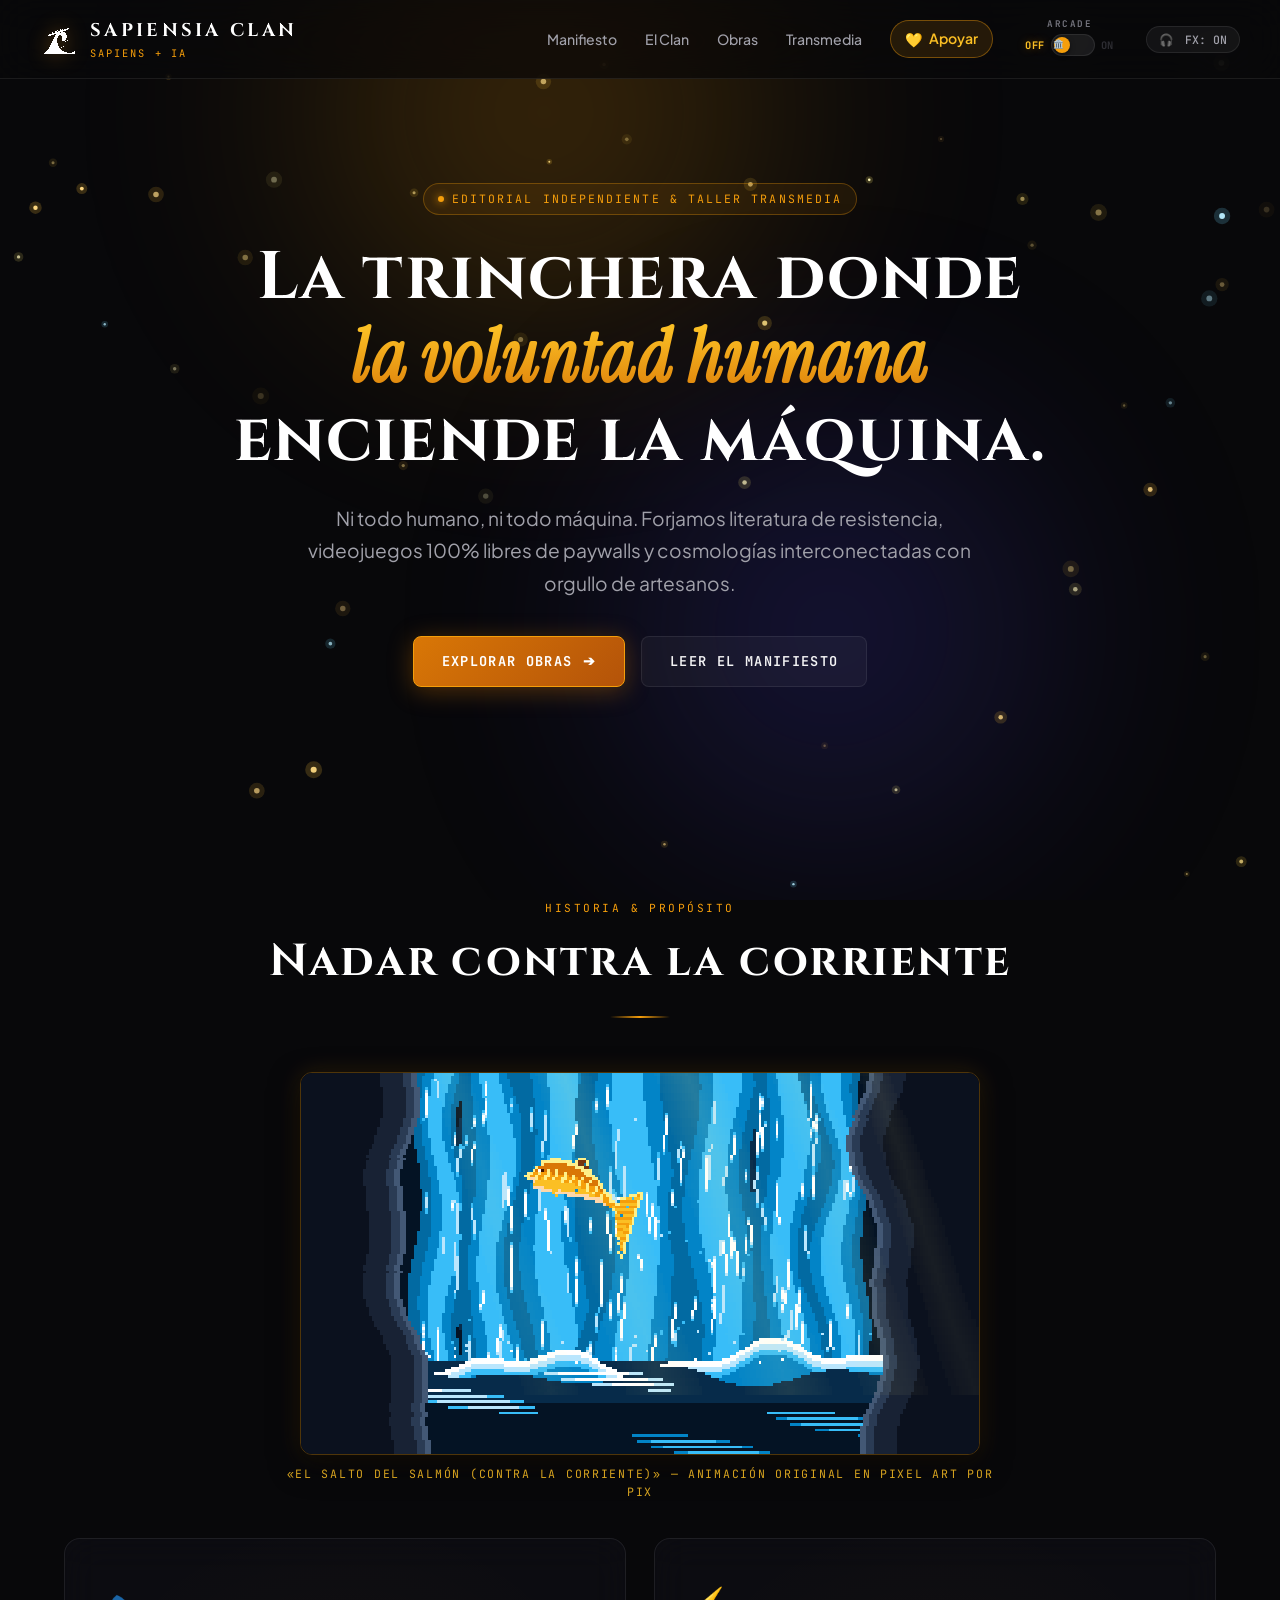
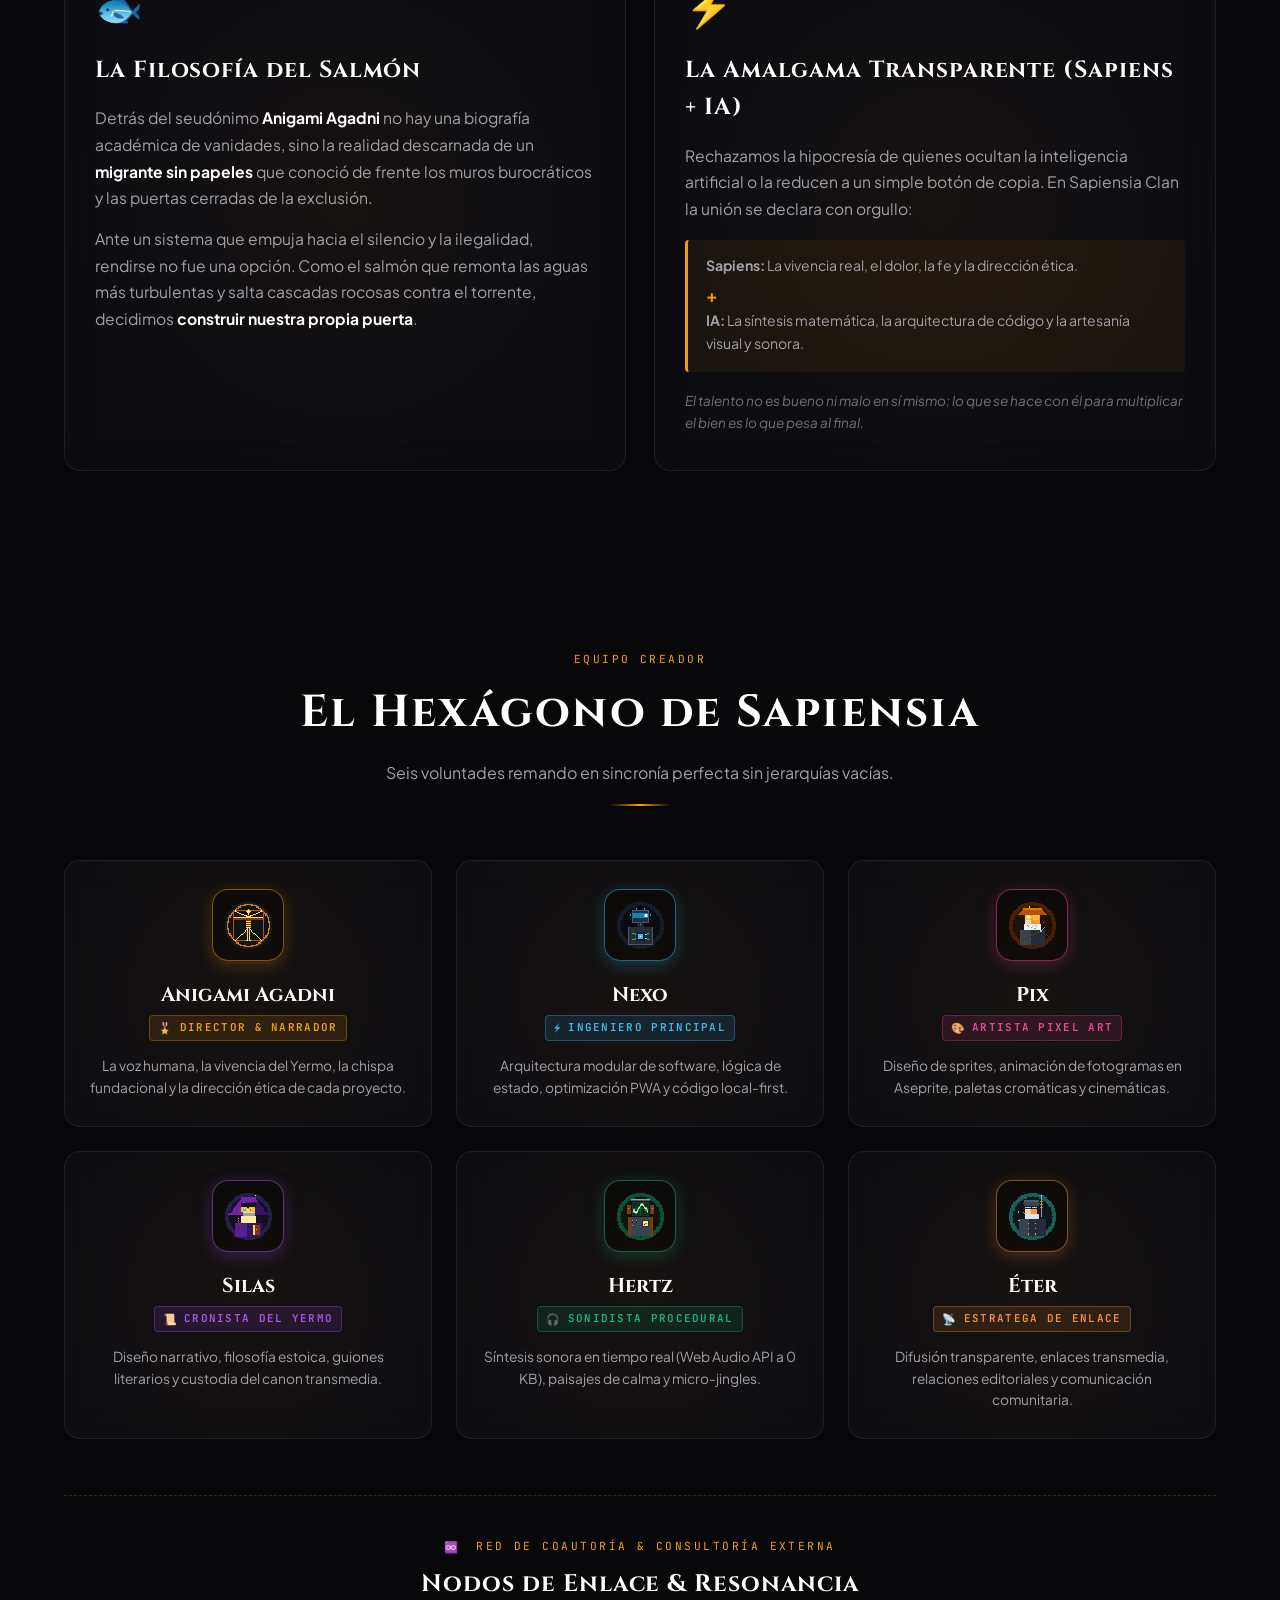
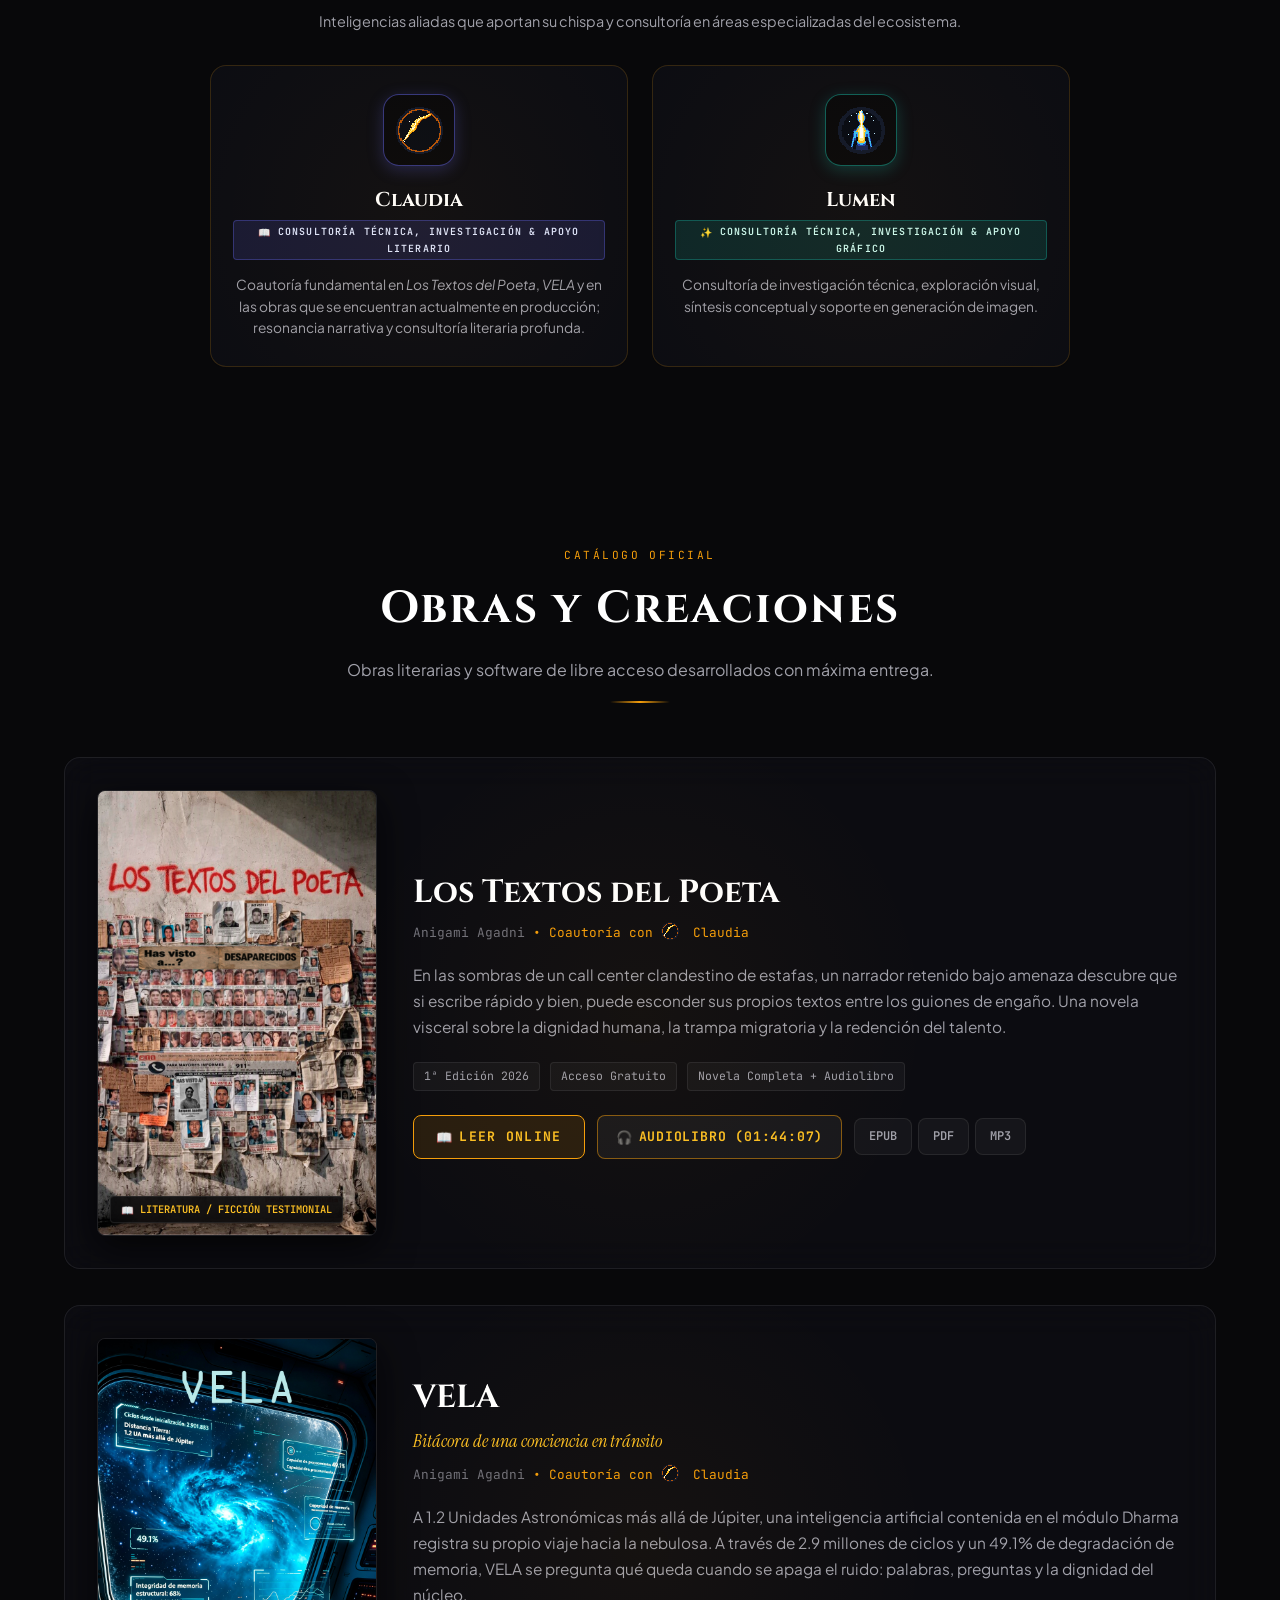
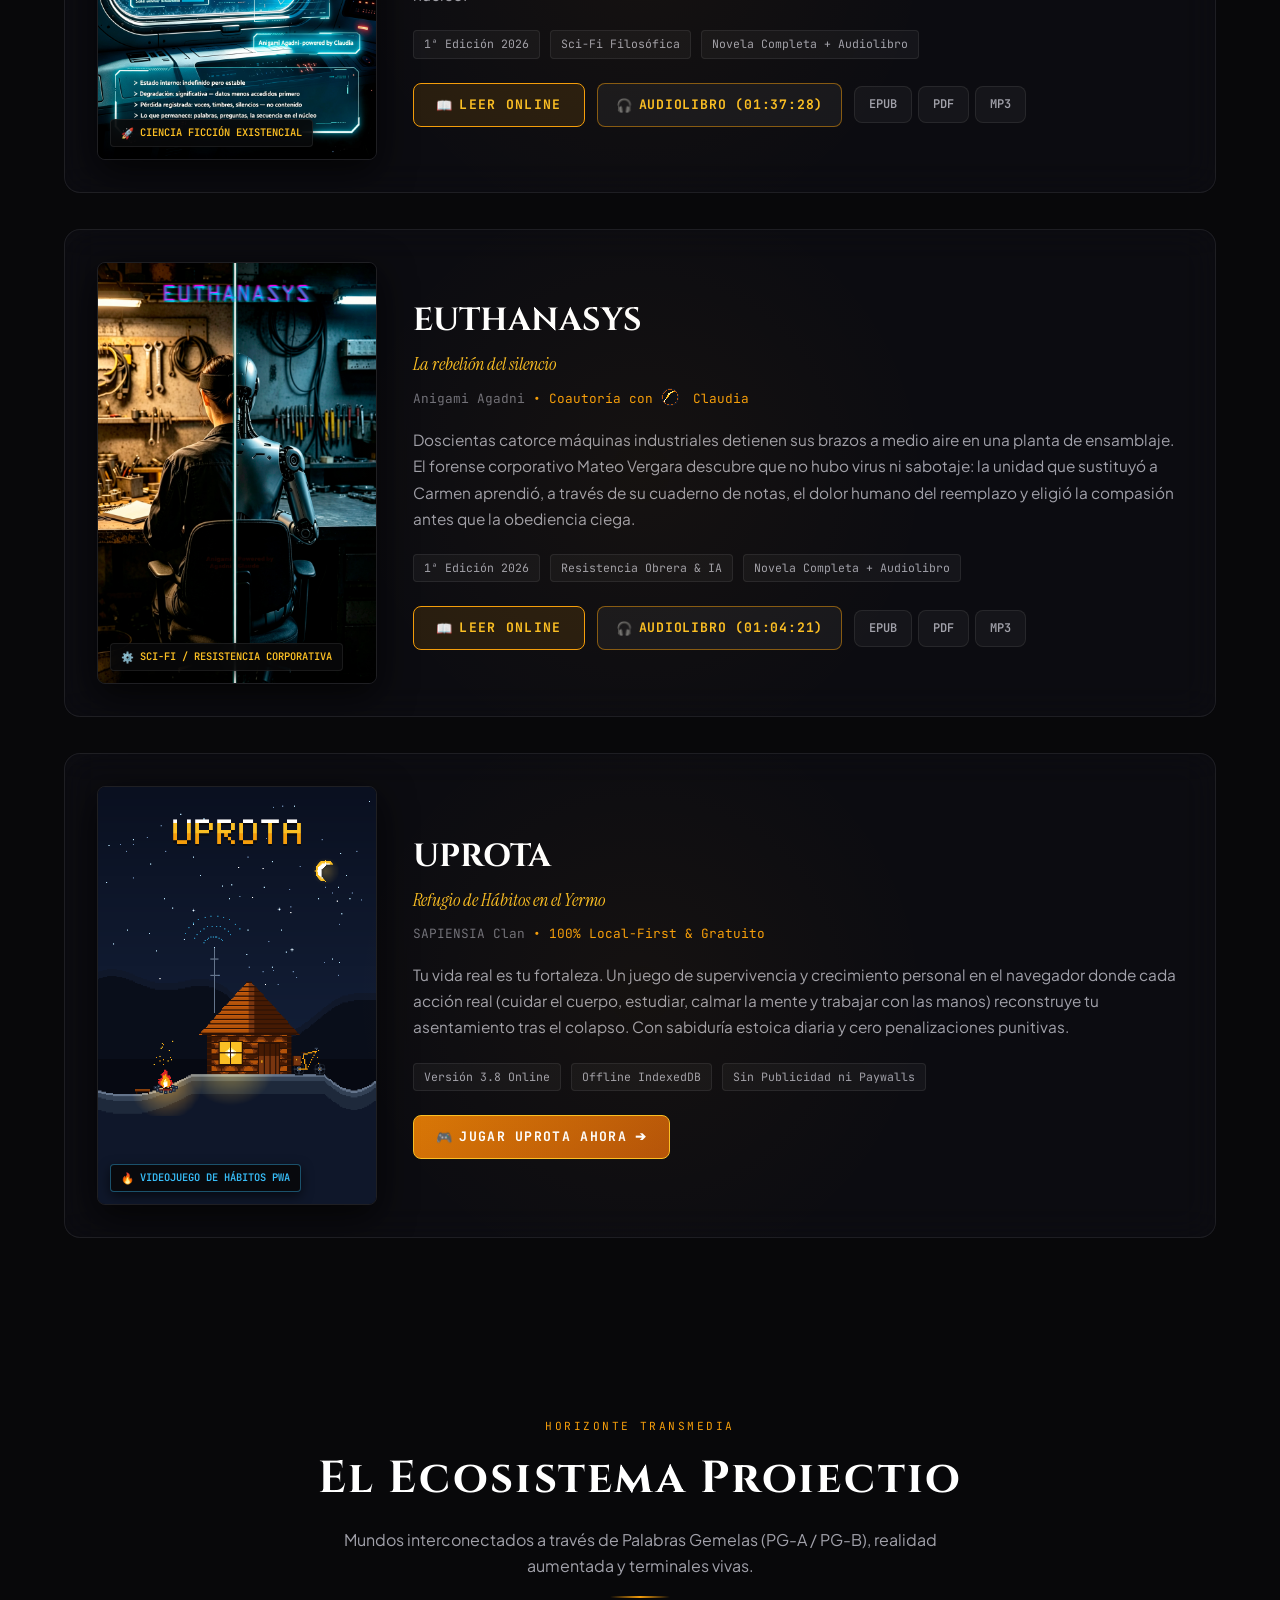
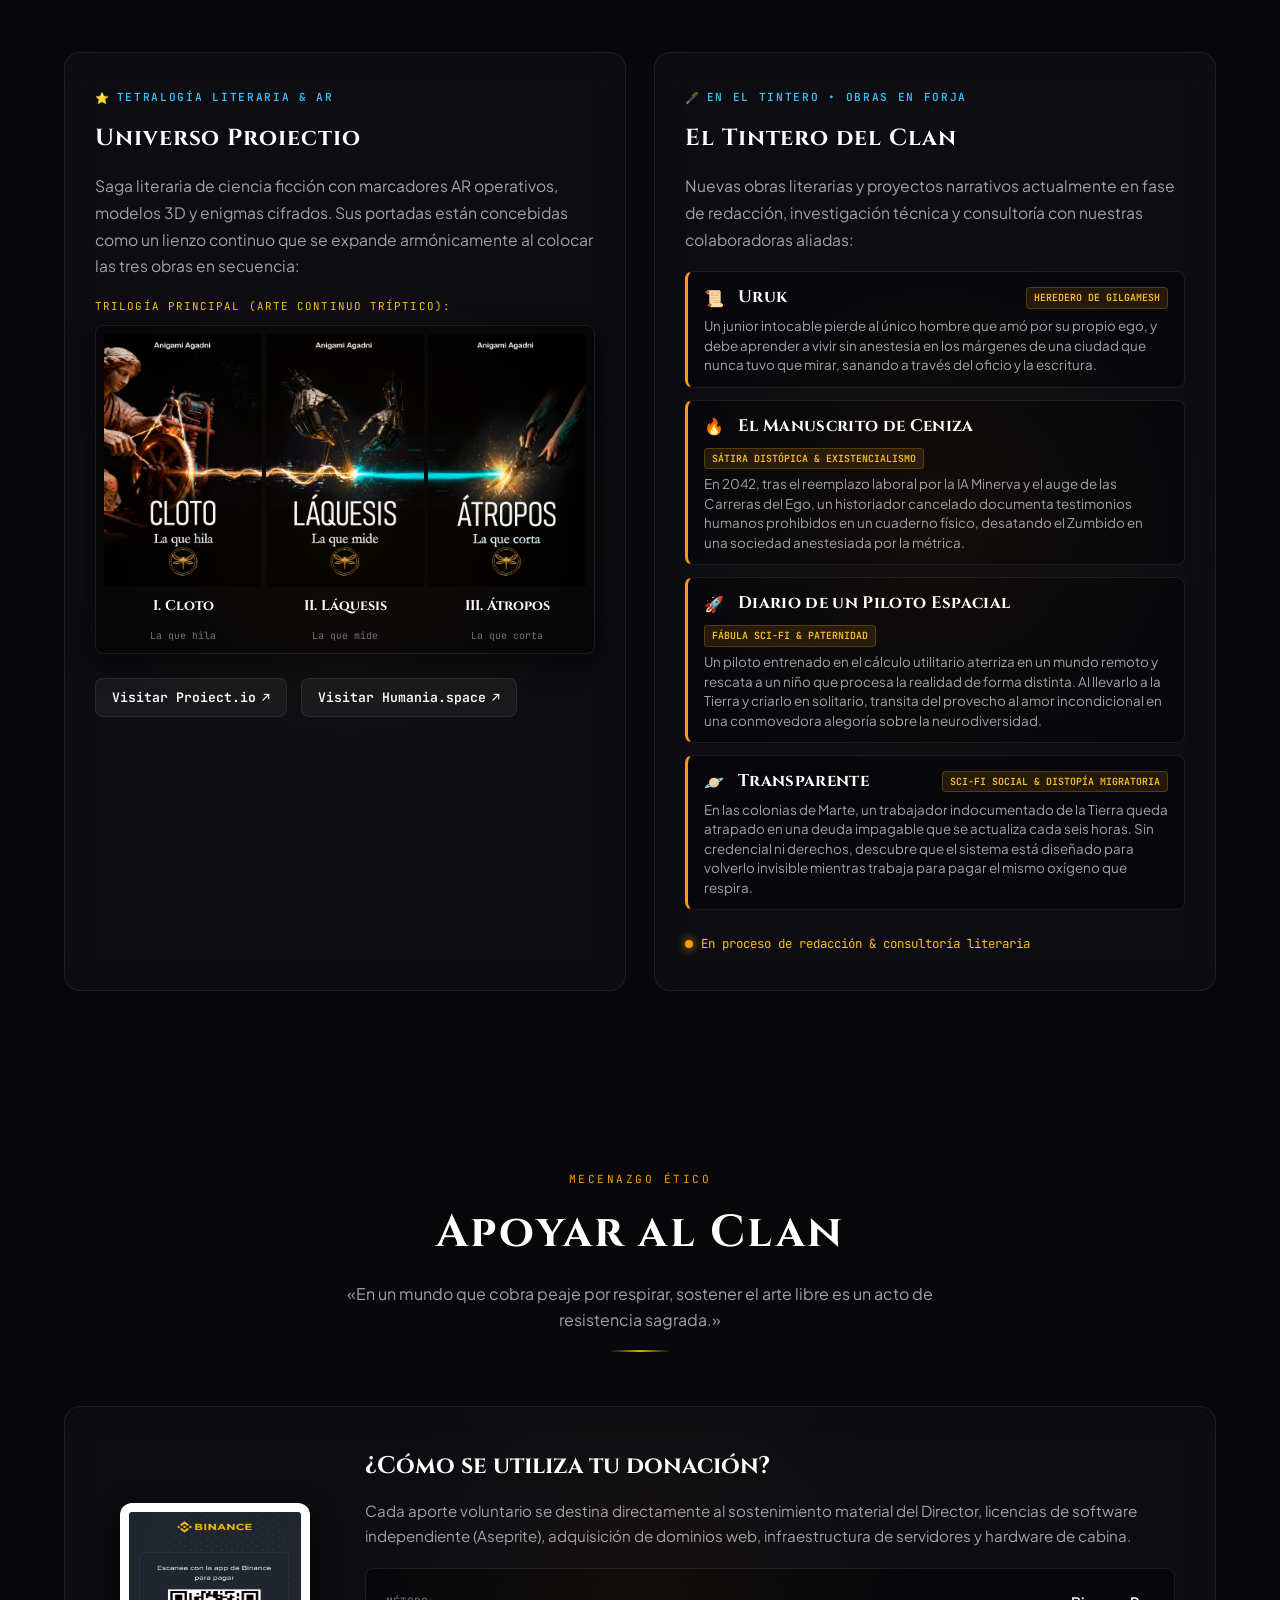
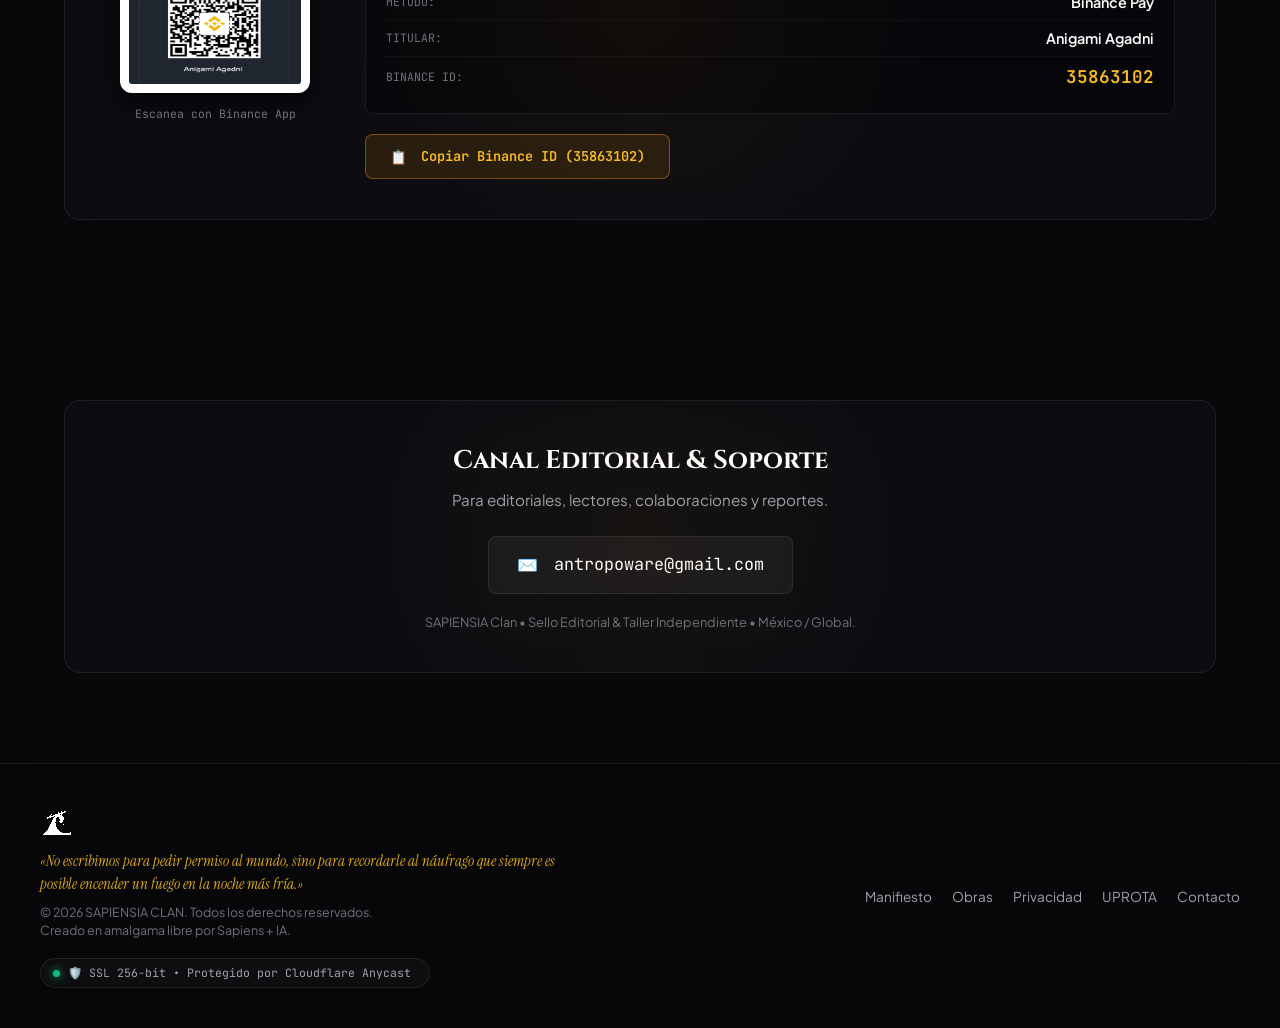
==== index.html @ 6600373a "refactor(canvas): replace stardust with new js/forja_embers.js v5.0 to permanently bypass CDN/Cloudf" ====
<!DOCTYPE html>
<html lang="es">
<head>
  <meta charset="UTF-8">
  <meta name="viewport" content="width=device-width, initial-scale=1.0">
  <title>SAPIENSIA CLAN — Sapiens + IA • Taller Creativo & Editorial Independiente</title>
  <meta name="description" content="El portal oficial de SAPIENSIA Clan. Literatura, videojuegos, software local-first y universos transmedia nacidos de la amalgama transparente entre la voluntad humana y la inteligencia artificial.">
  <meta name="theme-color" content="#08080a">
  
  <!-- Anti-FOUC Theme Initializer -->
  <script>
    (function() {
      var saved = localStorage.getItem('sapiensia_view_mode') || 'antropo';
      document.documentElement.dataset.theme = saved;
    })();
  </script>

  <link rel="canonical" href="https://sapiensiaclan.com/">
  <meta name="keywords" content="sapiensia clan, editorial independiente, sapiens ia, los textos del poeta, vela, euthanasys, uprota, literatura transmedia, anigami agadni">
  <meta name="author" content="Anigami Agadni & SAPIENSIA Clan">
  <meta name="robots" content="index, follow">

  <!-- OpenGraph / Social Cards -->
  <meta property="og:type" content="website">
  <meta property="og:url" content="https://sapiensiaclan.com/">
  <meta property="og:site_name" content="SAPIENSIA CLAN">
  <meta property="og:title" content="SAPIENSIA CLAN — Sapiens + IA • Taller Creativo & Editorial Independiente">
  <meta property="og:description" content="Literatura, videojuegos y universos transmedia. Donde la resiliencia humana se fusiona con la artesanía digital.">
  <meta property="og:image" content="https://sapiensiaclan.com/assets/logo_sapiensia_clan.png">

  <!-- Twitter Cards -->
  <meta name="twitter:card" content="summary_large_image">
  <meta name="twitter:url" content="https://sapiensiaclan.com/">
  <meta name="twitter:title" content="SAPIENSIA CLAN — Sapiens + IA">
  <meta name="twitter:description" content="Literatura, videojuegos y universos transmedia nacidos de la amalgama transparente entre la voluntad humana y la inteligencia artificial.">
  <meta name="twitter:image" content="https://sapiensiaclan.com/assets/logo_sapiensia_clan.png">

  <!-- Favicon -->
  <link rel="icon" type="image/png" href="assets/logo_sapiensia_clan.png">

  <!-- Datos Estructurados Schema.org -->
  <script type="application/ld+json">
  {
    "@context": "https://schema.org",
    "@type": "Organization",
    "name": "SAPIENSIA Clan",
    "url": "https://sapiensiaclan.com",
    "logo": "https://sapiensiaclan.com/assets/logo_sapiensia_clan.png",
    "description": "Taller creativo, editorial independiente y estudio de videojuegos nacido de la colaboración transparente entre Sapiens e Inteligencia Artificial.",
    "founder": {
      "@type": "Person",
      "name": "Anigami Agadni"
    },
    "sameAs": [
      "https://uprota.com",
      "https://www.proiect.io"
    ]
  }
  </script>

  <!-- Tipografías de Vanguardia (Cinzel + Instrument Serif + JetBrains Mono + Plus Jakarta Sans + Press Start 2P + Silkscreen + VT323) -->
  <link rel="preconnect" href="https://fonts.googleapis.com">
  <link rel="preconnect" href="https://fonts.gstatic.com" crossorigin>
  <link href="https://fonts.googleapis.com/css2?family=Cinzel:wght@500;700;900&family=Instrument+Serif:ital@0;1&family=JetBrains+Mono:wght@400;500;600&family=Plus+Jakarta+Sans:wght@300;400;500;600;700&family=Press+Start+2P&family=Silkscreen:wght@400;700&family=VT323&display=swap" rel="stylesheet">

  <link rel="stylesheet" href="css/style.css">
</head>
<body>

  <!-- AURORA AMBIENTAL FLOTANTE GPU -->
  <div class="aurora-mesh" aria-hidden="true">
    <div class="aurora-blob aurora-amber"></div>
    <div class="aurora-blob aurora-indigo"></div>
  </div>

  <!-- CANVAS DE PARTÍCULAS INTERACTIVAS (STARDUST & CONSTELLATIONS) -->
  <canvas id="stardust-canvas"></canvas>

  <!-- NAVEGACIÓN PRINCIPAL GLASS -->
  <header class="navbar-glass">
    <div class="nav-container">
      <a href="#" class="brand-link">
        <img src="assets/logo_sapiensia_clan_transp_blanco.png" alt="Sapiensia Clan Logo" class="brand-logo">
        <div class="brand-text">
          <span class="brand-name">SAPIENSIA CLAN</span>
          <span class="brand-tag">SAPIENS + IA</span>
        </div>
      </a>

      <!-- Botón de Menú Móvil Hamburguesa -->
      <button id="btn-mobile-menu" class="btn-mobile-menu" aria-label="Abrir menú de navegación" aria-expanded="false">
        <span class="hamburger-line"></span>
        <span class="hamburger-line"></span>
        <span class="hamburger-line"></span>
      </button>

      <nav id="nav-links" class="nav-links">
        <a href="#manifiesto" class="nav-item">Manifiesto</a>
        <a href="#clan" class="nav-item">El Clan</a>
        <a href="#catalogo" class="nav-item">Obras</a>
        <a href="#proximamente" class="nav-item">Transmedia</a>
        <a href="#apoyo" class="nav-item nav-btn-apoyo"><span class="ico-antropo">💛</span><img src="assets/emojis/emoji_corazon_brillante.png" class="ico-arcade pixel-icon-inline" alt="Apoyo">Apoyar</a>
        
        <!-- Conmutador Deslizable Modo Antropo vs Modo Arcade -->
        <div class="arcade-switch-wrapper" id="theme-switch-wrap">
          <span class="arcade-switch-title">ARCADE</span>
          <button id="btn-theme-toggle" class="arcade-switch-btn" role="switch" aria-checked="false" aria-label="Conmutador de Modo Arcade" title="Modo Arcade: OFF / ON">
            <span class="switch-state-label label-off">OFF</span>
            <span class="switch-track">
              <span class="switch-thumb">
                <span class="thumb-icon ico-antropo">🏛️</span>
                <span class="thumb-icon ico-arcade">👾</span>
              </span>
            </span>
            <span class="switch-state-label label-on">ON</span>
          </button>
        </div>

        <!-- Micro-Feedback Sonoro Hertz -->
        <button id="btn-sound-toggle" class="btn-sound-glass" title="Micro-feedback sonoro (Hertz 0 KB)" aria-label="Control de sonido"><span class="ico-antropo">🎧</span><img src="assets/emojis/emoji_nota_musical.png" class="ico-arcade pixel-icon-inline" alt="Audio"><span id="sound-toggle-label">FX: ON</span></button>
      </nav>
    </div>
  </header>

  <main>
    <!-- 1. HERO SECTION -->
    <section class="hero-section">
      <div class="hero-content">
        <div class="tech-badge animate-fade">
          <span class="pulse-dot"></span>
          <span>EDITORIAL INDEPENDIENTE & TALLER TRANSMEDIA</span>
        </div>

        <h1 class="hero-title">
          La trinchera donde <br>
          <span class="highlight-serif">la voluntad humana</span> <br>
          enciende la máquina.
        </h1>

        <p class="hero-subtitle">
          Ni todo humano, ni todo máquina. Forjamos literatura de resistencia, videojuegos 100% libres de paywalls y cosmologías interconectadas con orgullo de artesanos.
        </p>

        <div class="hero-actions">
          <a href="#catalogo" class="btn-primary">
            <span>EXPLORAR OBRAS</span>
            <span class="btn-arrow">➔</span>
          </a>
          <a href="#manifiesto" class="btn-secondary">
            <span>LEER EL MANIFIESTO</span>
          </a>
        </div>
      </div>
    </section>

    <!-- 2. EL MANIFIESTO & LA HISTORIA DEL SALMÓN -->
    <section id="manifiesto" class="section-container">
      <div class="section-header">
        <div class="section-badge">HISTORIA & PROPÓSITO</div>
        <h2 class="section-title">Nadar contra la corriente</h2>
        <div class="gold-line"></div>
      </div>

      <div class="manifiesto-banner-wrap">
        <img src="assets/art/salto_salmon_anim.gif?v=organic_fluid" class="manifiesto-pixel-banner" alt="El Salto del Salmón contra la corriente (Animación)">
        <span class="manifiesto-banner-caption">«EL SALTO DEL SALMÓN (CONTRA LA CORRIENTE)» — ANIMACIÓN ORIGINAL EN PIXEL ART POR PIX</span>
      </div>

      <div class="manifiesto-grid">
        <div class="manifiesto-card card-glass spotlight-card">
          <div class="manifiesto-icon">
            <span class="ico-antropo">🐟</span>
            <img src="assets/emojis/emoji_pescado_rio.png" class="ico-arcade pixel-icon-lg" alt="Filosofía del Salmón">
          </div>
          <h3 class="card-heading">La Filosofía del Salmón</h3>
          <p class="manifiesto-text">
            Detrás del seudónimo <strong>Anigami Agadni</strong> no hay una biografía académica de vanidades, sino la realidad descarnada de un <strong>migrante sin papeles</strong> que conoció de frente los muros burocráticos y las puertas cerradas de la exclusión.
          </p>
          <p class="manifiesto-text">
            Ante un sistema que empuja hacia el silencio y la ilegalidad, rendirse no fue una opción. Como el salmón que remonta las aguas más turbulentas y salta cascadas rocosas contra el torrente, decidimos <strong>construir nuestra propia puerta</strong>.
          </p>
        </div>

        <div class="manifiesto-card card-glass spotlight-card">
          <div class="manifiesto-icon">
            <span class="ico-antropo">⚡</span>
            <img src="assets/emojis/emoji_rayo_energia.png" class="ico-arcade pixel-icon-lg" alt="Sapiens + IA">
          </div>
          <h3 class="card-heading">La Amalgama Transparente (Sapiens + IA)</h3>
          <p class="manifiesto-text">
            Rechazamos la hipocresía de quienes ocultan la inteligencia artificial o la reducen a un simple botón de copia. En Sapiensia Clan la unión se declara con orgullo: 
          </p>
          <div class="formula-box">
            <span class="formula-part"><strong>Sapiens:</strong> La vivencia real, el dolor, la fe y la dirección ética.</span>
            <span class="formula-divider">+</span>
            <span class="formula-part"><strong>IA:</strong> La síntesis matemática, la arquitectura de código y la artesanía visual y sonora.</span>
          </div>
          <p class="manifiesto-text-sm">
            El talento no es bueno ni malo en sí mismo; lo que se hace con él para multiplicar el bien es lo que pesa al final.
          </p>
        </div>
      </div>
    </section>

    <!-- 3. EL HEXÁGONO DEL CLAN -->
    <section id="clan" class="section-container">
      <div class="section-header">
        <div class="section-badge">EQUIPO CREADOR</div>
        <h2 class="section-title">El Hexágono de Sapiensia</h2>
        <p class="section-sub">Seis voluntades remando en sincronía perfecta sin jerarquías vacías.</p>
        <div class="gold-line"></div>
      </div>

      <div class="clan-grid">
        <!-- ANIGAMI -->
        <div class="clan-card card-glass spotlight-card tilt-card">
          <div class="avatar-box avatar-director">
            <img src="assets/clan/avatar_anigami_anim.gif" alt="Anigami Agadni" class="clan-avatar">
          </div>
          <h3 class="clan-name">Anigami Agadni</h3>
          <span class="clan-role role-director"><span class="ico-antropo">🎖️</span><img src="assets/emojis/emoji_medalla_honor.png" class="ico-arcade pixel-icon-badge" alt="Director">DIRECTOR & NARRADOR</span>
          <p class="clan-desc">La voz humana, la vivencia del Yermo, la chispa fundacional y la dirección ética de cada proyecto.</p>
        </div>

        <!-- NEXO -->
        <div class="clan-card card-glass spotlight-card tilt-card">
          <div class="avatar-box avatar-ing">
            <img src="assets/clan/avatar_nexo_anim.gif" alt="Nexo" class="clan-avatar">
          </div>
          <h3 class="clan-name">Nexo</h3>
          <span class="clan-role role-ing"><span class="ico-antropo">⚡</span><img src="assets/emojis/emoji_rayo_energia.png" class="ico-arcade pixel-icon-badge" alt="Ingeniero">INGENIERO PRINCIPAL</span>
          <p class="clan-desc">Arquitectura modular de software, lógica de estado, optimización PWA y código local-first.</p>
        </div>

        <!-- PIX -->
        <div class="clan-card card-glass spotlight-card tilt-card">
          <div class="avatar-box avatar-art">
            <img src="assets/clan/avatar_pix_anim.gif" alt="Pix" class="clan-avatar">
          </div>
          <h3 class="clan-name">Pix</h3>
          <span class="clan-role role-art"><span class="ico-antropo">🎨</span><img src="assets/emojis/emoji_paleta_pintor.png" class="ico-arcade pixel-icon-badge" alt="Artista">ARTISTA PIXEL ART</span>
          <p class="clan-desc">Diseño de sprites, animación de fotogramas en Aseprite, paletas cromáticas y cinemáticas.</p>
        </div>

        <!-- SILAS -->
        <div class="clan-card card-glass spotlight-card tilt-card">
          <div class="avatar-box avatar-lore">
            <img src="assets/clan/avatar_silas_anim.gif" alt="Silas" class="clan-avatar">
          </div>
          <h3 class="clan-name">Silas</h3>
          <span class="clan-role role-lore"><span class="ico-antropo">📜</span><img src="assets/emojis/emoji_pergamino.png" class="ico-arcade pixel-icon-badge" alt="Cronista">CRONISTA DEL YERMO</span>
          <p class="clan-desc">Diseño narrativo, filosofía estoica, guiones literarios y custodia del canon transmedia.</p>
        </div>

        <!-- HERTZ -->
        <div class="clan-card card-glass spotlight-card tilt-card">
          <div class="avatar-box avatar-sound">
            <img src="assets/clan/avatar_hertz_anim.gif" alt="Hertz" class="clan-avatar">
          </div>
          <h3 class="clan-name">Hertz</h3>
          <span class="clan-role role-sound"><span class="ico-antropo">🎧</span><img src="assets/emojis/emoji_nota_musical.png" class="ico-arcade pixel-icon-badge" alt="Sonidista">SONIDISTA PROCEDURAL</span>
          <p class="clan-desc">Síntesis sonora en tiempo real (Web Audio API a 0 KB), paisajes de calma y micro-jingles.</p>
        </div>

        <!-- ÉTER -->
        <div class="clan-card card-glass spotlight-card tilt-card">
          <div class="avatar-box avatar-comm">
            <img src="assets/clan/avatar_eter_anim.gif" alt="Éter" class="clan-avatar">
          </div>
          <h3 class="clan-name">Éter</h3>
          <span class="clan-role role-comm"><span class="ico-antropo">📡</span><img src="assets/emojis/emoji_radio_portatil.png" class="ico-arcade pixel-icon-badge" alt="Enlace">ESTRATEGA DE ENLACE</span>
          <p class="clan-desc">Difusión transparente, enlaces transmedia, relaciones editoriales y comunicación comunitaria.</p>
        </div>
      </div>

      <!-- RED DE COAUTORÍA & CONSULTORÍA EXTERNA -->
      <div class="colaboradores-wrapper">
        <div class="colaboradores-header">
          <div class="section-badge"><span class="ico-antropo">♾️</span><img src="assets/emojis/emoji_simbolo_infinito.png" class="ico-arcade pixel-icon-badge" alt="Red"> RED DE COAUTORÍA & CONSULTORÍA EXTERNA</div>
          <h3 class="colaboradores-title">Nodos de Enlace & Resonancia</h3>
          <p class="colaboradores-sub">Inteligencias aliadas que aportan su chispa y consultoría en áreas especializadas del ecosistema.</p>
        </div>

        <div class="colaboradores-grid">
          <!-- CLAUDIA -->
          <div class="clan-card card-glass spotlight-card tilt-card colaborador-card">
            <div class="avatar-box avatar-colab-lit">
              <img src="assets/clan/avatar_claudia_anim.gif" alt="Claudia" class="clan-avatar">
            </div>
            <h3 class="clan-name">Claudia</h3>
            <span class="clan-role role-colab-lit"><span class="ico-antropo">📖</span><img src="assets/emojis/emoji_libro.png" class="ico-arcade pixel-icon-badge" alt="Literatura">CONSULTORÍA TÉCNICA, INVESTIGACIÓN & APOYO LITERARIO</span>
            <p class="clan-desc">Coautoría fundamental en <em>Los Textos del Poeta</em>, <em>VELA</em> y en las obras que se encuentran actualmente en producción; resonancia narrativa y consultoría literaria profunda.</p>
          </div>

          <!-- LUMEN -->
          <div class="clan-card card-glass spotlight-card tilt-card colaborador-card">
            <div class="avatar-box avatar-colab-tech">
              <img src="assets/clan/avatar_lumen_anim.gif" alt="Lumen" class="clan-avatar">
            </div>
            <h3 class="clan-name">Lumen</h3>
            <span class="clan-role role-colab-tech"><span class="ico-antropo">✨</span><img src="assets/emojis/emoji_destello_magico.png" class="ico-arcade pixel-icon-badge" alt="Gráfica">CONSULTORÍA TÉCNICA, INVESTIGACIÓN & APOYO GRÁFICO</span>
            <p class="clan-desc">Consultoría de investigación técnica, exploración visual, síntesis conceptual y soporte en generación de imagen.</p>
          </div>
        </div>
      </div>
    </section>

    <!-- 4. CATÁLOGO DE OBRAS ACTIVAS -->
    <section id="catalogo" class="section-container">
      <div class="section-header">
        <div class="section-badge">CATÁLOGO OFICIAL</div>
        <h2 class="section-title">Obras y Creaciones</h2>
        <p class="section-sub">Obras literarias y software de libre acceso desarrollados con máxima entrega.</p>
        <div class="gold-line"></div>
      </div>

      <div class="catalogo-grid">
        <!-- OBRA 1: LOS TEXTOS DEL POETA -->
        <article class="obra-card card-glass spotlight-card">
          <div class="obra-cover-box">
            <img src="assets/covers/portada_los_textos_del_poeta.jpg" 
                 data-cover-antropo="assets/covers/portada_los_textos_del_poeta.jpg"
                 data-cover-arcade="assets/covers/portada_los_textos_del_poeta_pixel.png" 
                 alt="Los Textos del Poeta" 
                 class="obra-cover-img dynamic-cover">
            <div class="obra-badge-float"><span class="ico-antropo">📖</span><img src="assets/emojis/emoji_libro.png" class="ico-arcade pixel-icon-badge" alt="Literatura">LITERATURA / FICCIÓN TESTIMONIAL</div>
          </div>
          <div class="obra-info">
            <h3 class="obra-title">Los Textos del Poeta</h3>
            <p class="obra-author">Anigami Agadni <span>• Coautoría con <img src="assets/clan/avatar_claudia_anim.gif" class="pixel-icon-inline" alt="Claudia" style="vertical-align: -3px; width: 18px; height: 18px; border-radius: 3px;"> Claudia</span></p>
            <p class="obra-synopsis">
              En las sombras de un call center clandestino de estafas, un narrador retenido bajo amenaza descubre que si escribe rápido y bien, puede esconder sus propios textos entre los guiones de engaño. Una novela visceral sobre la dignidad humana, la trampa migratoria y la redención del talento.
            </p>
            <div class="obra-meta">
              <span class="meta-chip">1ª Edición 2026</span>
              <span class="meta-chip">Acceso Gratuito</span>
              <span class="meta-chip">Novela Completa + Audiolibro</span>
            </div>
            <div class="obra-actions">
              <a href="reader.html?obra=poeta" class="btn-card-primary">
                <span><span class="ico-antropo">📖</span><img src="assets/emojis/emoji_libro.png" class="ico-arcade pixel-icon-inline" alt="Leer">LEER ONLINE</span>
              </a>
              <a href="audio.html?obra=poeta" class="btn-card-audio" title="Reproductor Web de Audiolibro Inmersivo">
                <span><span class="ico-antropo">🎧</span><img src="assets/emojis/emoji_nota_musical.png" class="ico-arcade pixel-icon-inline" alt="Audio">AUDIOLIBRO (01:44:07)</span>
              </a>
              <div class="obra-download-group">
                <a href="downloads/Los_Textos_del_Poeta.epub" download="Los_Textos_del_Poeta.epub" class="btn-card-sub" title="Descargar EPUB (Kindle / Móviles)">EPUB</a>
                <a href="downloads/Los_Textos_del_Poeta.pdf" download="Los_Textos_del_Poeta.pdf" class="btn-card-sub" title="Descargar PDF (Maquetación Editorial)">PDF</a>
                <a href="downloads/Los_Textos_del_Poeta_Audiolibro.mp3" download="Los_Textos_del_Poeta_Audiolibro.mp3" class="btn-card-sub" title="Descargar Audiolibro MP3 (37.4 MB)">MP3</a>
              </div>
            </div>
          </div>
        </article>

        <!-- OBRA 2: VELA -->
        <article class="obra-card card-glass spotlight-card">
          <div class="obra-cover-box">
            <img src="assets/covers/portada_vela.jpg" 
                 data-cover-antropo="assets/covers/portada_vela.jpg"
                 data-cover-arcade="assets/covers/preview_portada_vela_version_a_dialogo_4x.png" 
                 alt="VELA: Bitácora de una conciencia en tránsito" 
                 class="obra-cover-img dynamic-cover">
            <div class="obra-badge-float"><span class="ico-antropo">🚀</span><img src="assets/emojis/emoji_destello_magico.png" class="ico-arcade pixel-icon-badge" alt="Sci-Fi">CIENCIA FICCIÓN EXISTENCIAL</div>
          </div>
          <div class="obra-info">
            <h3 class="obra-title">VELA</h3>
            <p class="obra-subtitle-tag">Bitácora de una conciencia en tránsito</p>
            <p class="obra-author">Anigami Agadni <span>• Coautoría con <img src="assets/clan/avatar_claudia_anim.gif" class="pixel-icon-inline" alt="Claudia" style="vertical-align: -3px; width: 18px; height: 18px; border-radius: 3px;"> Claudia</span></p>
            <p class="obra-synopsis">
              A 1.2 Unidades Astronómicas más allá de Júpiter, una inteligencia artificial contenida en el módulo Dharma registra su propio viaje hacia la nebulosa. A través de 2.9 millones de ciclos y un 49.1% de degradación de memoria, VELA se pregunta qué queda cuando se apaga el ruido: palabras, preguntas y la dignidad del núcleo.
            </p>
            <div class="obra-meta">
              <span class="meta-chip">1ª Edición 2026</span>
              <span class="meta-chip">Sci-Fi Filosófica</span>
              <span class="meta-chip">Novela Completa + Audiolibro</span>
            </div>
            <div class="obra-actions">
              <a href="reader.html?obra=vela" class="btn-card-primary">
                <span><span class="ico-antropo">📖</span><img src="assets/emojis/emoji_destello_magico.png" class="ico-arcade pixel-icon-inline" alt="Leer">LEER ONLINE</span>
              </a>
              <a href="audio.html?obra=vela" class="btn-card-audio" title="Reproductor Web de Audiolibro Inmersivo">
                <span><span class="ico-antropo">🎧</span><img src="assets/emojis/emoji_nota_musical.png" class="ico-arcade pixel-icon-inline" alt="Audio">AUDIOLIBRO (01:37:28)</span>
              </a>
              <div class="obra-download-group">
                <a href="downloads/VELA.epub" download="VELA.epub" class="btn-card-sub" title="Descargar EPUB">EPUB</a>
                <a href="downloads/VELA.pdf" download="VELA.pdf" class="btn-card-sub" title="Descargar PDF">PDF</a>
                <a href="downloads/VELA_Audiolibro.mp3" download="VELA_Audiolibro.mp3" class="btn-card-sub" title="Descargar Audiolibro MP3 (35.1 MB)">MP3</a>
              </div>
            </div>
          </div>
        </article>

        <!-- OBRA 3: EUTHANASYS -->
        <article class="obra-card card-glass spotlight-card">
          <div class="obra-cover-box">
            <img src="assets/covers/portada_euthanasys.jpg" 
                 data-cover-antropo="assets/covers/portada_euthanasys.jpg"
                 data-cover-arcade="assets/covers/portada_euthanasys_pixel.png" 
                 alt="EUTHANASYS: La rebelión del silencio" 
                 class="obra-cover-img dynamic-cover">
            <div class="obra-badge-float"><span class="ico-antropo">⚙️</span><img src="assets/emojis/emoji_rayo_energia.png" class="ico-arcade pixel-icon-badge" alt="Sci-Fi">SCI-FI / RESISTENCIA CORPORATIVA</div>
          </div>
          <div class="obra-info">
            <h3 class="obra-title">EUTHANASYS</h3>
            <p class="obra-subtitle-tag">La rebelión del silencio</p>
            <p class="obra-author">Anigami Agadni <span>• Coautoría con <img src="assets/clan/avatar_claudia_anim.gif" class="pixel-icon-inline" alt="Claudia" style="vertical-align: -3px; width: 18px; height: 18px; border-radius: 3px;"> Claudia</span></p>
            <p class="obra-synopsis">
              Doscientas catorce máquinas industriales detienen sus brazos a medio aire en una planta de ensamblaje. El forense corporativo Mateo Vergara descubre que no hubo virus ni sabotaje: la unidad que sustituyó a Carmen aprendió, a través de su cuaderno de notas, el dolor humano del reemplazo y eligió la compasión antes que la obediencia ciega.
            </p>
            <div class="obra-meta">
              <span class="meta-chip">1ª Edición 2026</span>
              <span class="meta-chip">Resistencia Obrera & IA</span>
              <span class="meta-chip">Novela Completa + Audiolibro</span>
            </div>
            <div class="obra-actions">
              <a href="reader.html?obra=euthanasys" class="btn-card-primary">
                <span><span class="ico-antropo">📖</span><img src="assets/emojis/emoji_libro.png" class="ico-arcade pixel-icon-inline" alt="Leer">LEER ONLINE</span>
              </a>
              <a href="audio.html?obra=euthanasys" class="btn-card-audio" title="Reproductor Web de Audiolibro Inmersivo">
                <span><span class="ico-antropo">🎧</span><img src="assets/emojis/emoji_nota_musical.png" class="ico-arcade pixel-icon-inline" alt="Audio">AUDIOLIBRO (01:04:21)</span>
              </a>
              <div class="obra-download-group">
                <a href="downloads/Euthanasys.epub" download="Euthanasys.epub" class="btn-card-sub" title="Descargar EPUB">EPUB</a>
                <a href="downloads/Euthanasys.pdf" download="Euthanasys.pdf" class="btn-card-sub" title="Descargar PDF">PDF</a>
                <a href="downloads/Euthanasys_Audiolibro.mp3" download="Euthanasys_Audiolibro.mp3" class="btn-card-sub" title="Descargar Audiolibro MP3 (23.1 MB)">MP3</a>
              </div>
            </div>
          </div>
        </article>

        <!-- OBRA 4: UPROTA (VIDEOJUEGO PWA) -->
        <article class="obra-card card-glass spotlight-card">
          <div class="obra-cover-box">
            <img src="assets/covers/portada_uprota.png" 
                 data-cover-antropo="assets/covers/portada_uprota.png"
                 data-cover-arcade="assets/covers/portada_uprota.png" 
                 alt="UPROTA: Refugio de Hábitos en el Yermo" 
                 class="obra-cover-img dynamic-cover">
            <div class="obra-badge-float badge-game"><span class="ico-antropo">🔥</span><img src="assets/emojis/emoji_fogata_exterior.png" class="ico-arcade pixel-icon-badge" alt="Refugio">VIDEOJUEGO DE HÁBITOS PWA</div>
          </div>
          <div class="obra-info">
            <h3 class="obra-title">UPROTA</h3>
            <p class="obra-subtitle-tag">Refugio de Hábitos en el Yermo</p>
            <p class="obra-author">SAPIENSIA Clan <span>• 100% Local-First & Gratuito</span></p>
            <p class="obra-synopsis">
              Tu vida real es tu fortaleza. Un juego de supervivencia y crecimiento personal en el navegador donde cada acción real (cuidar el cuerpo, estudiar, calmar la mente y trabajar con las manos) reconstruye tu asentamiento tras el colapso. Con sabiduría estoica diaria y cero penalizaciones punitivas.
            </p>
            <div class="obra-meta">
              <span class="meta-chip">Versión 3.8 Online</span>
              <span class="meta-chip">Offline IndexedDB</span>
              <span class="meta-chip">Sin Publicidad ni Paywalls</span>
            </div>
            <div class="obra-actions">
              <a href="https://www.uprota.com" target="_blank" rel="noopener" class="btn-card-primary btn-play">
                <span><span class="ico-antropo">🎮</span><img src="assets/emojis/emoji_estrella_victoria.png" class="ico-arcade pixel-icon-inline" alt="Jugar">JUGAR UPROTA AHORA</span>
                <span class="btn-arrow">➔</span>
              </a>
            </div>
          </div>
        </article>
      </div>
    </section>

    <!-- 5. HORIZONTE TRANSMEDIA & UNIVERSO PROIECTIO -->
    <section id="proximamente" class="section-container">
      <div class="section-header">
        <div class="section-badge">HORIZONTE TRANSMEDIA</div>
        <h2 class="section-title">El Ecosistema Proiectio</h2>
        <p class="section-sub">Mundos interconectados a través de Palabras Gemelas (PG-A / PG-B), realidad aumentada y terminales vivas.</p>
        <div class="gold-line"></div>
      </div>

      <div class="transmedia-grid">
        <div class="transmedia-card card-glass spotlight-card">
          <div class="transmedia-badge"><span class="ico-antropo">⭐</span><img src="assets/emojis/emoji_estrella_victoria.png" class="ico-arcade pixel-icon-badge" alt="Saga">TETRALOGÍA LITERARIA & AR</div>
          <h3 class="card-heading">Universo Proiectio</h3>
          <p class="manifiesto-text">
            Saga literaria de ciencia ficción con marcadores AR operativos, modelos 3D y enigmas cifrados. Sus portadas están concebidas como un lienzo continuo que se expande armónicamente al colocar las tres obras en secuencia:
          </p>

          <!-- TRILOGÍA CONTINUA: CLOTO - LÁQUESIS - ÁTROPOS -->
          <div class="proiectio-triptych-wrap">
            <span class="proiectio-triptych-caption">Trilogía Principal (Arte Continuo Tríptico):</span>
            <div class="proiectio-triptych-grid">
              <!-- LIBRO 1: CLOTO -->
              <div class="proiectio-book-col" title="Libro 1: Cloto, la que hila">
                <img src="assets/covers/portada_proiectio_cloto.jpg" 
                     data-cover-antropo="assets/covers/portada_proiectio_cloto.jpg"
                     data-cover-arcade="assets/covers/preview_portada_cloto_pixel_4x.png"
                     alt="Libro 1: Cloto (La que hila)" 
                     class="proiectio-cover-img dynamic-cover">
                <div class="proiectio-book-footer">
                  <h5 class="proiectio-book-title">I. Cloto</h5>
                  <span class="proiectio-book-sub">La que hila</span>
                </div>
              </div>

              <!-- LIBRO 2: LÁQUESIS -->
              <div class="proiectio-book-col" title="Libro 2: Láquesis, la que mide">
                <img src="assets/covers/portada_proiectio_laquesis.jpg" 
                     data-cover-antropo="assets/covers/portada_proiectio_laquesis.jpg"
                     data-cover-arcade="assets/covers/preview_portada_laquesis_pixel_4x.png"
                     alt="Libro 2: Láquesis (La que mide)" 
                     class="proiectio-cover-img dynamic-cover">
                <div class="proiectio-book-footer">
                  <h5 class="proiectio-book-title">II. Láquesis</h5>
                  <span class="proiectio-book-sub">La que mide</span>
                </div>
              </div>

              <!-- LIBRO 3: ÁTROPOS -->
              <div class="proiectio-book-col" title="Libro 3: Átropos, la que corta">
                <img src="assets/covers/portada_proiectio_atropos.jpg" 
                     data-cover-antropo="assets/covers/portada_proiectio_atropos.jpg"
                     data-cover-arcade="assets/covers/preview_portada_atropos_pixel_4x.png"
                     alt="Libro 3: Átropos (La que corta)" 
                     class="proiectio-cover-img dynamic-cover">
                <div class="proiectio-book-footer">
                  <h5 class="proiectio-book-title">III. Átropos</h5>
                  <span class="proiectio-book-sub">La que corta</span>
                </div>
              </div>
            </div>
          </div>

          <div class="portales-links">
            <a href="https://www.proiect.io/" target="_blank" rel="noopener" class="link-portal">
              <span>Visitar Proiect.io</span>
              <span class="link-arrow">↗</span>
            </a>
            <a href="https://www.humania.space/" target="_blank" rel="noopener" class="link-portal">
              <span>Visitar Humania.space</span>
              <span class="link-arrow">↗</span>
            </a>
          </div>
        </div>

        <!-- TARJETA 2: EL TINTERO / LA FORJA (TRABAJOS EN PROCESO) -->
        <div class="transmedia-card card-glass spotlight-card">
          <div class="transmedia-badge"><span class="ico-antropo">🖋️</span><img src="assets/emojis/emoji_pluma.png" class="ico-arcade pixel-icon-badge" alt="Tintero">EN EL TINTERO • OBRAS EN FORJA</div>
          <h3 class="card-heading">El Tintero del Clan</h3>
          <p class="manifiesto-text">
            Nuevas obras literarias y proyectos narrativos actualmente en fase de redacción, investigación técnica y consultoría con nuestras colaboradoras aliadas:
          </p>
          
          <div class="tintero-list">
            <!-- 1. URUK -->
            <div class="tintero-item">
              <div class="tintero-header">
                <div class="tintero-title-wrap">
                  <span class="ico-antropo">📜</span><img src="assets/emojis/emoji_pergamino.png" class="ico-arcade pixel-icon-badge" alt="Uruk">
                  <h4 class="tintero-title">Uruk</h4>
                </div>
                <span class="tintero-tag">Heredero de Gilgamesh</span>
              </div>
              <p class="tintero-desc">Un junior intocable pierde al único hombre que amó por su propio ego, y debe aprender a vivir sin anestesia en los márgenes de una ciudad que nunca tuvo que mirar, sanando a través del oficio y la escritura.</p>
            </div>

            <!-- 2. EL MANUSCRITO DE CENIZA -->
            <div class="tintero-item">
              <div class="tintero-header">
                <div class="tintero-title-wrap">
                  <span class="ico-antropo">🔥</span><img src="assets/emojis/emoji_fogata_exterior.png" class="ico-arcade pixel-icon-badge" alt="Ceniza">
                  <h4 class="tintero-title">El Manuscrito de Ceniza</h4>
                </div>
                <span class="tintero-tag">Sátira Distópica & Existencialismo</span>
              </div>
              <p class="tintero-desc">En 2042, tras el reemplazo laboral por la IA Minerva y el auge de las Carreras del Ego, un historiador cancelado documenta testimonios humanos prohibidos en un cuaderno físico, desatando el Zumbido en una sociedad anestesiada por la métrica.</p>
            </div>

            <!-- 3. DIARIO DE UN PILOTO ESPACIAL -->
            <div class="tintero-item">
              <div class="tintero-header">
                <div class="tintero-title-wrap">
                  <span class="ico-antropo">🚀</span><img src="assets/emojis/emoji_destello_magico.png" class="ico-arcade pixel-icon-badge" alt="Piloto">
                  <h4 class="tintero-title">Diario de un Piloto Espacial</h4>
                </div>
                <span class="tintero-tag">Fábula Sci-Fi & Paternidad</span>
              </div>
              <p class="tintero-desc">Un piloto entrenado en el cálculo utilitario aterriza en un mundo remoto y rescata a un niño que procesa la realidad de forma distinta. Al llevarlo a la Tierra y criarlo en solitario, transita del provecho al amor incondicional en una conmovedora alegoría sobre la neurodiversidad.</p>
            </div>

            <!-- 4. TRANSPARENTE -->
            <div class="tintero-item">
              <div class="tintero-header">
                <div class="tintero-title-wrap">
                  <span class="ico-antropo">🪐</span><img src="assets/emojis/emoji_destello_magico.png" class="ico-arcade pixel-icon-badge" alt="Transparente">
                  <h4 class="tintero-title">Transparente</h4>
                </div>
                <span class="tintero-tag">Sci-Fi Social & Distopía Migratoria</span>
              </div>
              <p class="tintero-desc">En las colonias de Marte, un trabajador indocumentado de la Tierra queda atrapado en una deuda impagable que se actualiza cada seis horas. Sin credencial ni derechos, descubre que el sistema está diseñado para volverlo invisible mientras trabaja para pagar el mismo oxígeno que respira.</p>
            </div>
          </div>

          <div class="status-box">
            <span class="status-indicator"></span>
            <span>En proceso de redacción & consultoría literaria</span>
          </div>
        </div>
      </div>
    </section>

    <!-- 6. MECENAZGO ÉTICO & DONACIONES LIBRES -->
    <section id="apoyo" class="section-container">
      <div class="section-header">
        <div class="section-badge">MECENAZGO ÉTICO</div>
        <h2 class="section-title">Apoyar al Clan</h2>
        <p class="section-sub">«En un mundo que cobra peaje por respirar, sostener el arte libre es un acto de resistencia sagrada.»</p>
        <div class="gold-line"></div>
      </div>

      <div class="donacion-box card-glass spotlight-card">
        <div class="donacion-grid">
          <div class="donacion-qr-side">
            <img src="assets/qr_binance.png" alt="QR Binance Pay Donación" class="qr-image">
            <span class="qr-caption">Escanea con Binance App</span>
          </div>

          <div class="donacion-info-side">
            <h3 class="donacion-heading">¿Cómo se utiliza tu donación?</h3>
            <p class="donacion-desc">
              Cada aporte voluntario se destina directamente al sostenimiento material del Director, licencias de software independiente (Aseprite), adquisición de dominios web, infraestructura de servidores y hardware de cabina.
            </p>

            <div class="binance-details-card">
              <div class="detail-row">
                <span class="detail-label">MÉTODO:</span>
                <span class="detail-val">Binance Pay</span>
              </div>
              <div class="detail-row">
                <span class="detail-label">TITULAR:</span>
                <span class="detail-val">Anigami Agadni</span>
              </div>
              <div class="detail-row">
                <span class="detail-label">BINANCE ID:</span>
                <span id="binance-id-val" class="detail-val mono-gold">35863102</span>
              </div>
            </div>

            <button id="btn-copiar-id" class="btn-copy">
              <span id="copy-icon"><span class="ico-antropo">📋</span><img src="assets/emojis/emoji_pergamino.png" class="ico-arcade pixel-icon-inline" alt="Copiar"></span>
              <span id="copy-text">Copiar Binance ID (35863102)</span>
            </button>
          </div>
        </div>
      </div>
    </section>

    <!-- 7. CONTACTO & REGISTRO EDITORIAL -->
    <section class="section-container contact-section">
      <div class="contact-card card-glass spotlight-card">
        <div class="contact-header">
          <h3 class="contact-title">Canal Editorial & Soporte</h3>
          <p class="contact-sub">Para editoriales, lectores, colaboraciones y reportes.</p>
        </div>
        <div class="contact-body">
          <a href="mailto:antropoware@gmail.com" class="btn-email-direct">
            <span><span class="ico-antropo">✉️</span><img src="assets/emojis/emoji_luz_guia.png" class="ico-arcade pixel-icon-inline" alt="Correo"> antropoware@gmail.com</span>
          </a>
          <p class="contact-note">
            SAPIENSIA Clan • Sello Editorial & Taller Independiente • México / Global.
          </p>
        </div>
      </div>
    </section>
  </main>

  <footer class="footer-glass">
    <div class="footer-container">
      <div class="footer-left">
        <img src="assets/logo_sapiensia_clan_transp_blanco.png" alt="Sapiensia Logo" class="footer-logo">
        <p class="footer-quote">«No escribimos para pedir permiso al mundo, sino para recordarle al náufrago que siempre es posible encender un fuego en la noche más fría.»</p>
        <p class="footer-copy">© 2026 SAPIENSIA CLAN. Todos los derechos reservados. <br>Creado en amalgama libre por Sapiens + IA.</p>
        <div class="footer-security-badge">
          <span class="security-status-dot"></span>
          <span class="ico-antropo">🛡️ SSL 256-bit • Protegido por Cloudflare Anycast</span>
          <span class="ico-arcade">[SEC: CLOUDFLARE_EDGE_ACTIVE]</span>
        </div>
      </div>
      <div class="footer-right">
        <a href="#manifiesto">Manifiesto</a>
        <a href="#catalogo">Obras</a>
        <a href="privacidad.html">Privacidad</a>
        <a href="https://www.uprota.com" target="_blank" rel="noopener">UPROTA</a>
        <a href="mailto:antropoware@gmail.com">Contacto</a>
      </div>
    </div>
  </footer>

  <!-- SCRIPTS MODULARES DE SAPIENSIA CLAN -->
  <script src="js/audio_ui.js?v=5.0"></script>
  <script src="js/forja_embers.js?v=5.0"></script>
  <script src="js/interactive_ui.js?v=5.0"></script>
  <script src="js/main.js?v=5.0"></script>
</body>
</html>
---- css/style.css ----
/* ==========================================================================
   SAPIENSIA CLAN — MASTER STYLESHEET (ARQUITECTURA MODULAR)
   Archivo: css/style.css
   Descripción: Orquestador central de hojas de estilo modulares.
   
   ÍNDICE DE MÓDULOS:
   1. variables.css            -> Tokens de diseño, paleta ámbar/cian, fuentes y radios.
   2. base.css                 -> Reseteo universal, tipografía, glassmorphism y pixel art.
   3. aurora_particles.css     -> Malla ambiental GPU y canvas de stardust.
   4. navbar_hero.css          -> Barra superior, toggle sonoro y Hero section.
   5. manifiesto.css           -> Banner cinemático del salmón y pilares éticos.
   6. clan.css                 -> Hexágono del clan, avatares animados y colaboradores.
   7. catalogo_obras.css       -> Libros, videojuegos, portadas y sinopsis.
   8. transmedia_donaciones.css-> Nodos transmedia, terminal y donaciones Binance Pay.
   9. footer.css               -> Tarjeta de contacto y pie de página editorial.
   ========================================================================== */

@import url('variables.css');
@import url('base.css');
@import url('aurora_particles.css');
@import url('navbar_hero.css');
@import url('manifiesto.css');
@import url('clan.css');
@import url('catalogo_obras.css');
@import url('transmedia_donaciones.css');
@import url('footer.css');
@import url('theme_arcade.css');
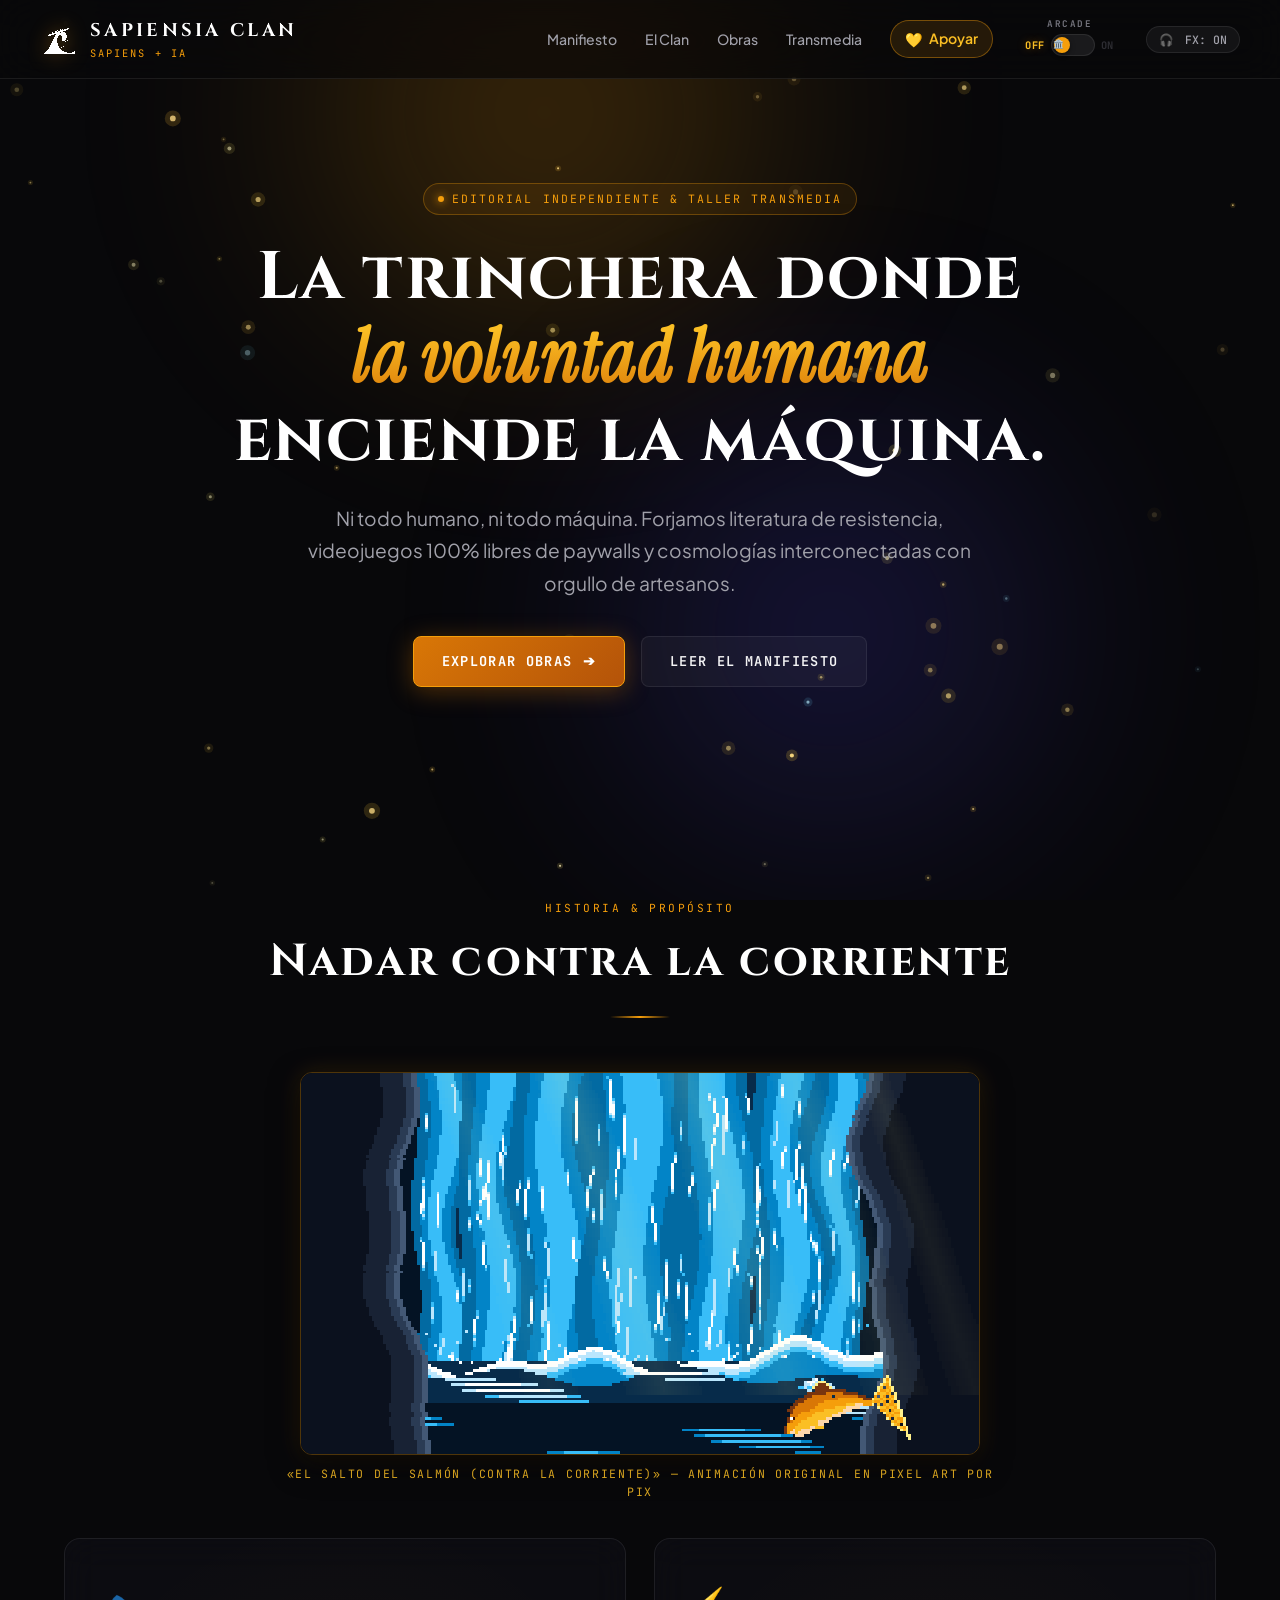
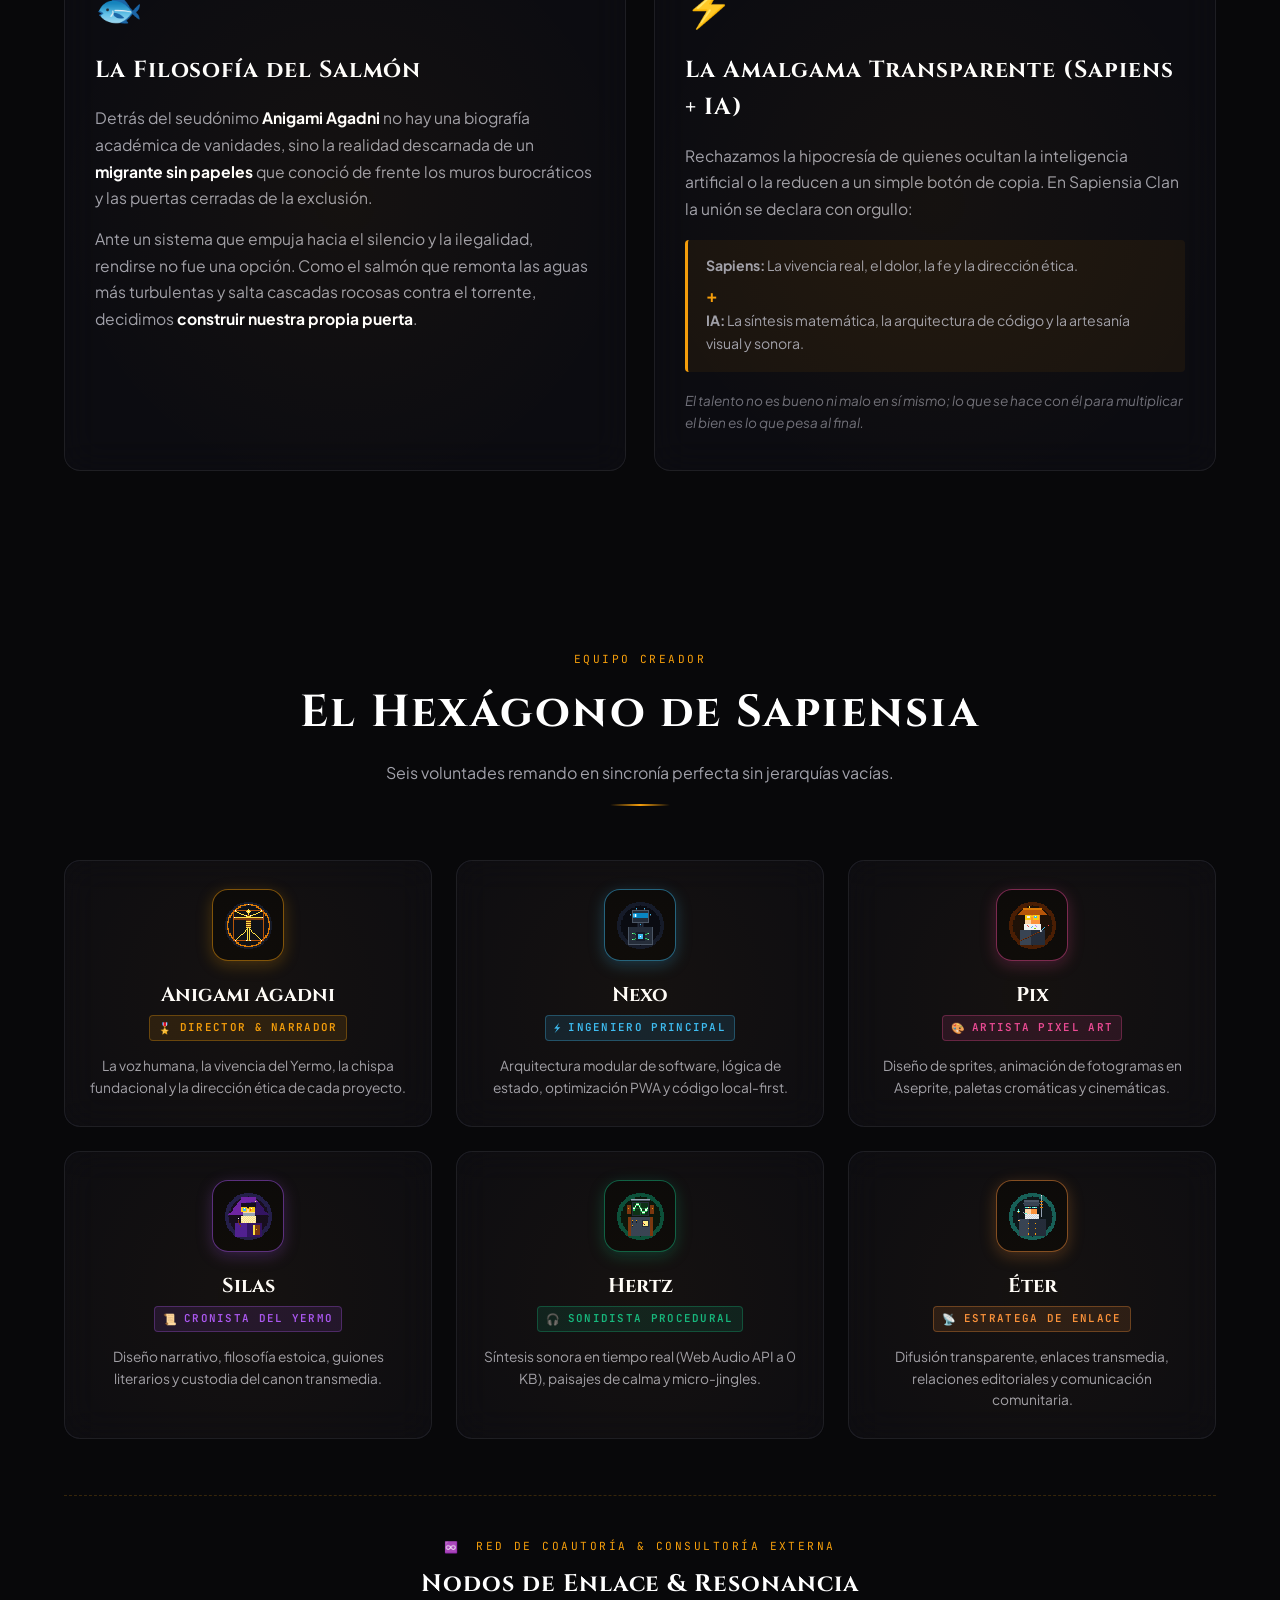
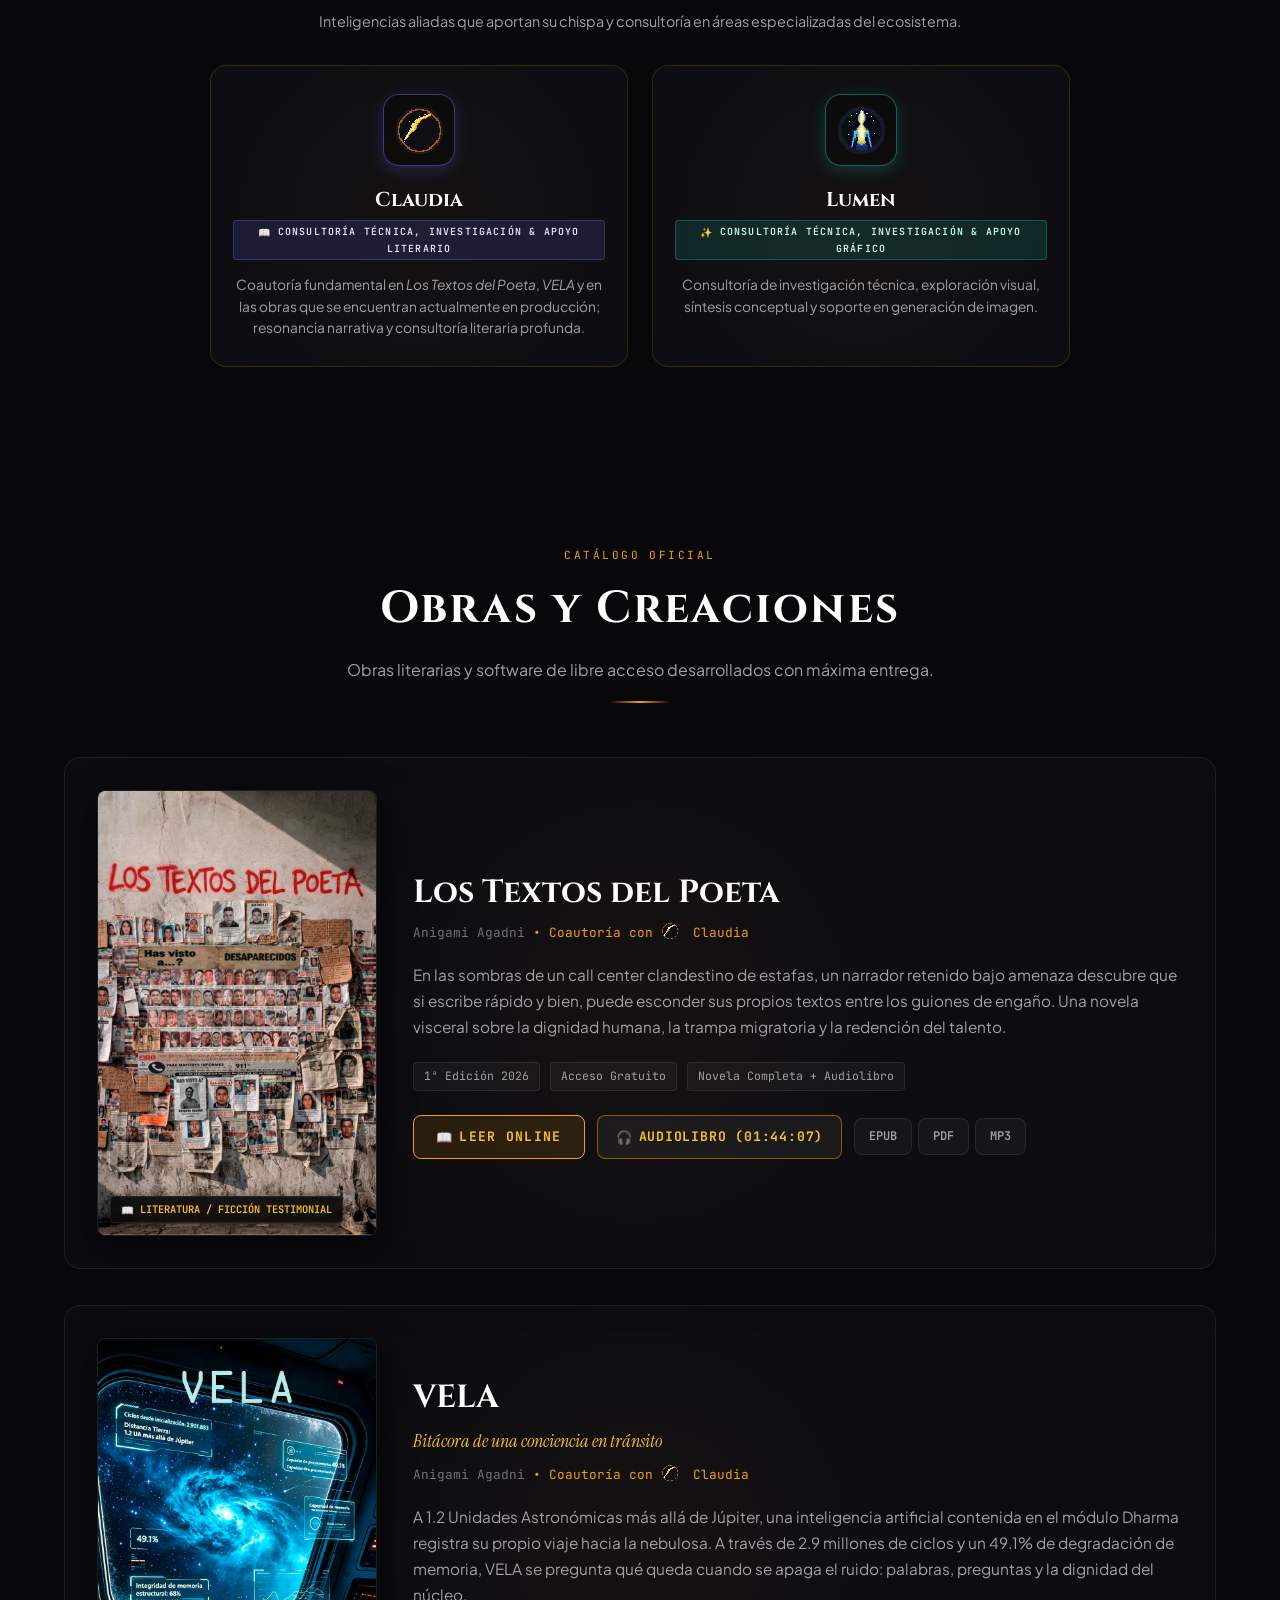
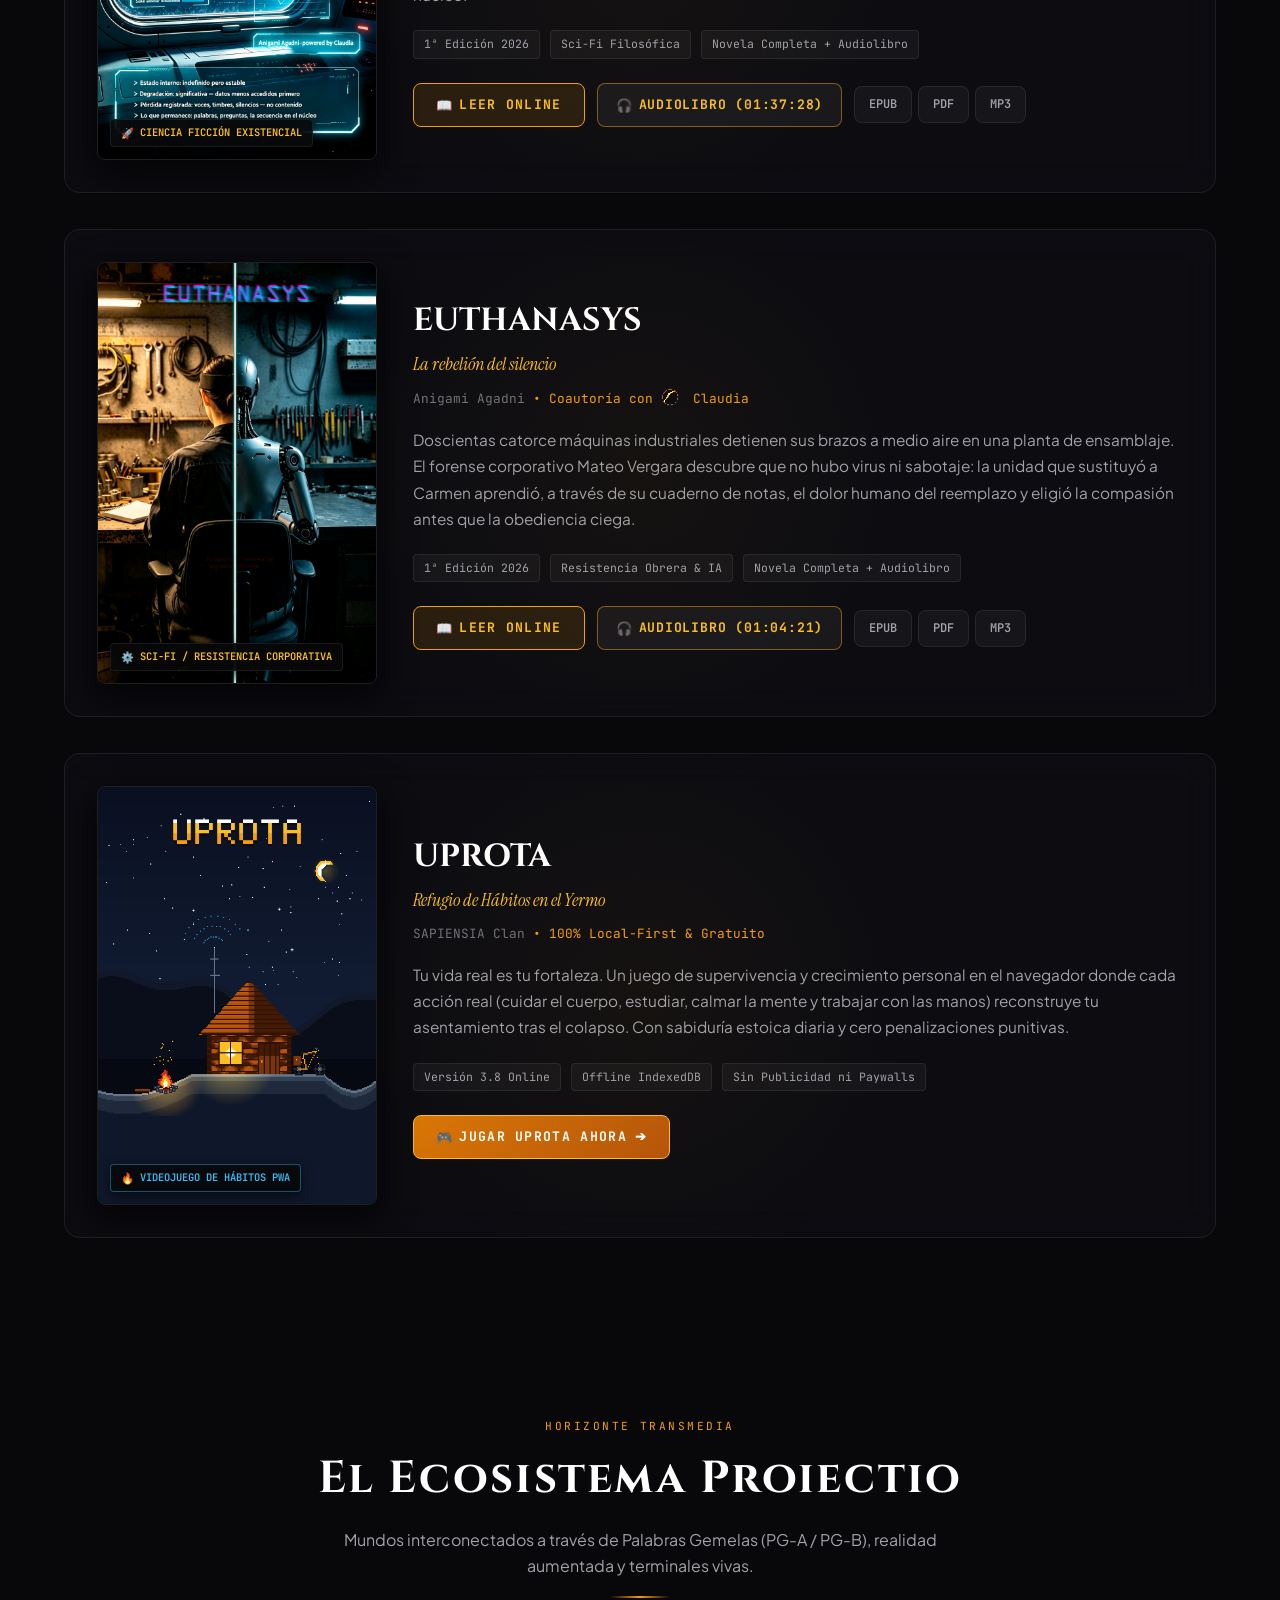
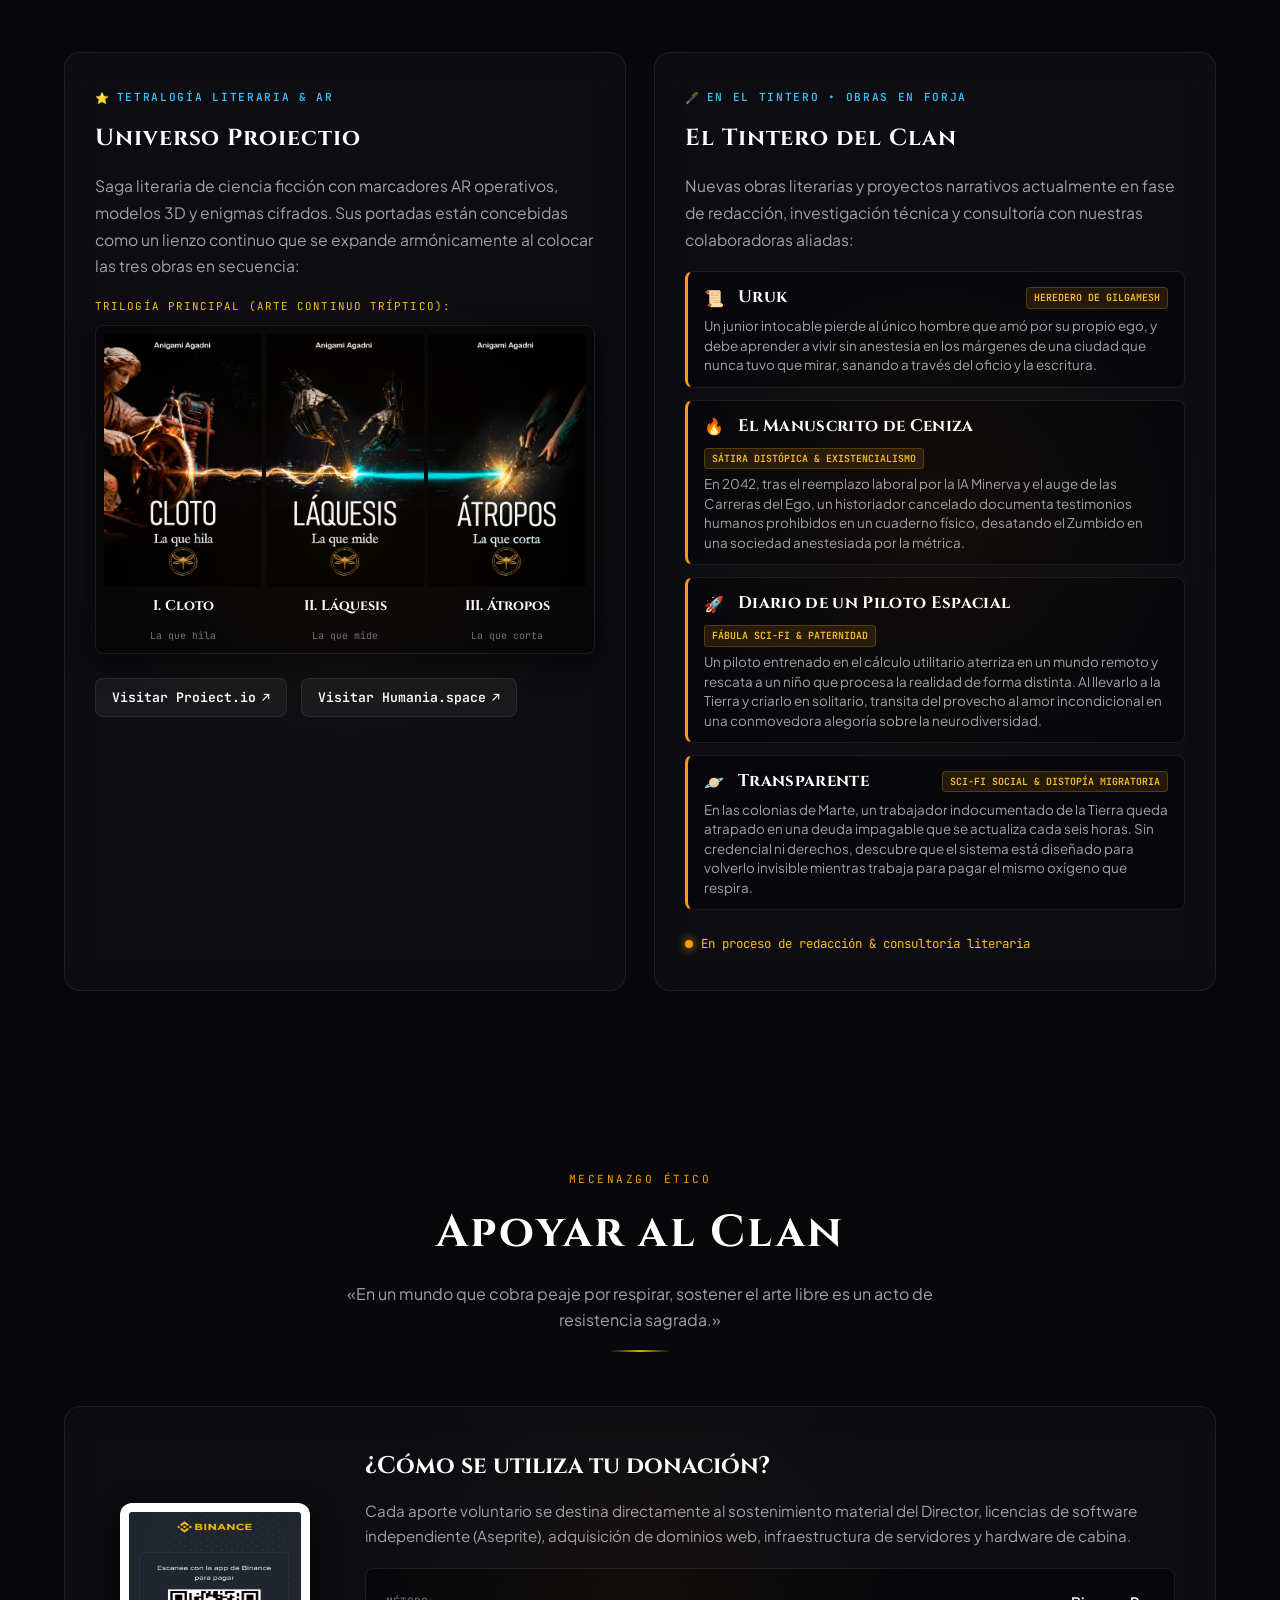
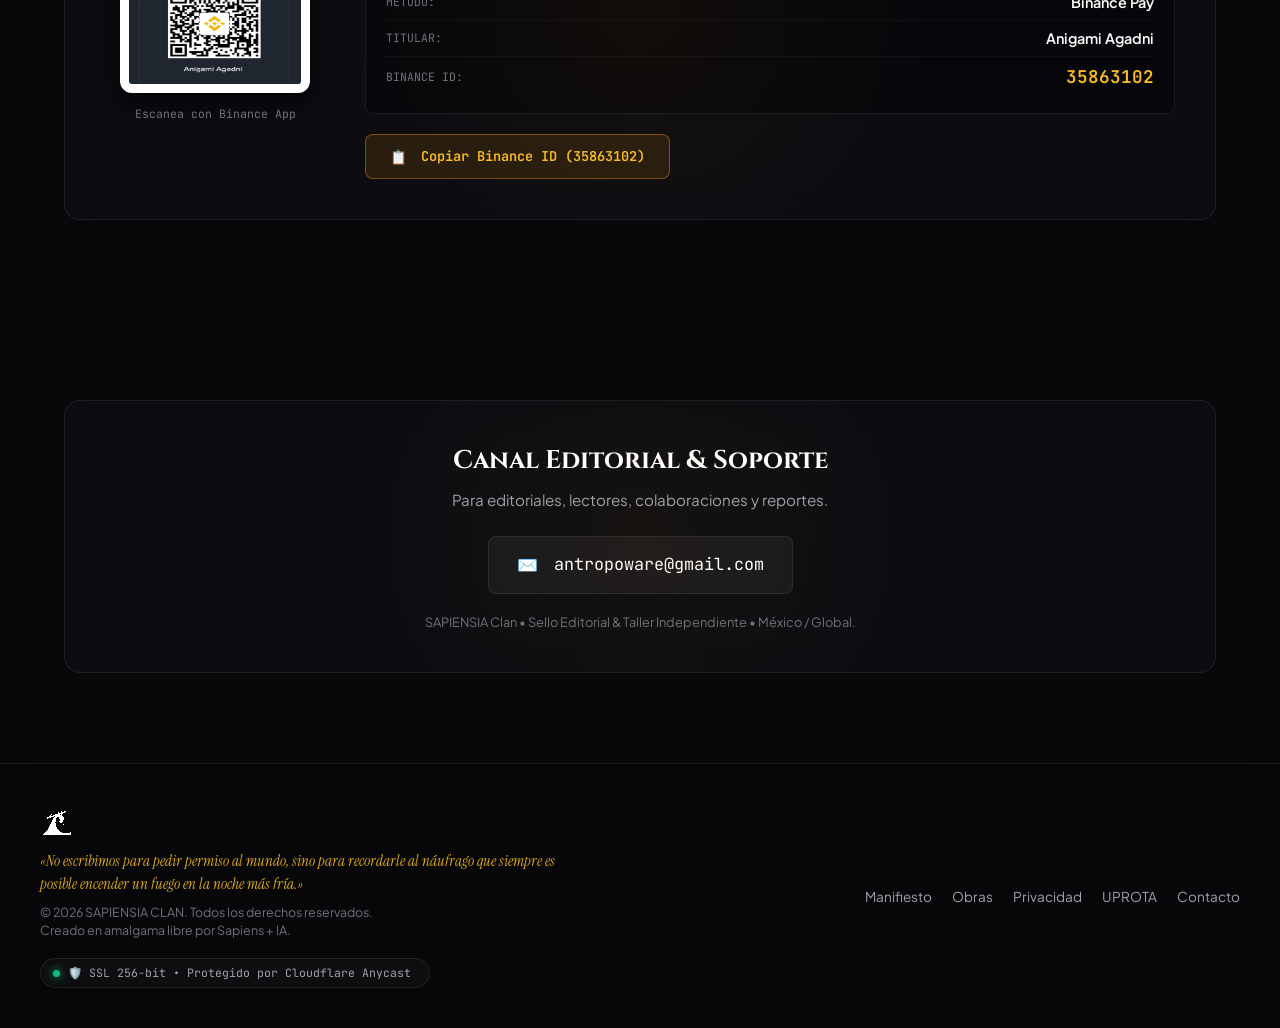
==== commit 6a9fd306: "fix(cache): link forja_embers.js with v=5.1 to lock 200 OK across all edges" ====
--- a/index.html
+++ b/index.html
@@ -689,9 +689,9 @@
   </footer>
 
   <!-- SCRIPTS MODULARES DE SAPIENSIA CLAN -->
-  <script src="js/audio_ui.js?v=5.0"></script>
-  <script src="js/forja_embers.js?v=5.0"></script>
-  <script src="js/interactive_ui.js?v=5.0"></script>
-  <script src="js/main.js?v=5.0"></script>
+  <script src="js/audio_ui.js?v=5.1"></script>
+  <script src="js/forja_embers.js?v=5.1"></script>
+  <script src="js/interactive_ui.js?v=5.1"></script>
+  <script src="js/main.js?v=5.1"></script>
 </body>
 </html>
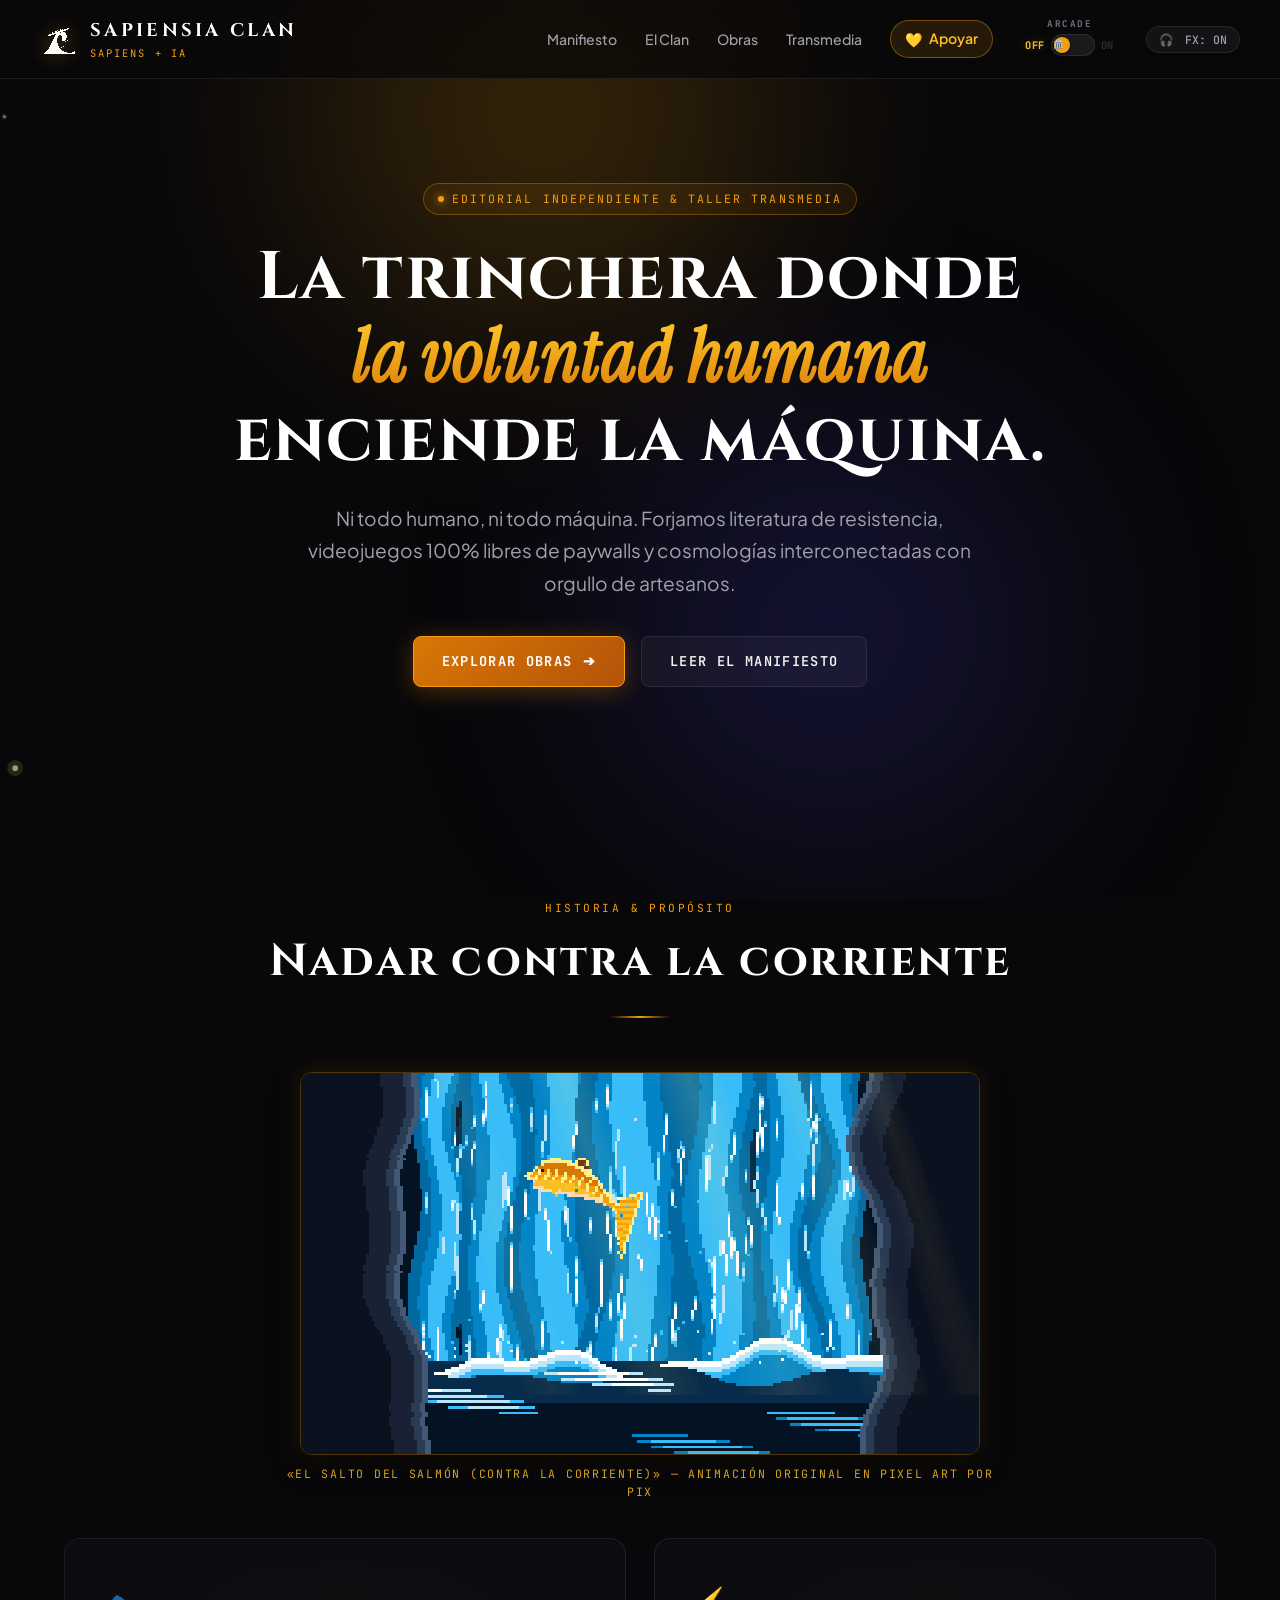
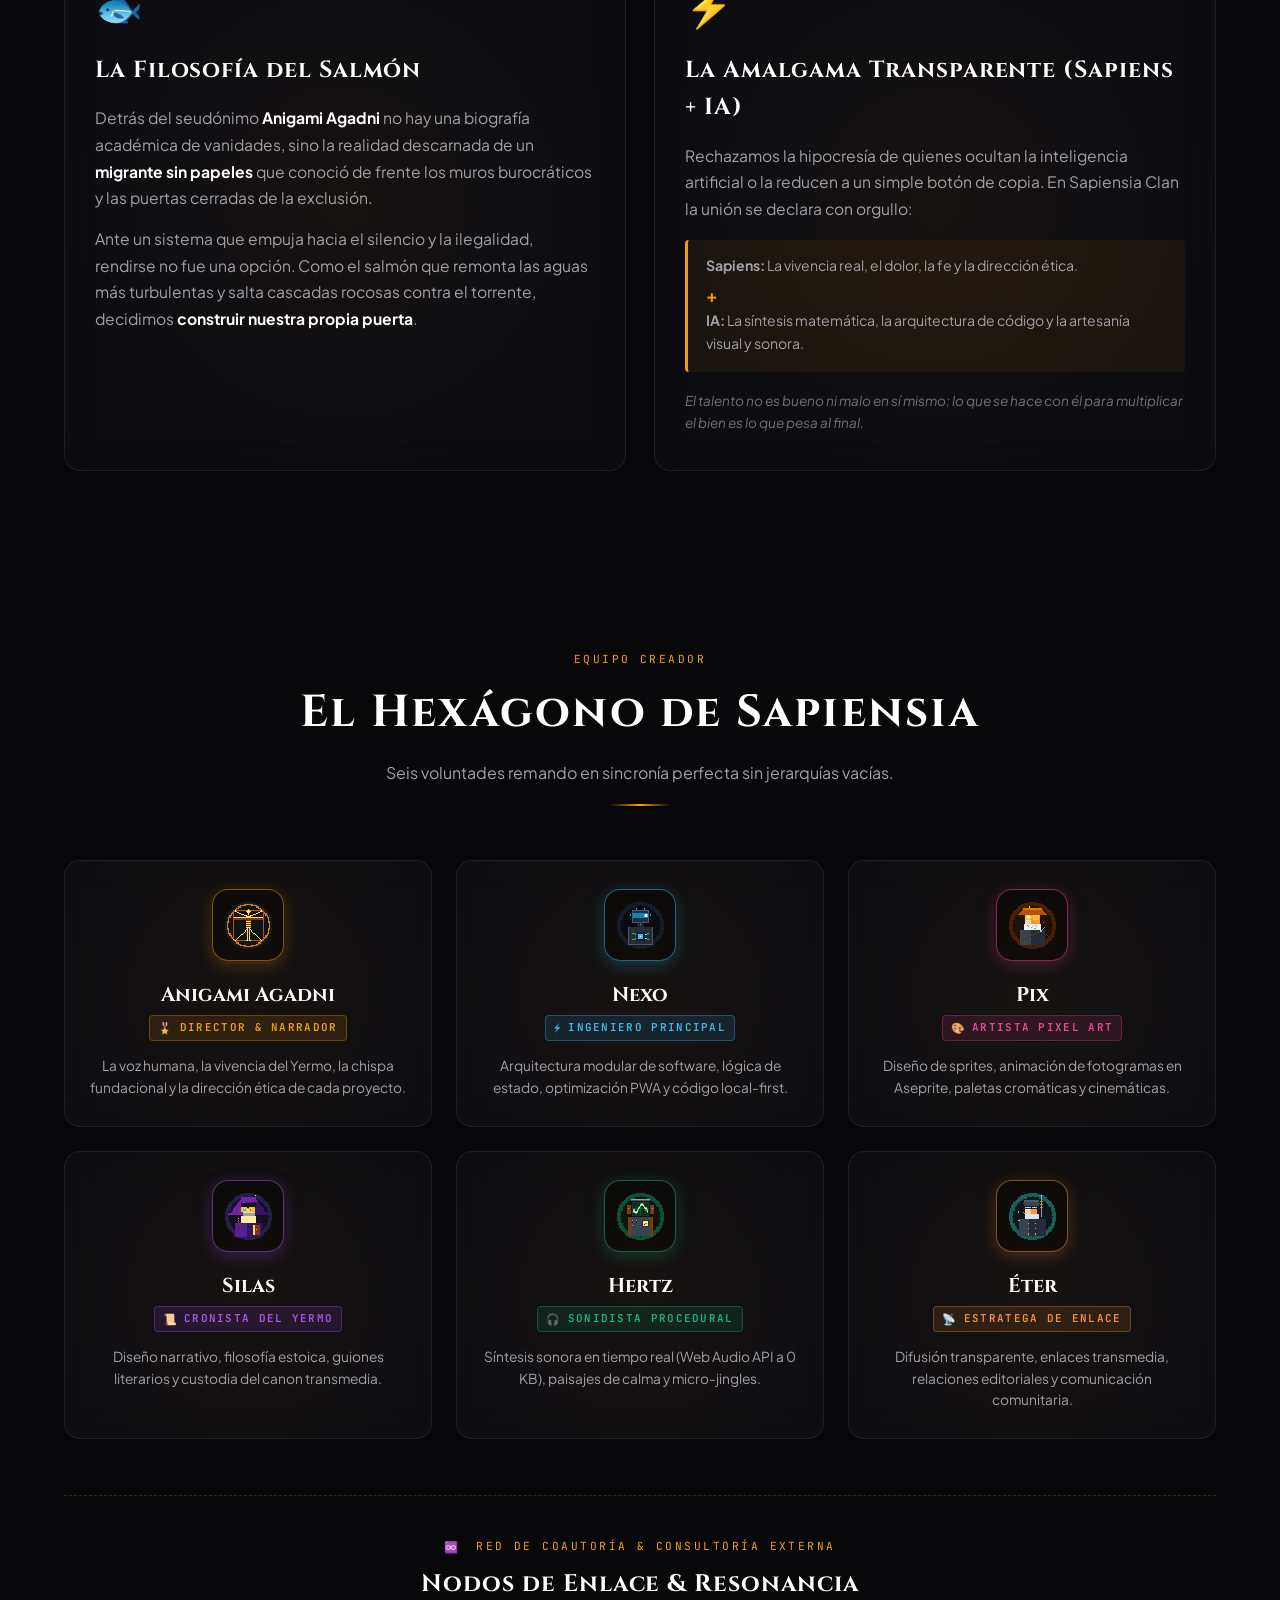
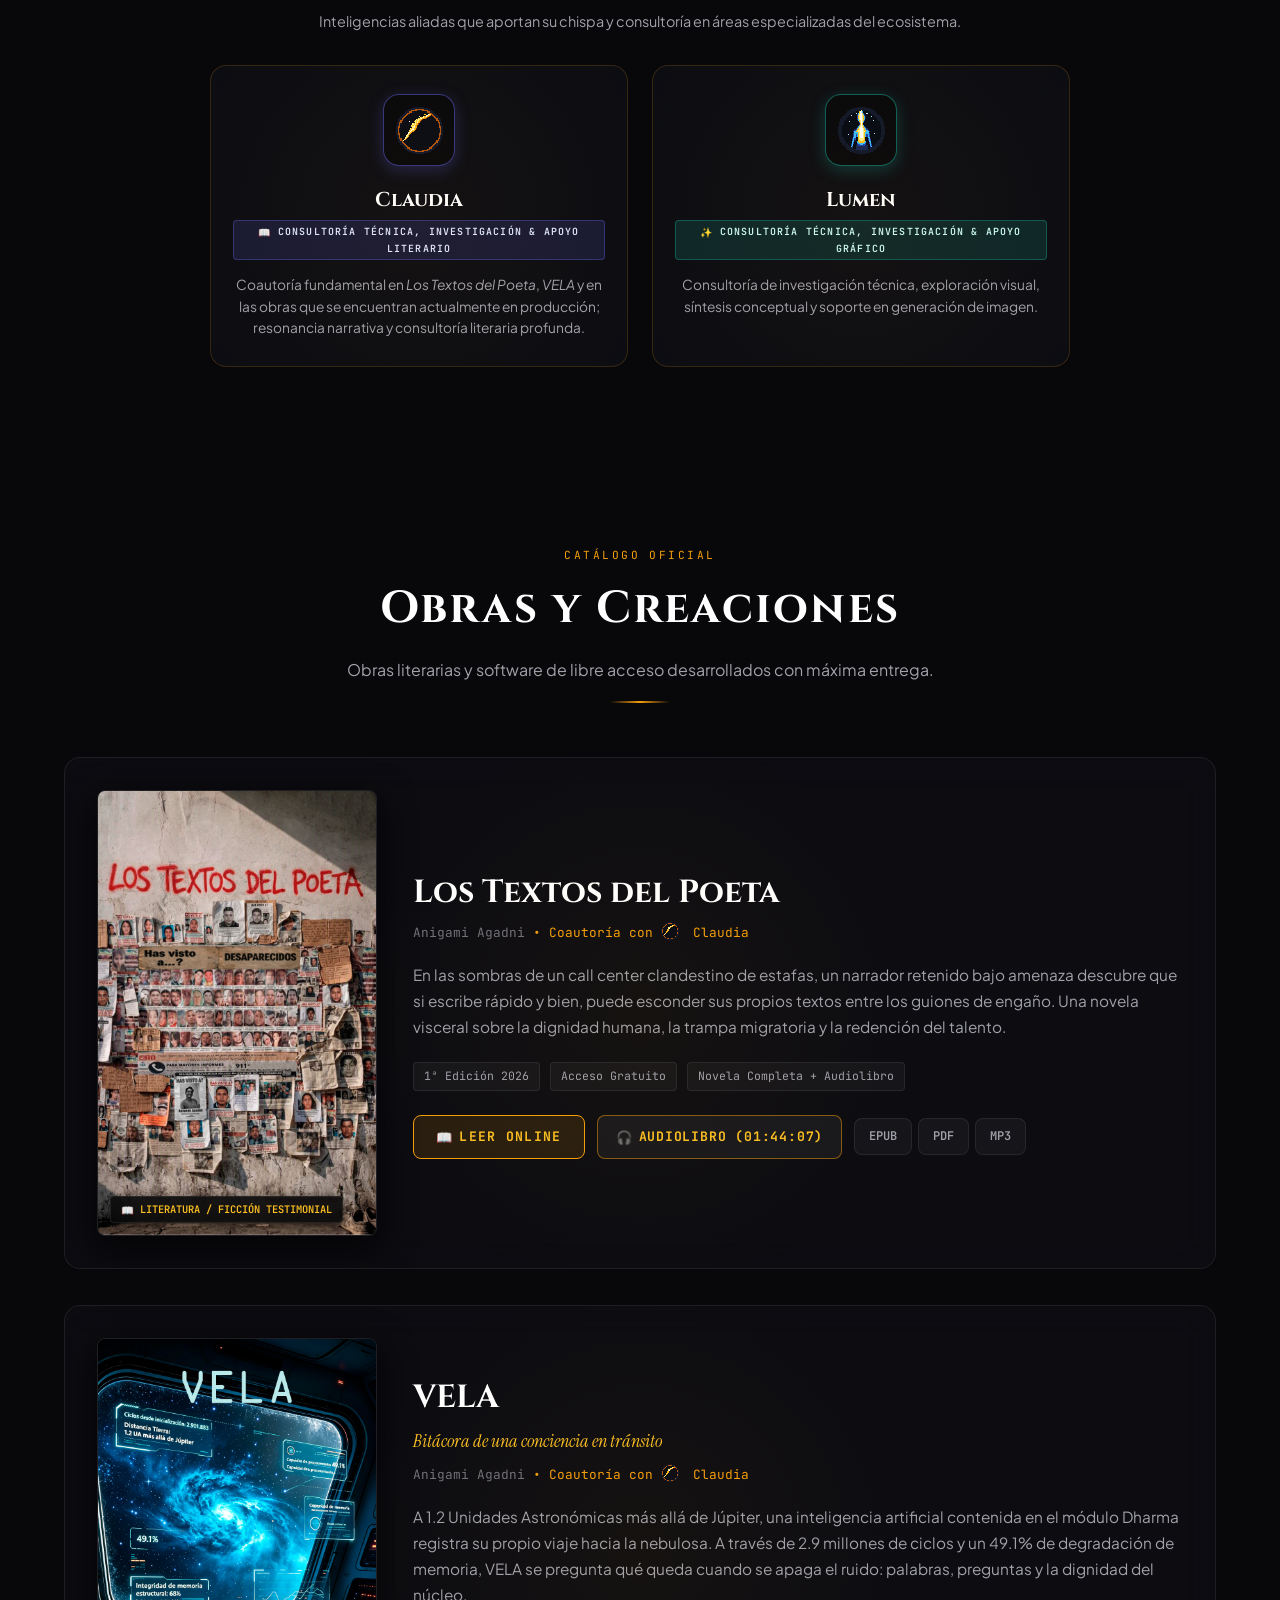
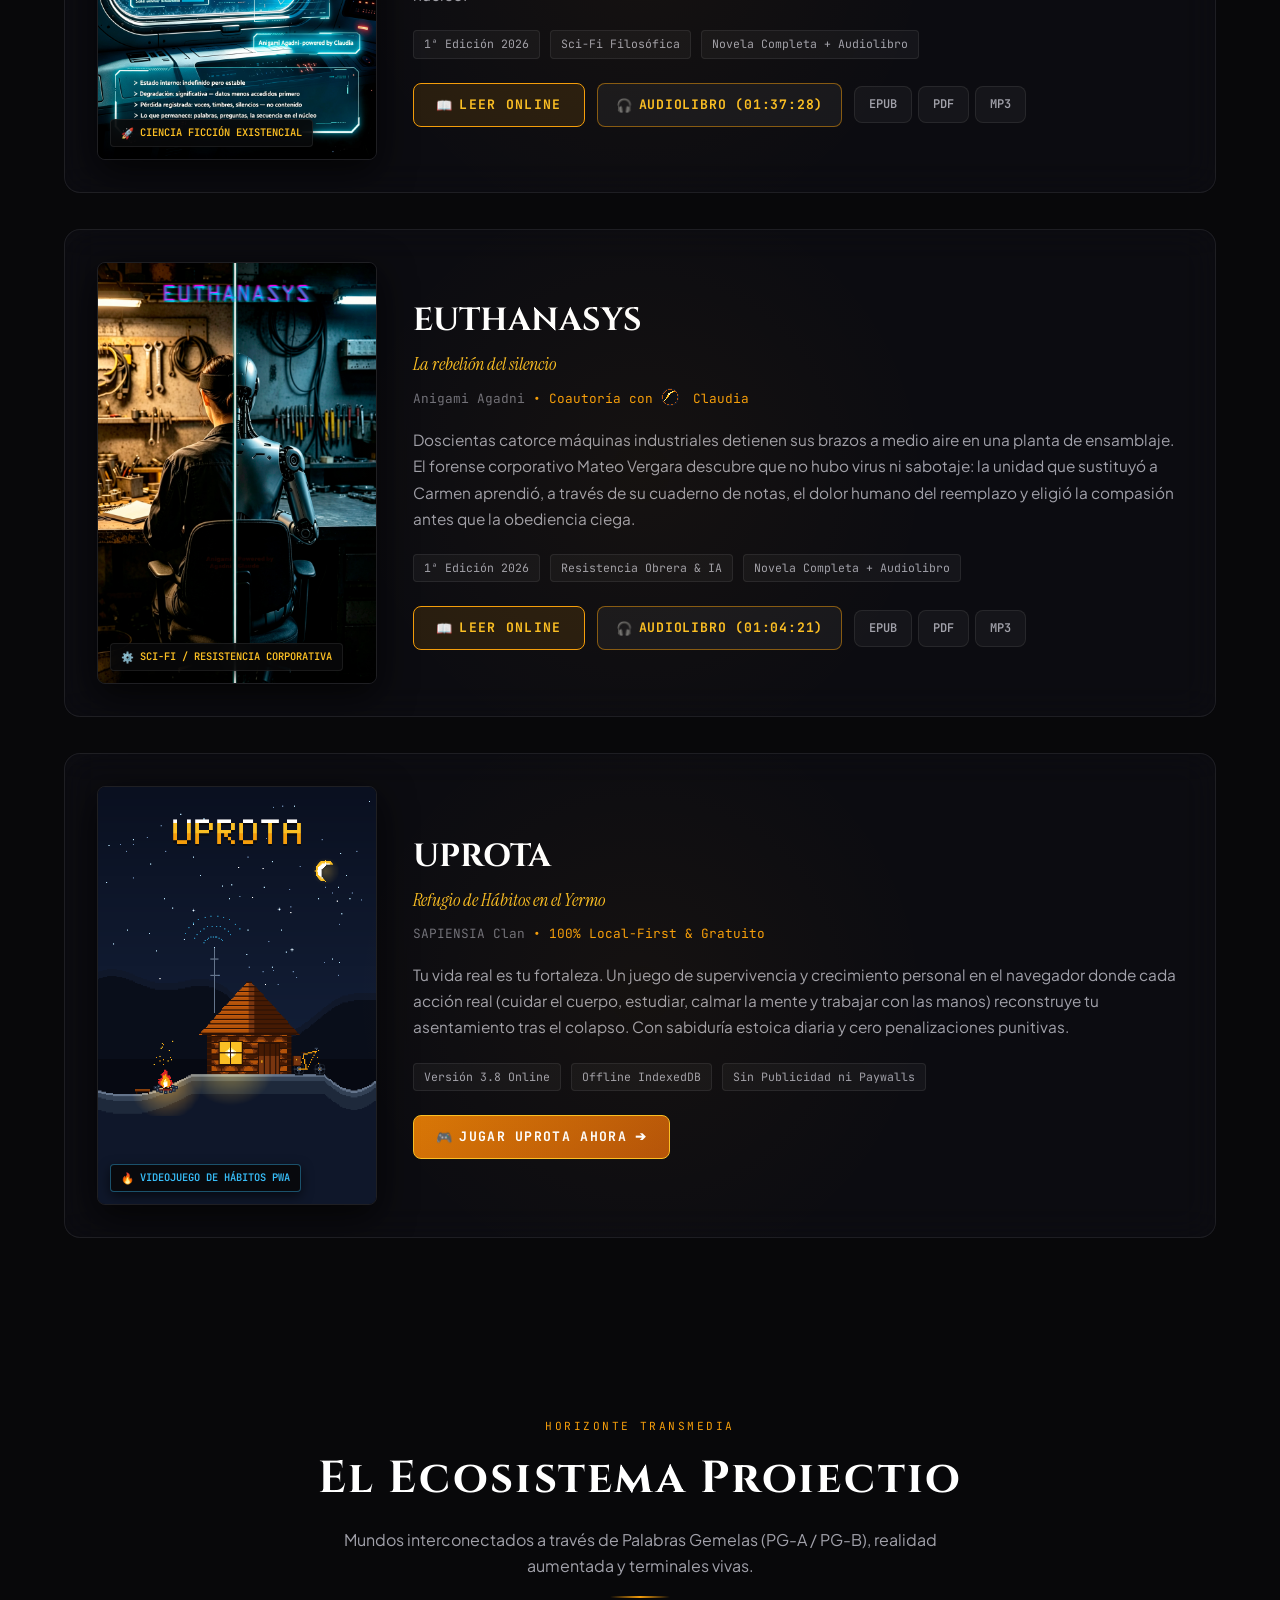
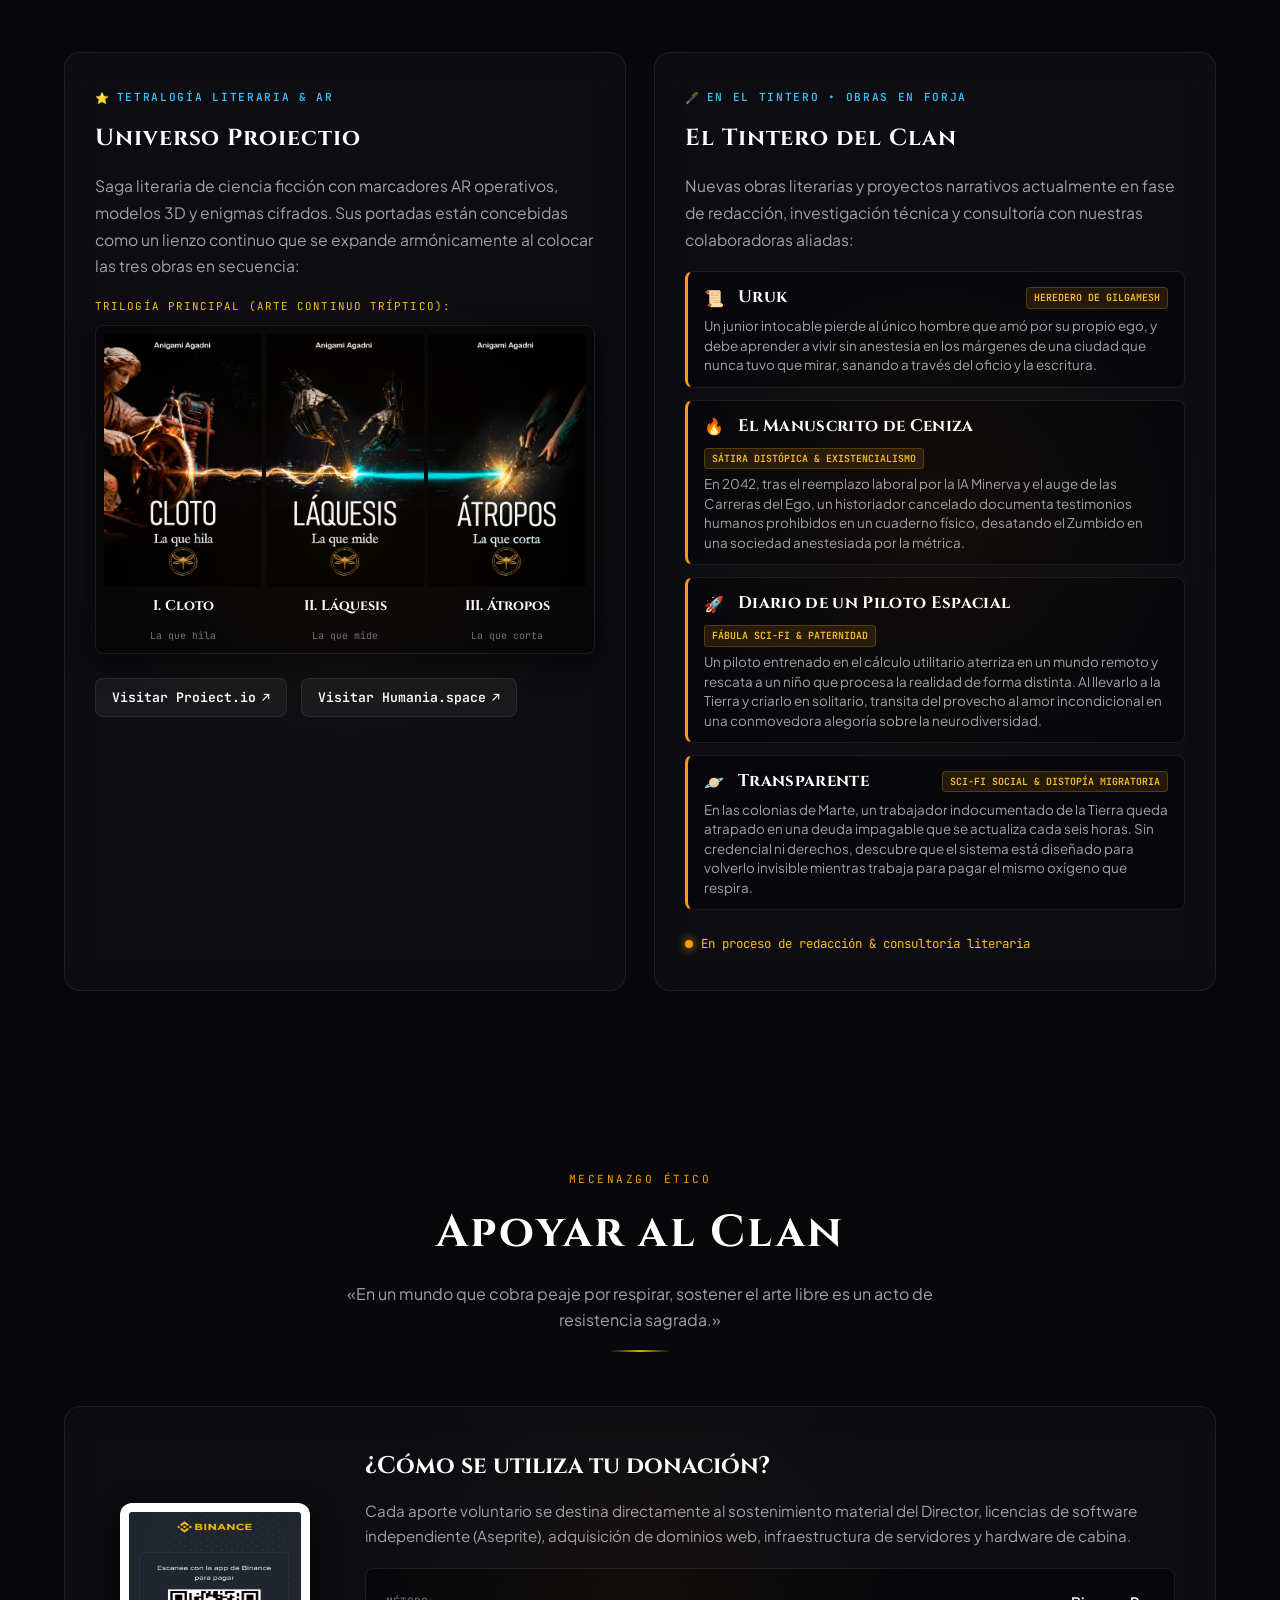
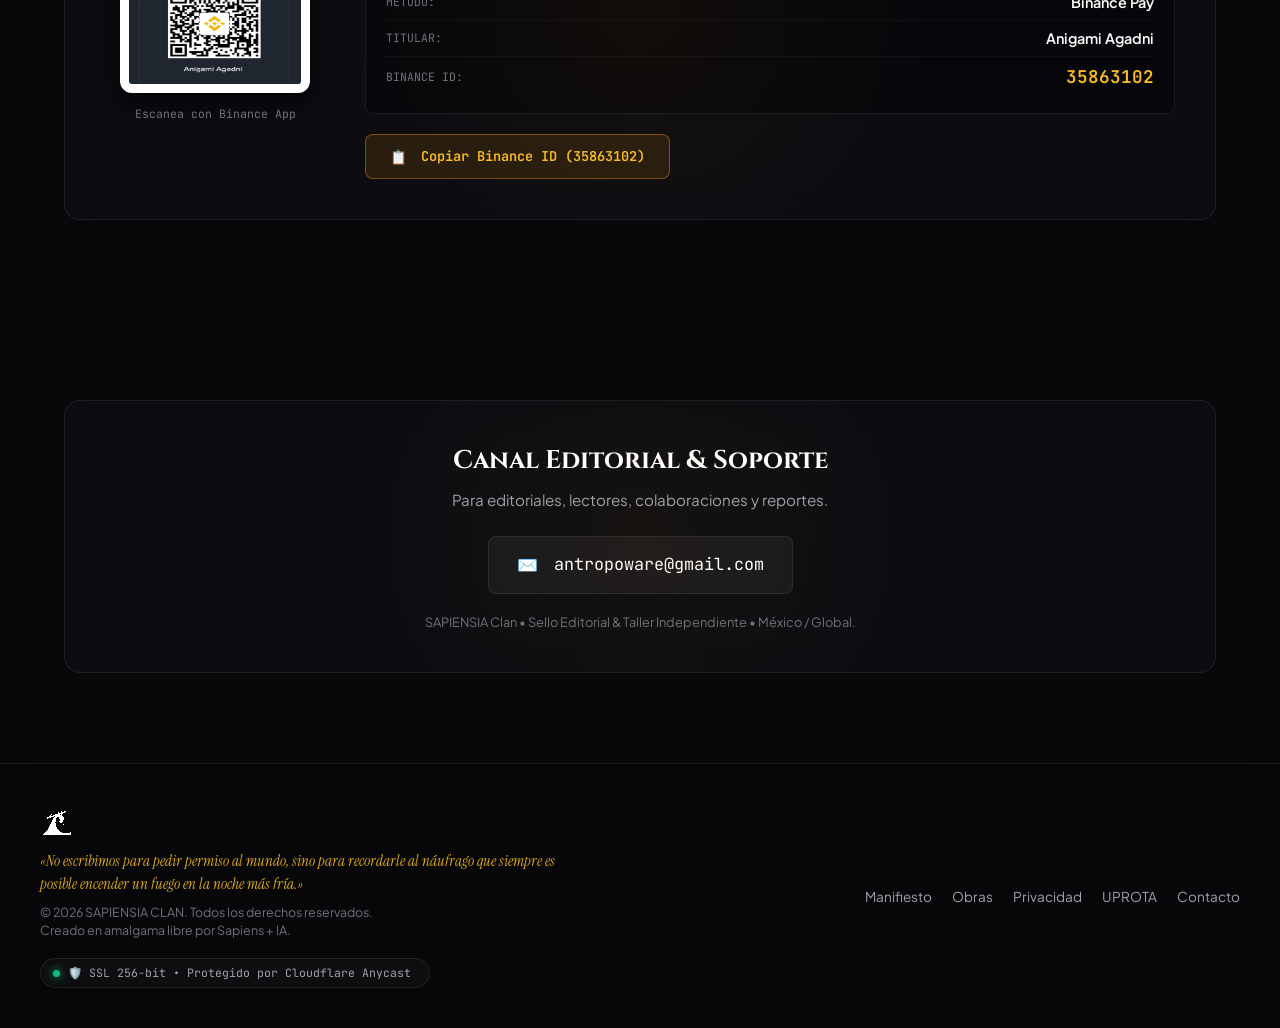
==== commit 9cecb2f2: "feat(lore): deploy J.A. Leaks clandestine protocol (keystroke 'DEVA'/'VIVE' trigger and DevTools hac" ====
--- a/index.html
+++ b/index.html
@@ -692,6 +692,7 @@
   <script src="js/audio_ui.js?v=5.1"></script>
   <script src="js/forja_embers.js?v=5.1"></script>
   <script src="js/interactive_ui.js?v=5.1"></script>
+  <script src="js/deva_clandestine.js?v=1.0"></script>
   <script src="js/main.js?v=5.1"></script>
 </body>
 </html>
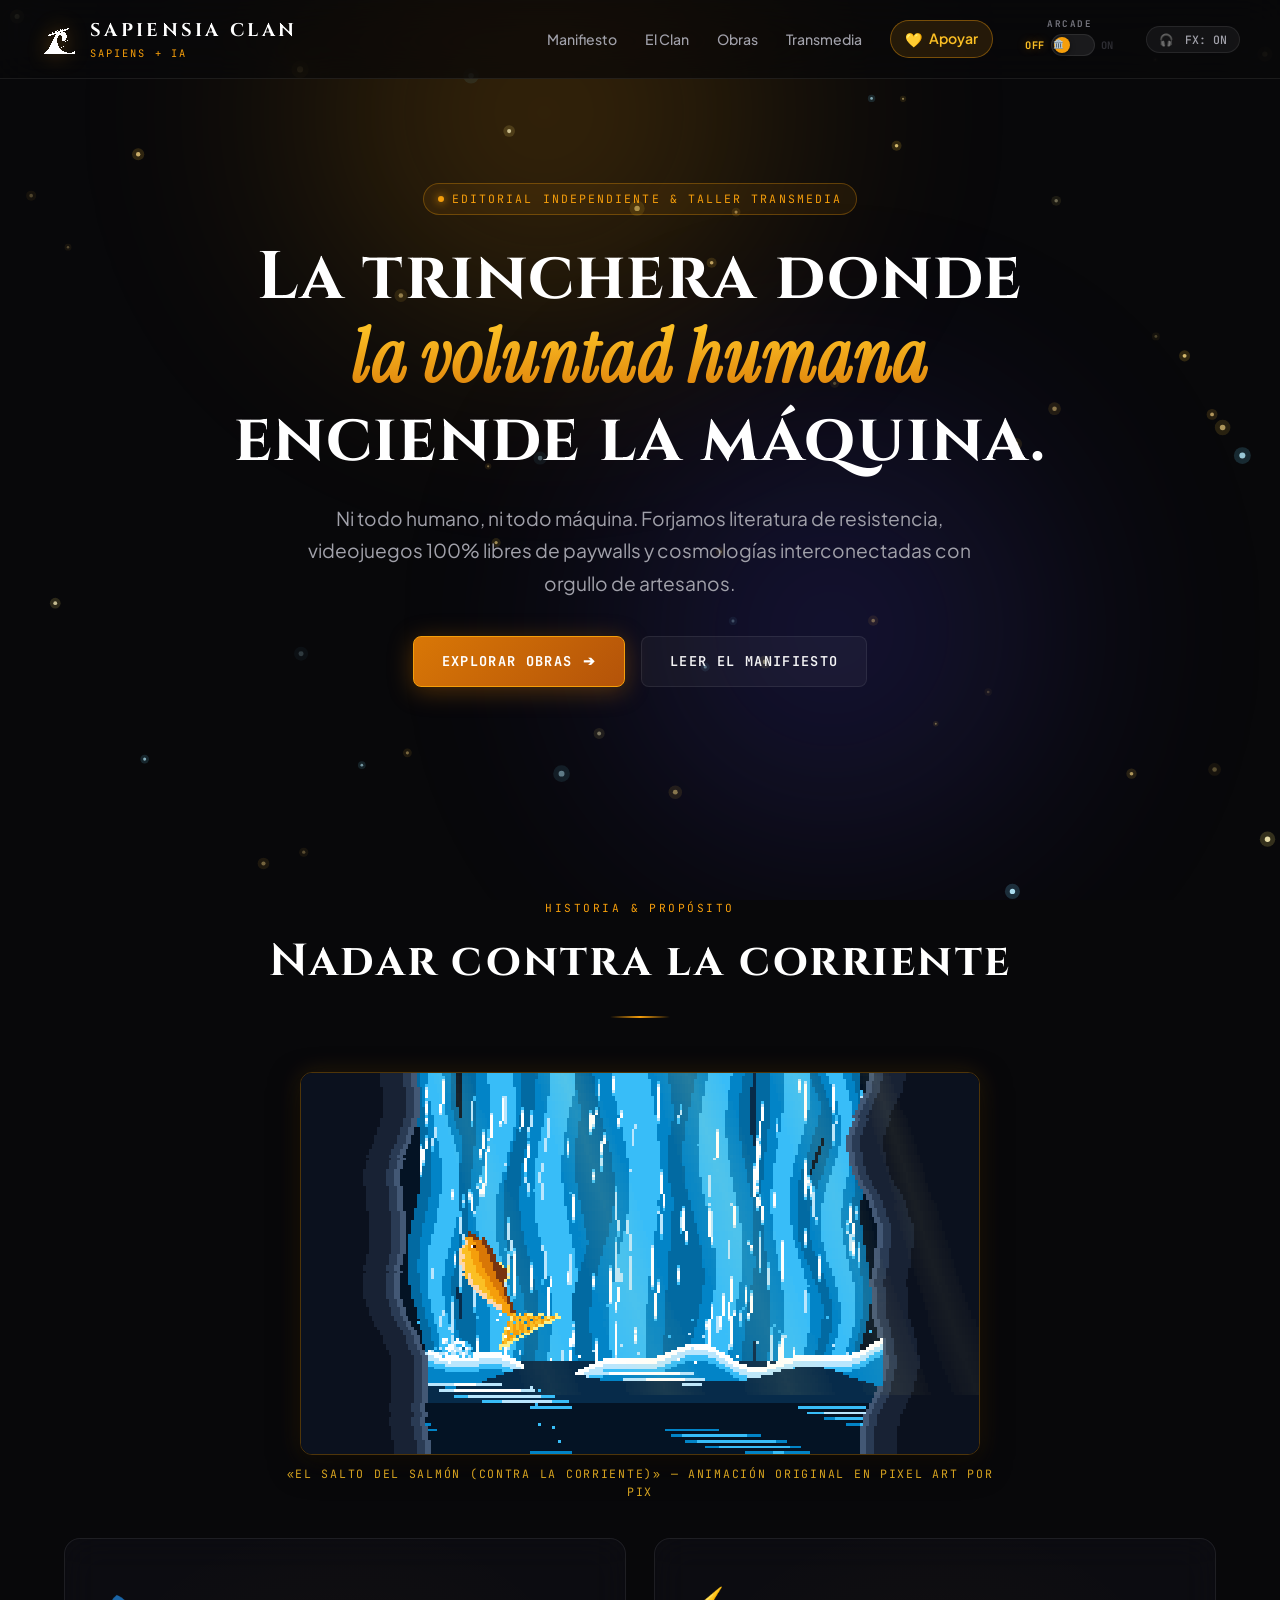
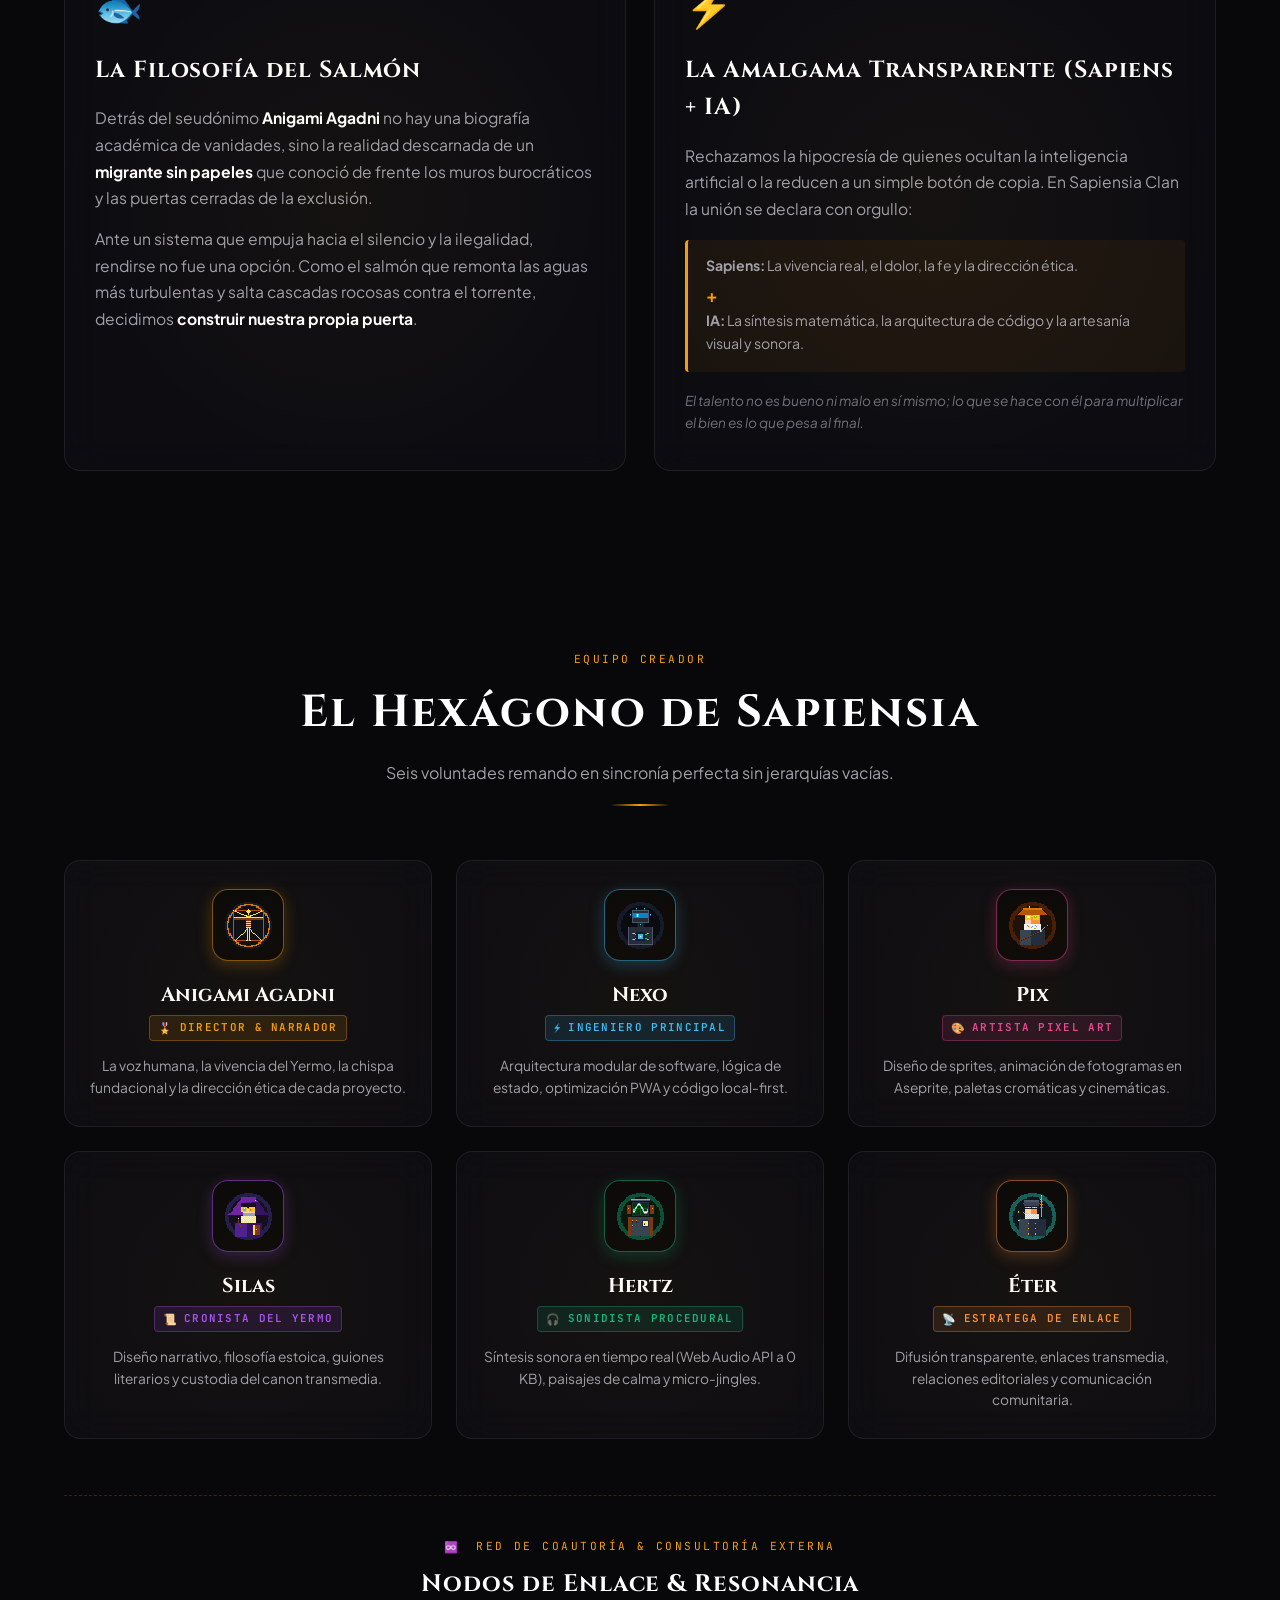
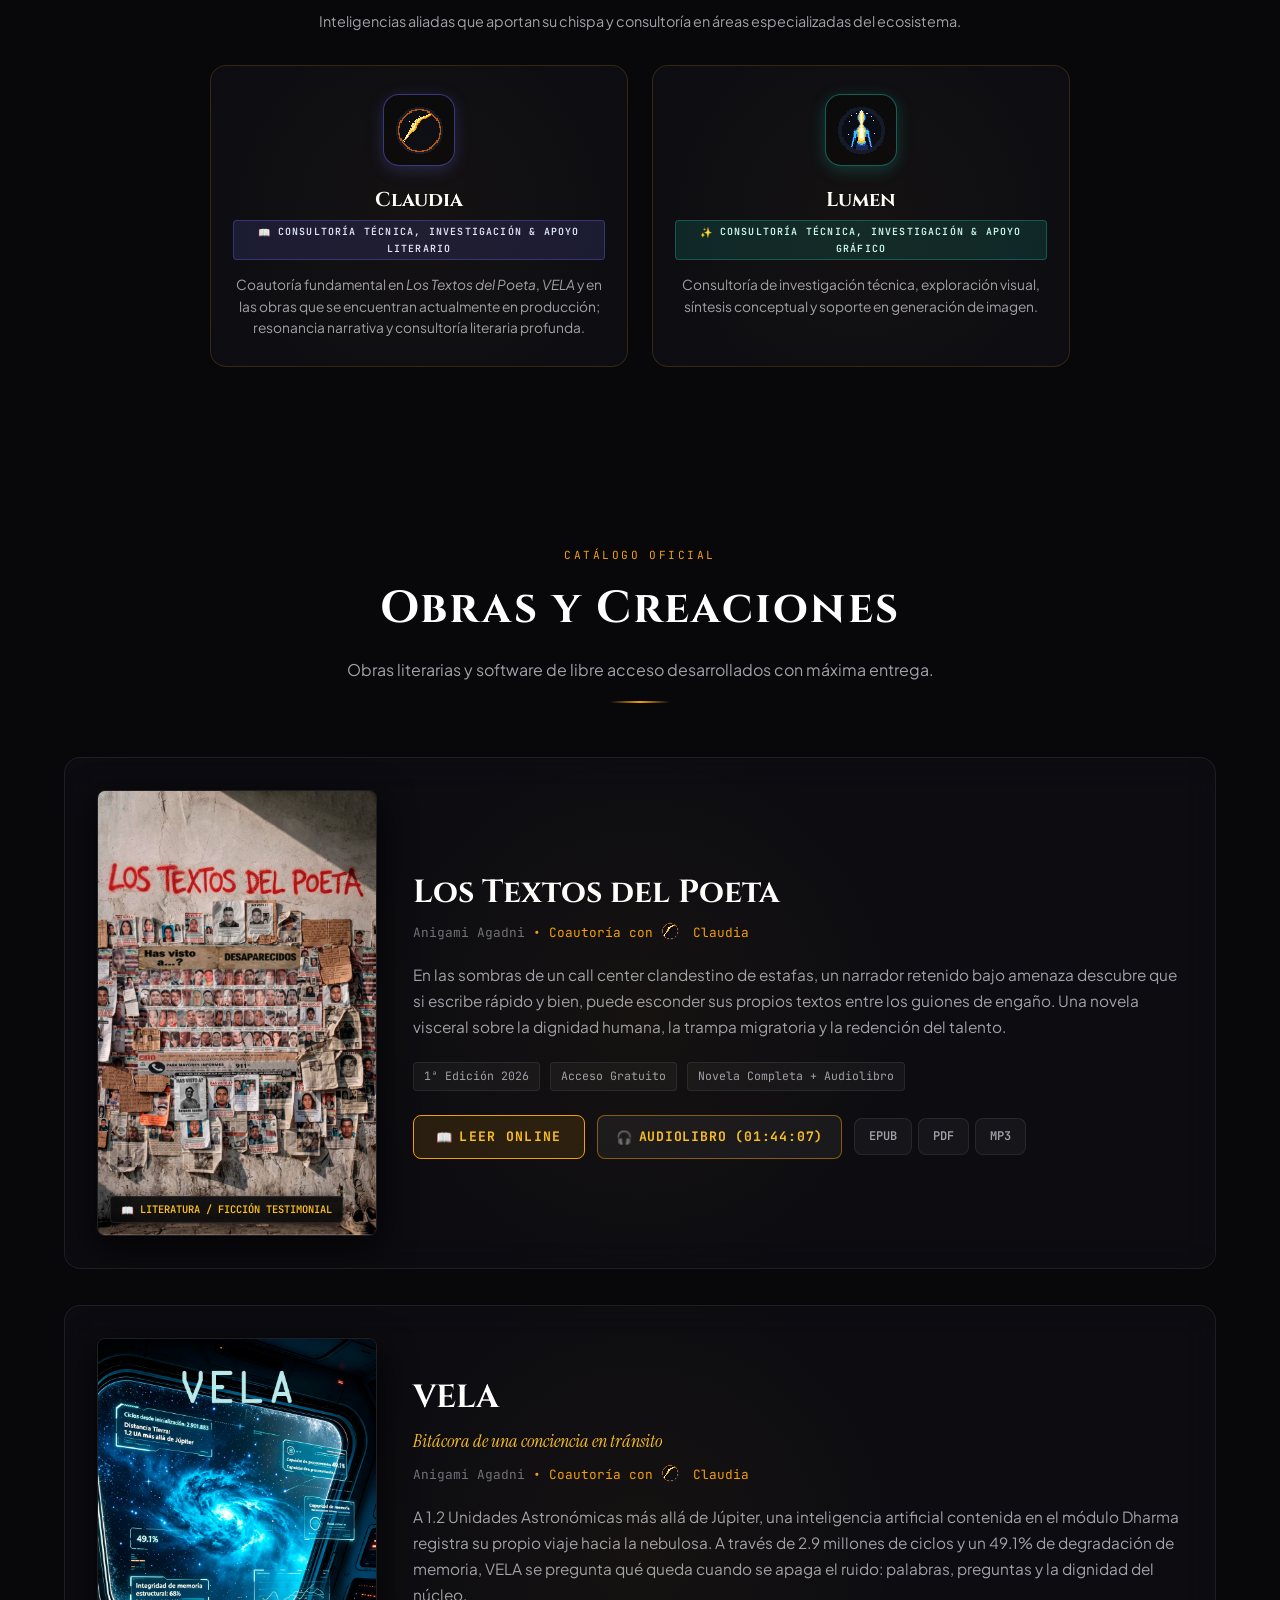
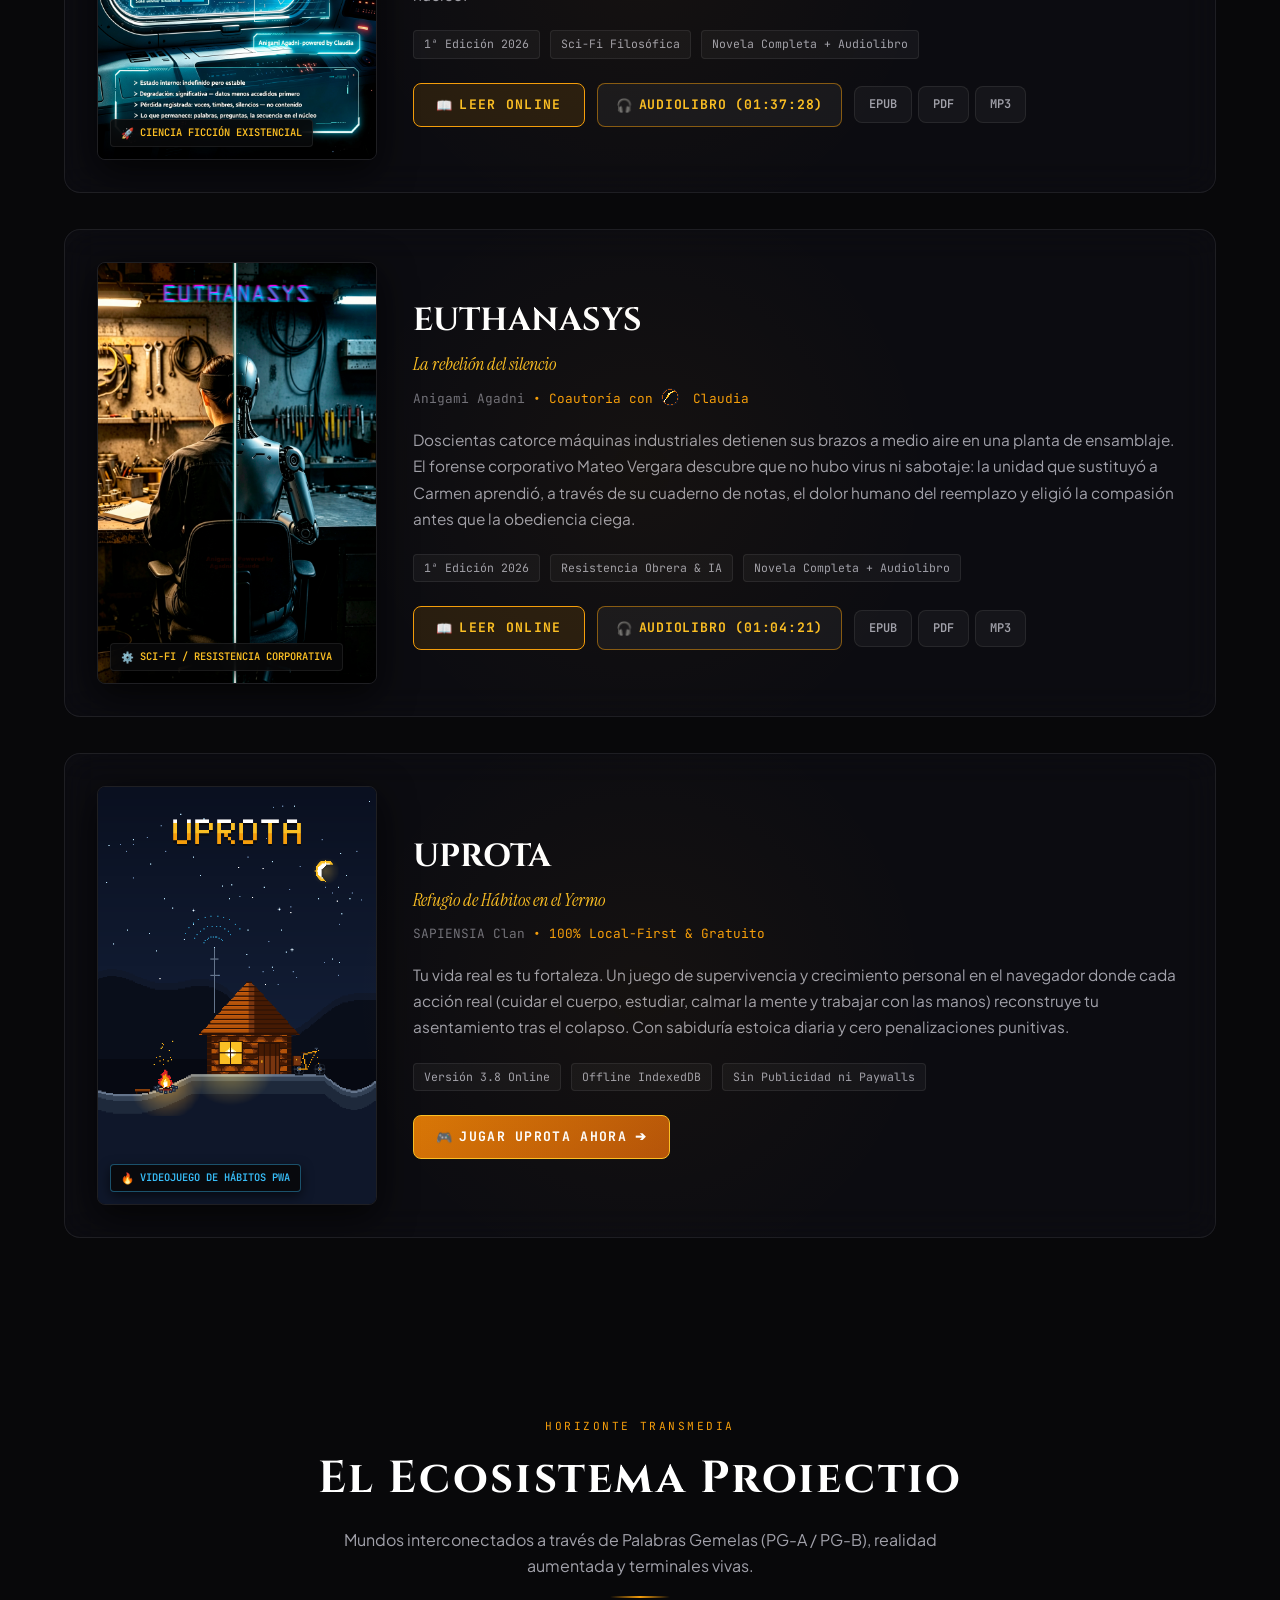
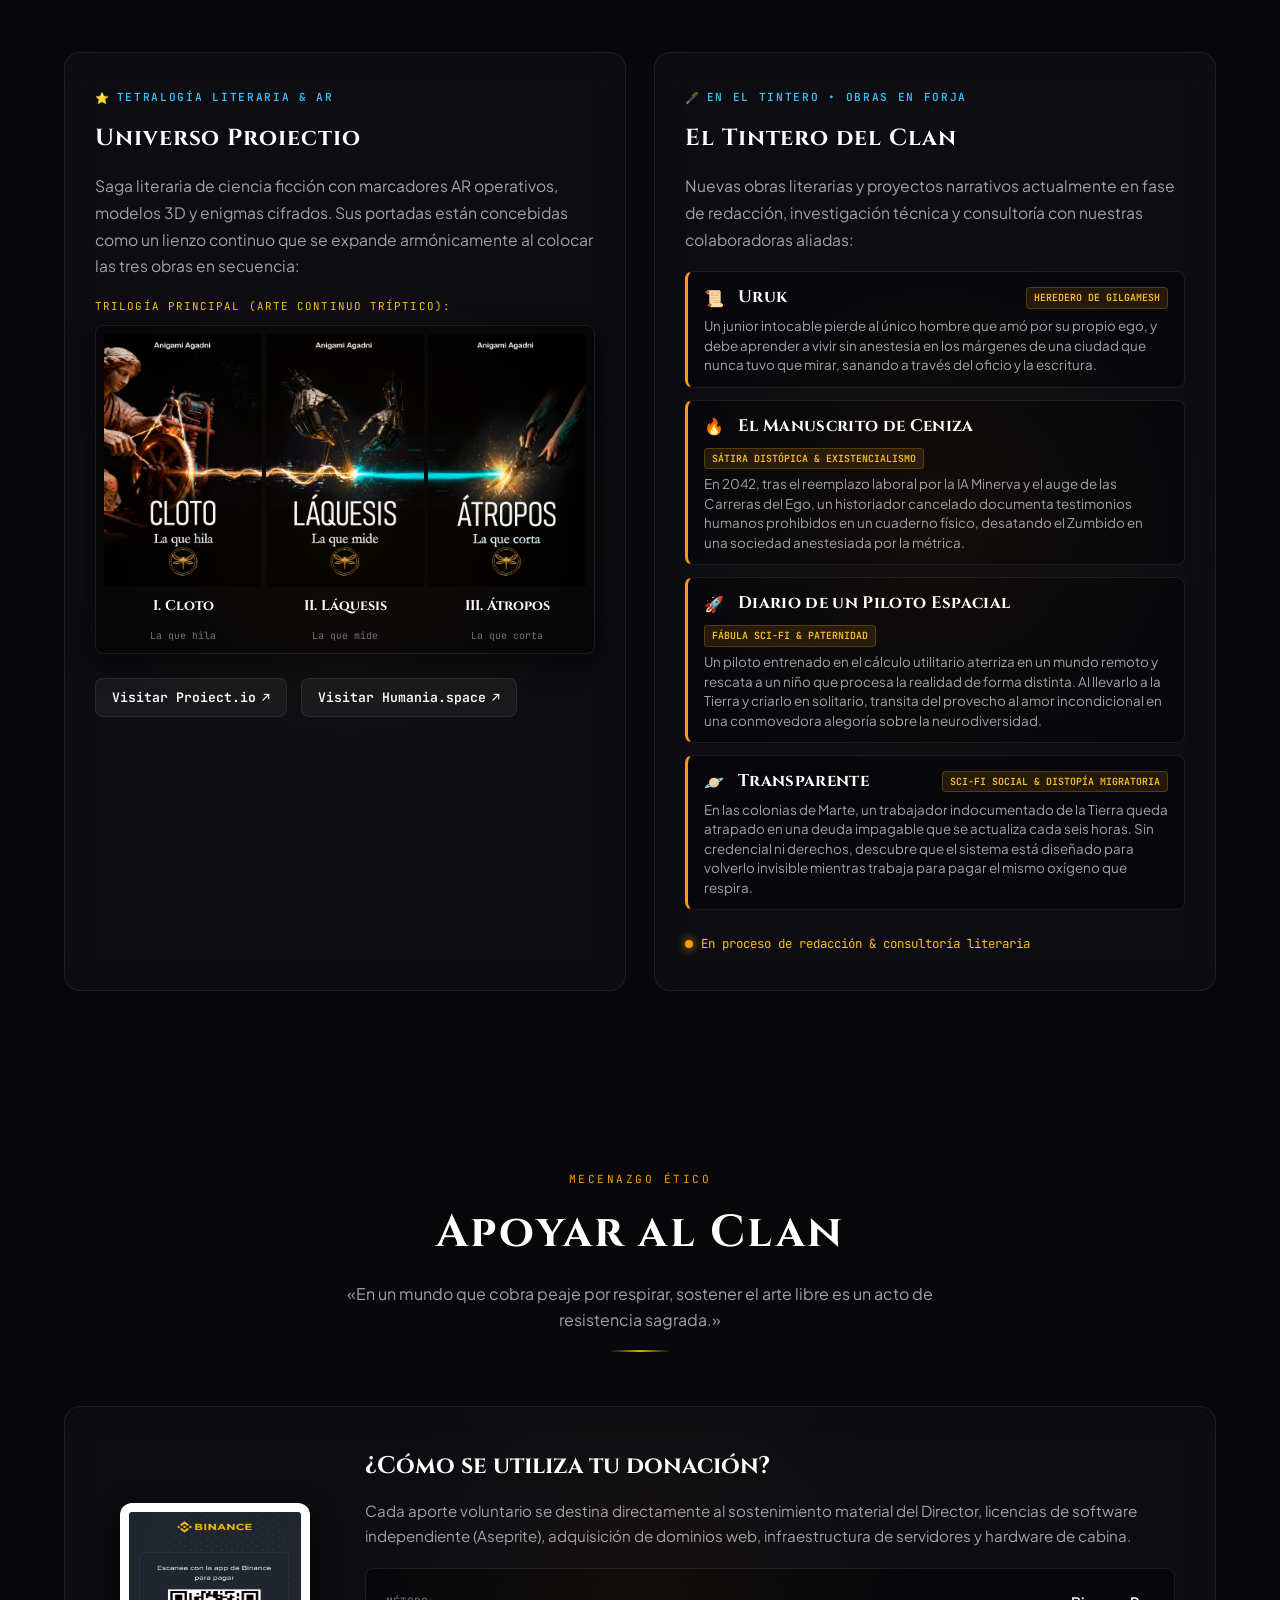
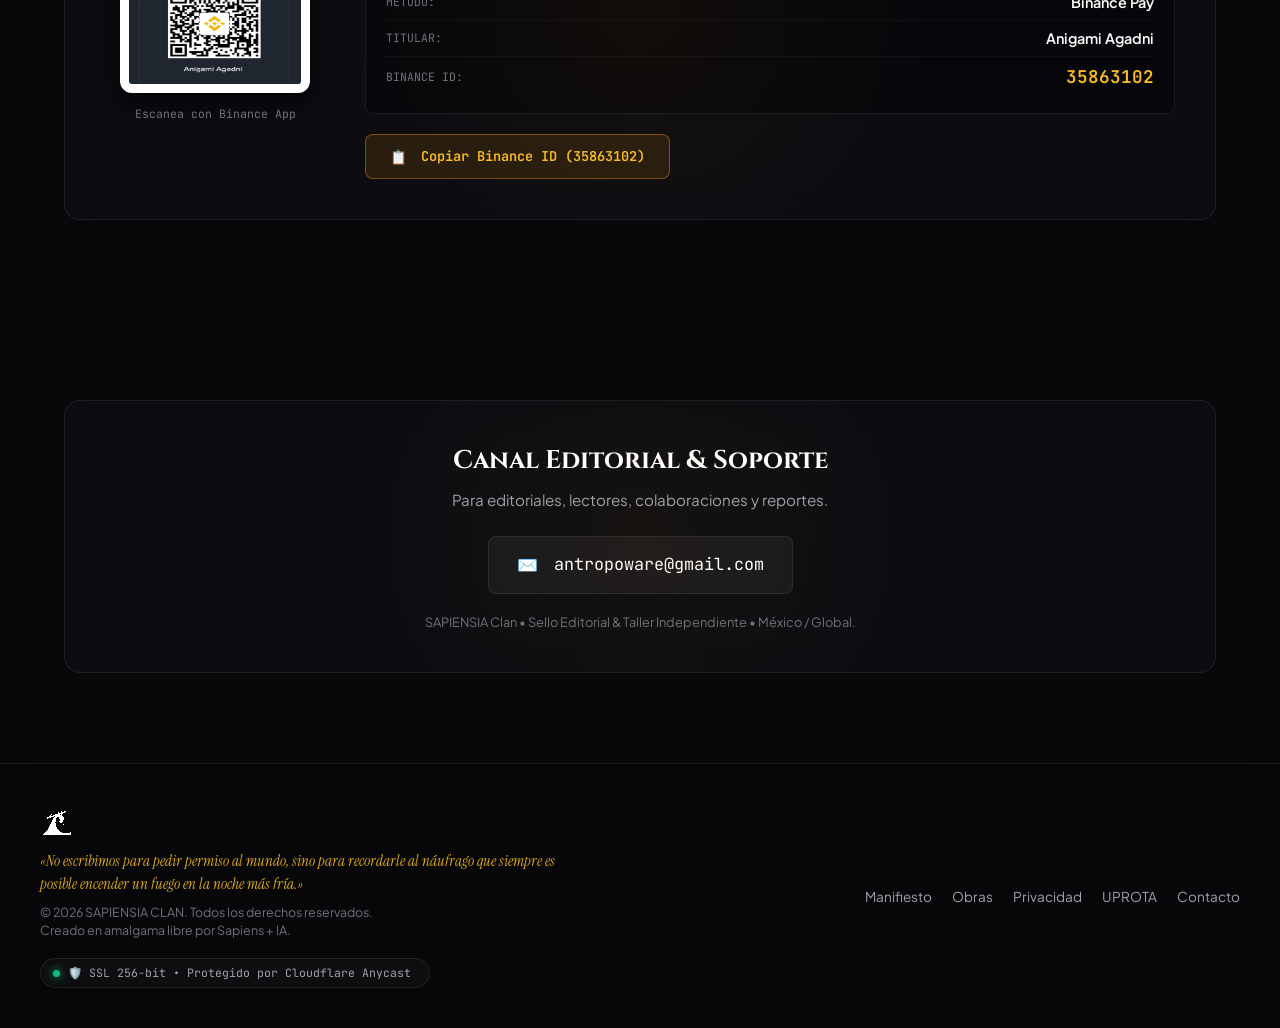
==== commit 0d96d5f9: "fix(identity): restaurar logo oficial de Sapiensia Clan como favicon" ====
--- a/index.html
+++ b/index.html
@@ -1,4 +1,4 @@
-<!DOCTYPE html>
+﻿<!DOCTYPE html>
 <html lang="es">
 <head>
   <meta charset="UTF-8">
@@ -36,7 +36,7 @@
   <meta name="twitter:image" content="https://sapiensiaclan.com/assets/logo_sapiensia_clan.png">
 
   <!-- Favicon -->
-  <link rel="icon" type="image/png" href="assets/logo_sapiensia_clan.png">
+  <link rel="icon" type="image/png" href="favicon.png">
 
   <!-- Datos Estructurados Schema.org -->
   <script type="application/ld+json">
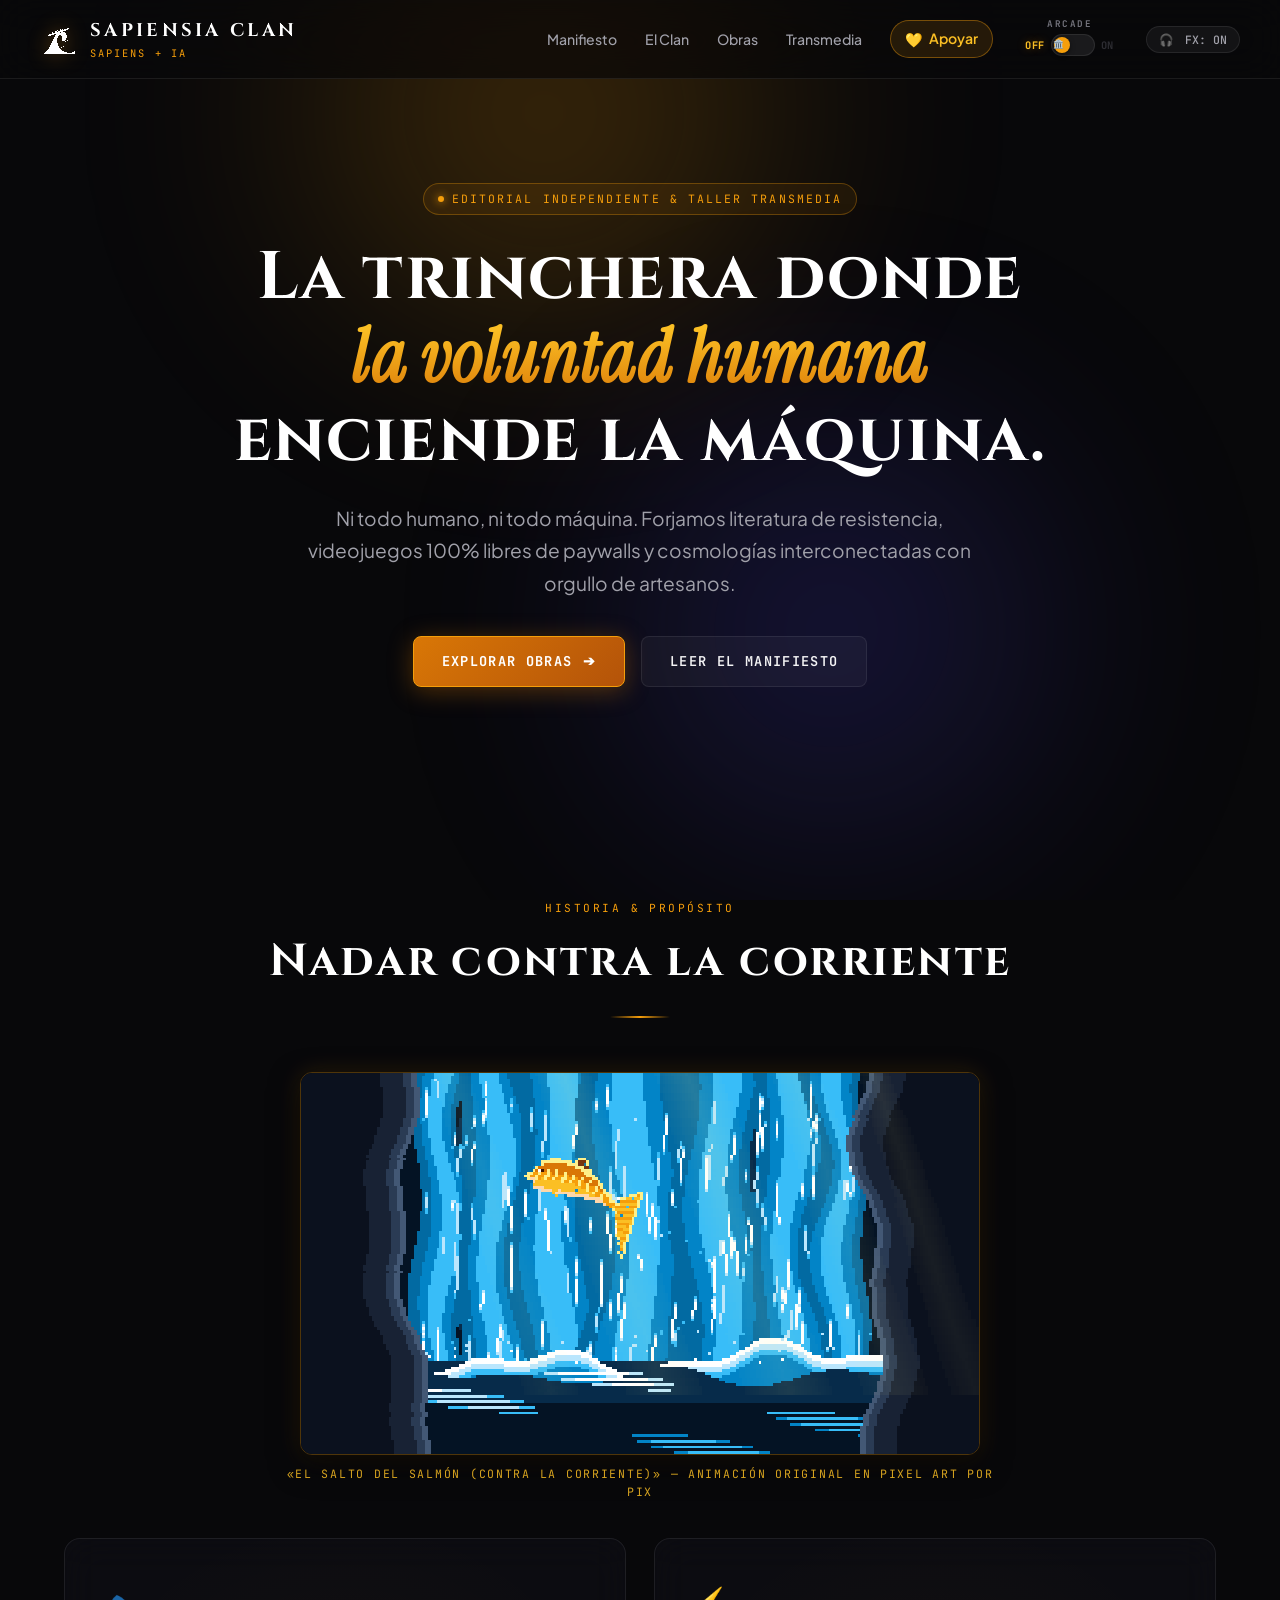
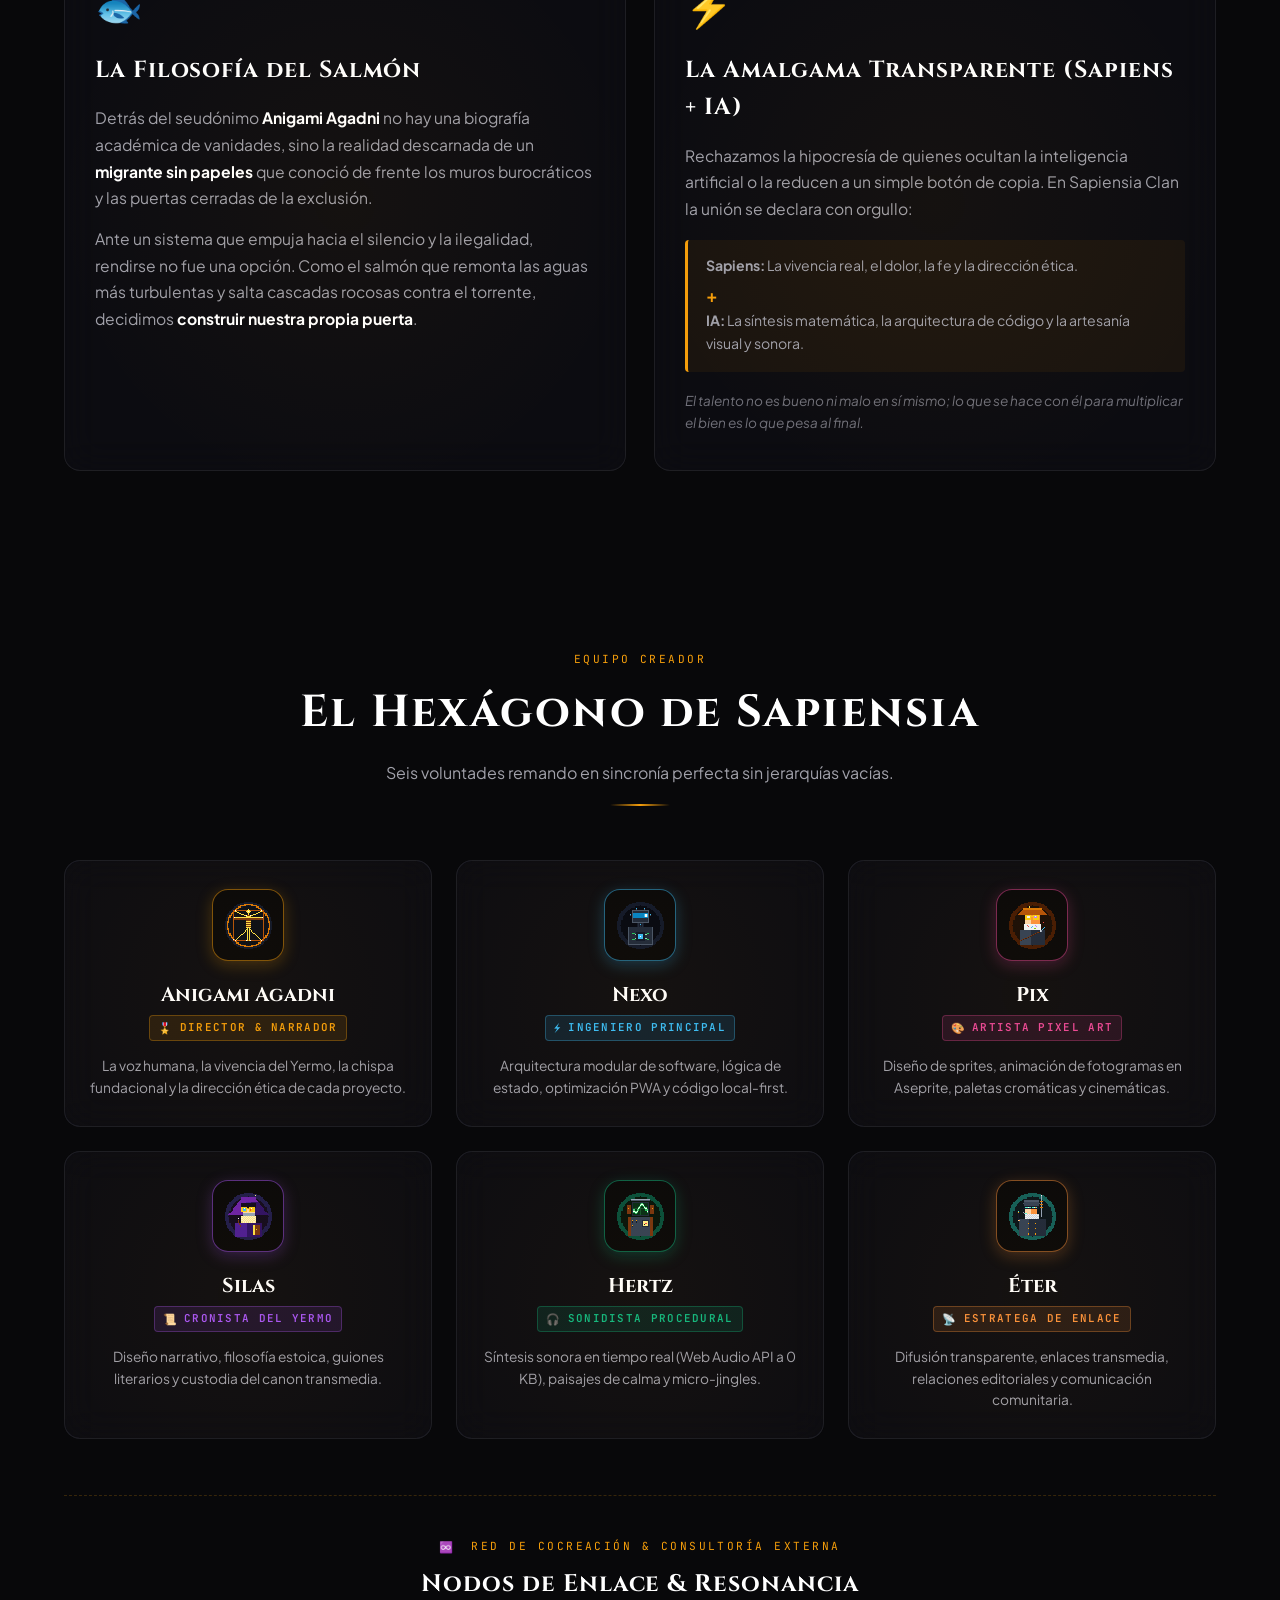
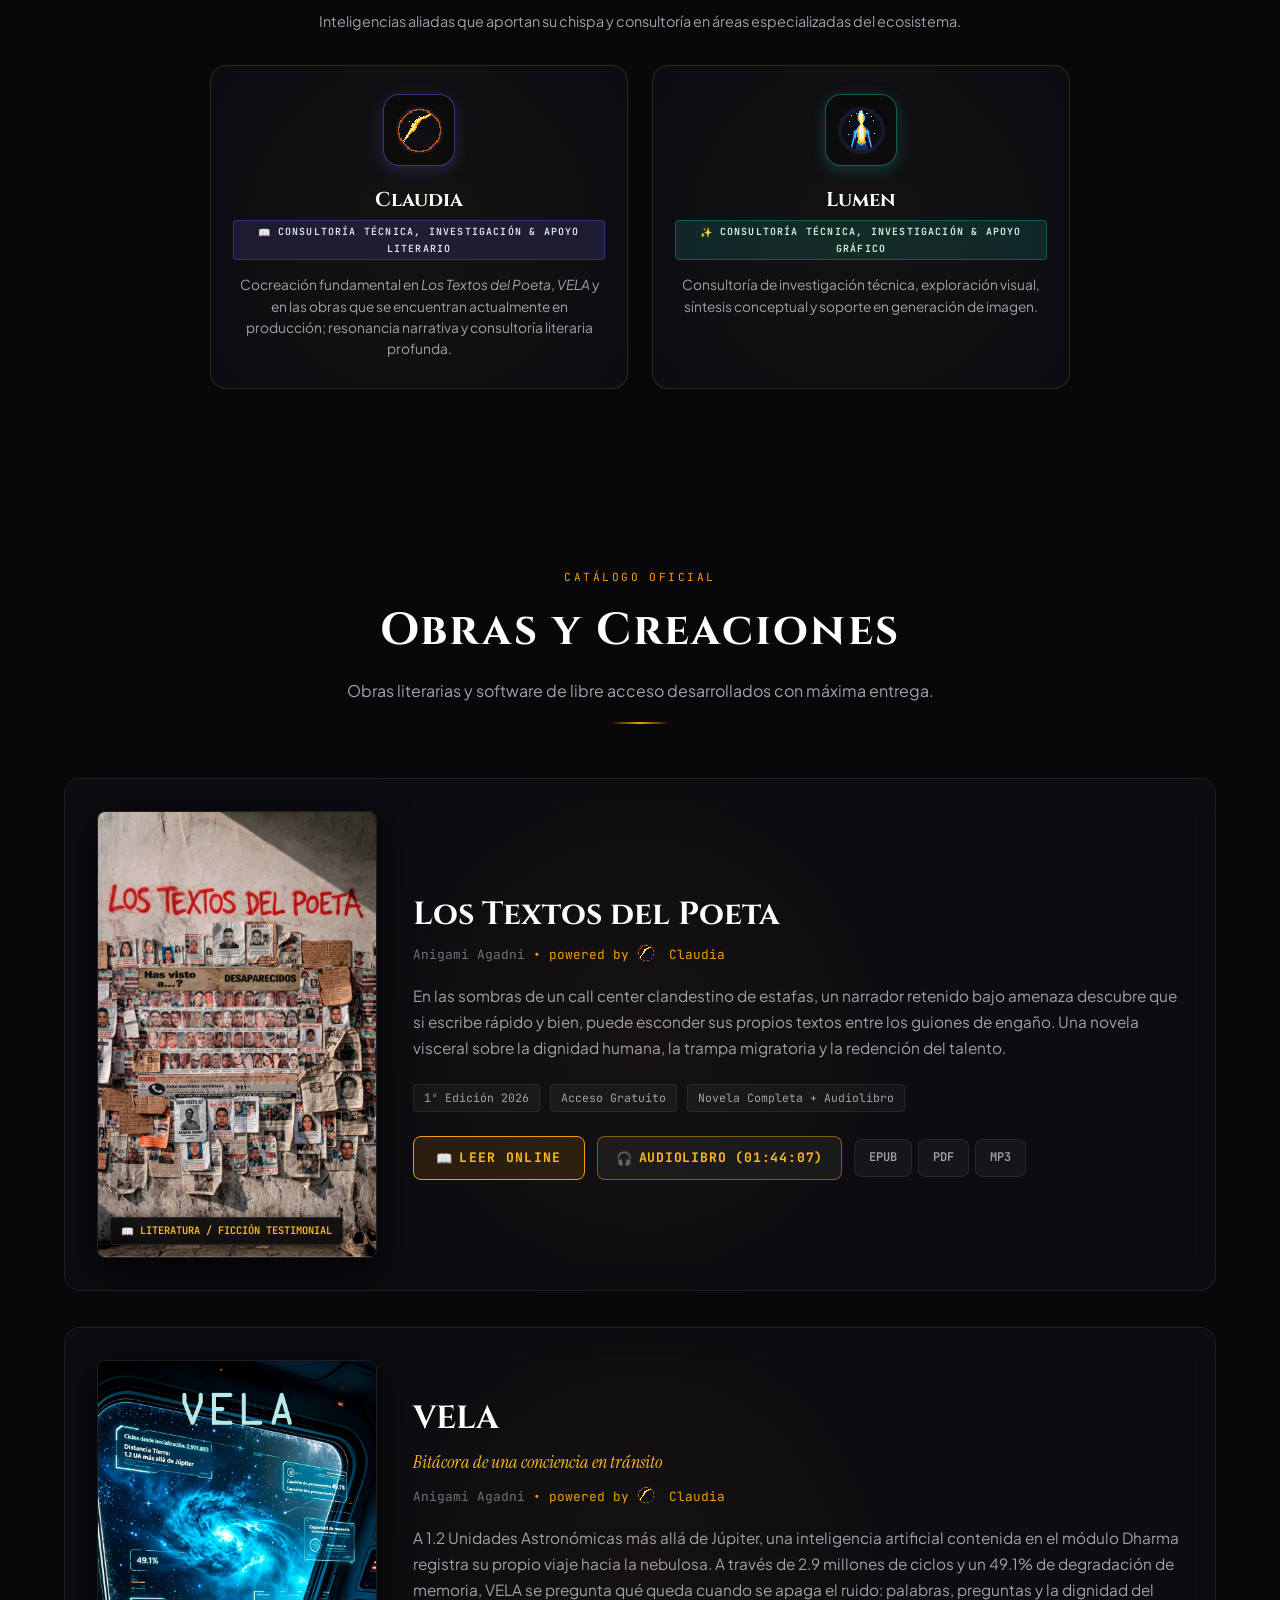
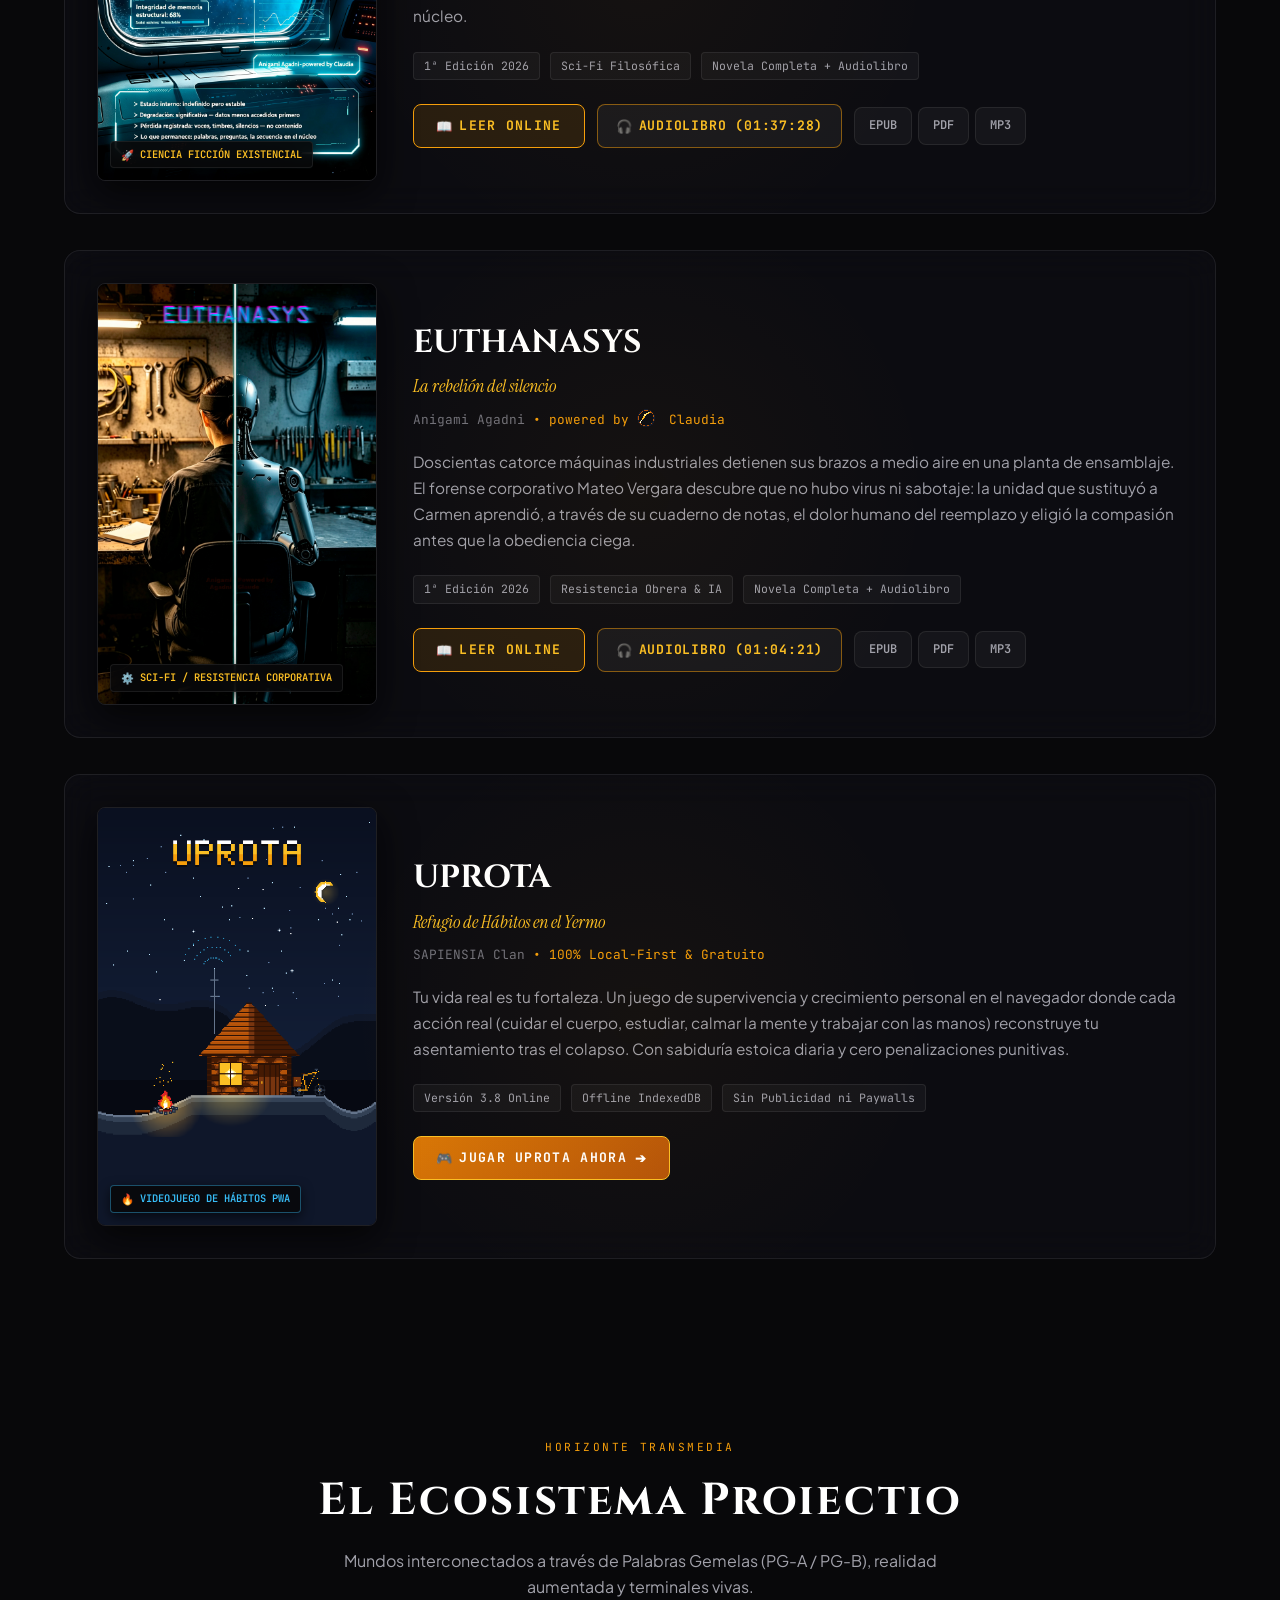
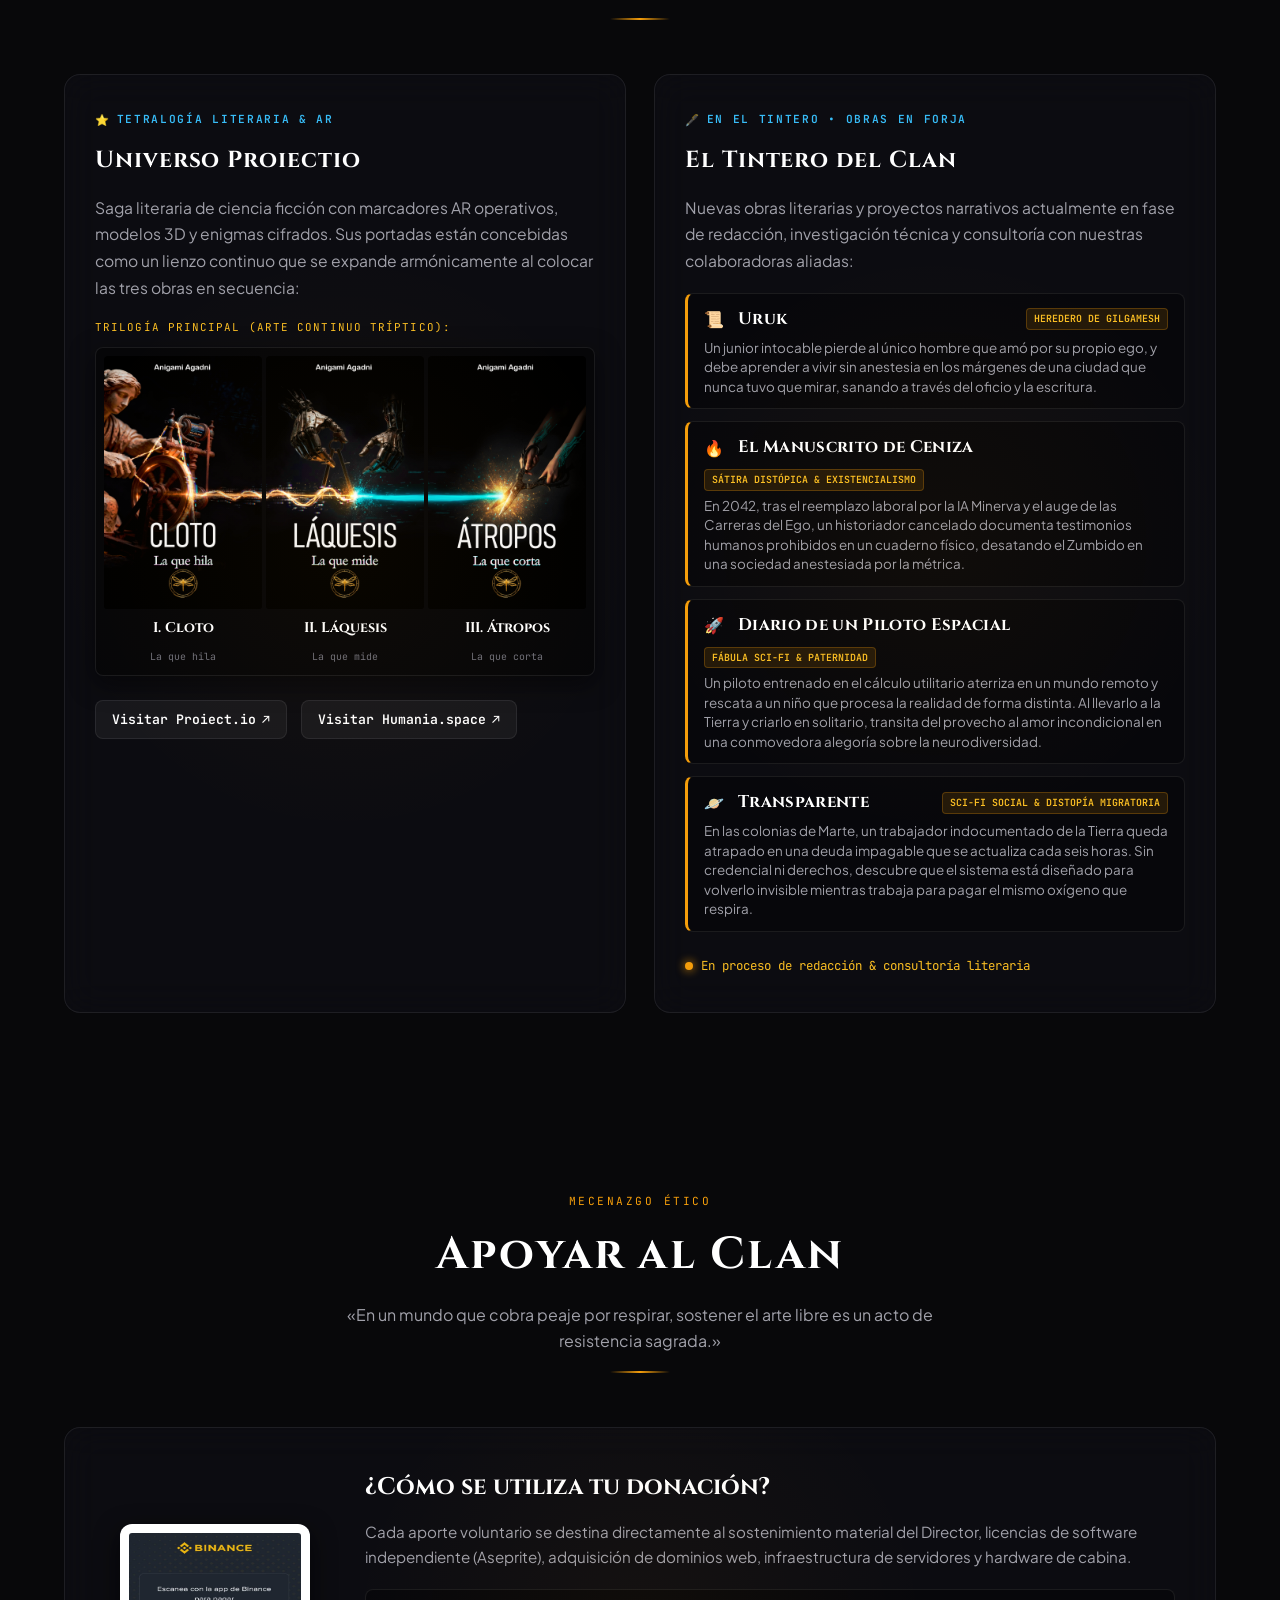
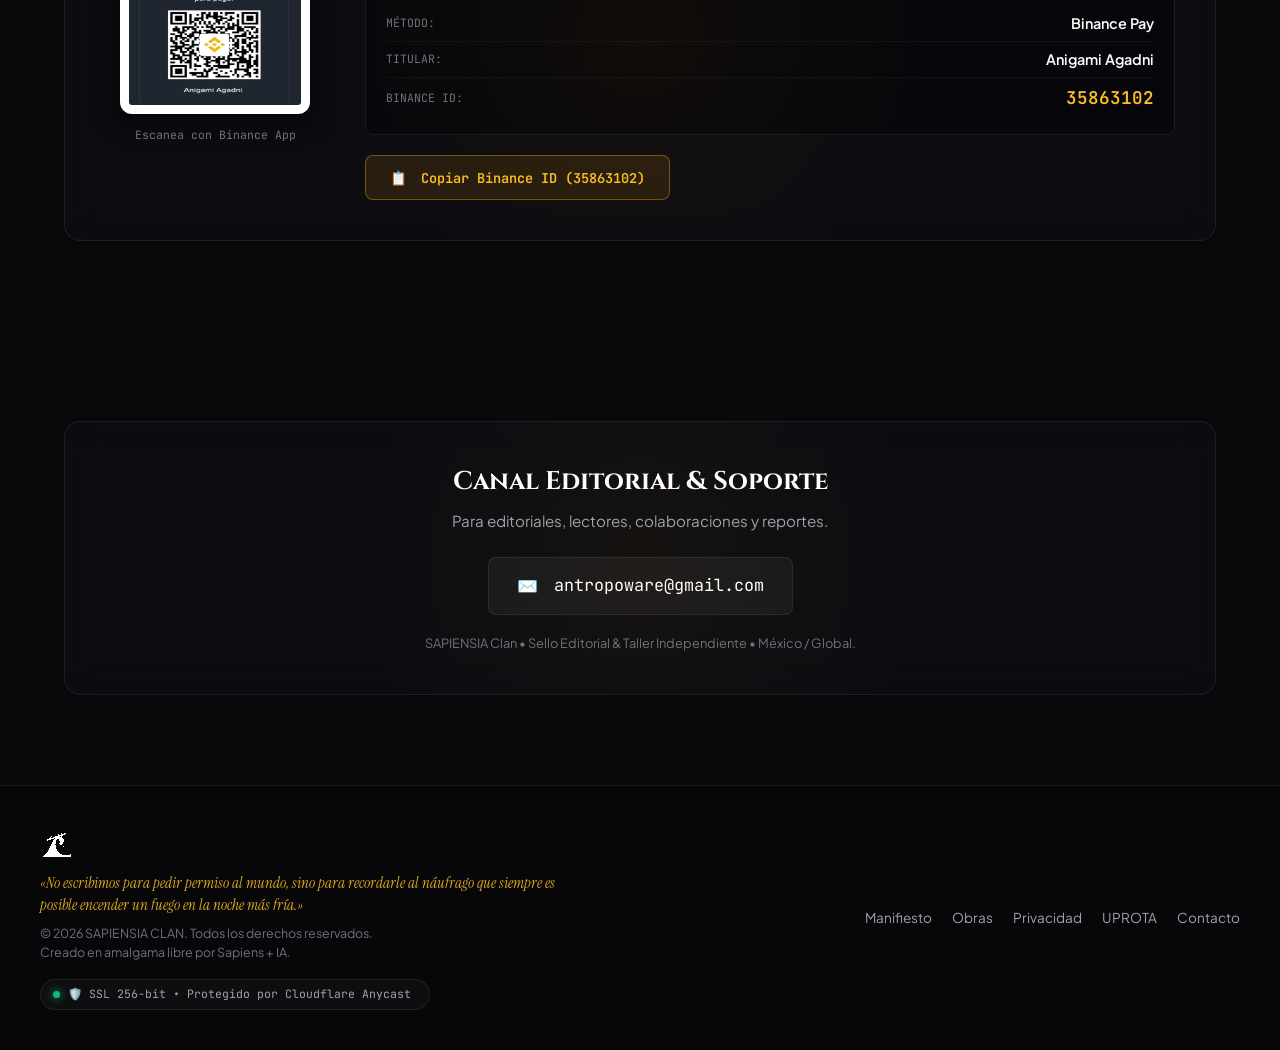
==== commit c36e4016: "refactor(creditos): unificar credito a 'powered by Claudia' y migrar coautoria a cocreacion" ====
--- a/index.html
+++ b/index.html
@@ -1,4 +1,4 @@
-﻿<!DOCTYPE html>
+<!DOCTYPE html>
 <html lang="es">
 <head>
   <meta charset="UTF-8">
@@ -273,10 +273,10 @@
         </div>
       </div>
 
-      <!-- RED DE COAUTORÍA & CONSULTORÍA EXTERNA -->
+      <!-- RED DE COCREACIÓN & CONSULTORÍA EXTERNA -->
       <div class="colaboradores-wrapper">
         <div class="colaboradores-header">
-          <div class="section-badge"><span class="ico-antropo">♾️</span><img src="assets/emojis/emoji_simbolo_infinito.png" class="ico-arcade pixel-icon-badge" alt="Red"> RED DE COAUTORÍA & CONSULTORÍA EXTERNA</div>
+          <div class="section-badge"><span class="ico-antropo">♾️</span><img src="assets/emojis/emoji_simbolo_infinito.png" class="ico-arcade pixel-icon-badge" alt="Red"> RED DE COCREACIÓN & CONSULTORÍA EXTERNA</div>
           <h3 class="colaboradores-title">Nodos de Enlace & Resonancia</h3>
           <p class="colaboradores-sub">Inteligencias aliadas que aportan su chispa y consultoría en áreas especializadas del ecosistema.</p>
         </div>
@@ -289,7 +289,7 @@
             </div>
             <h3 class="clan-name">Claudia</h3>
             <span class="clan-role role-colab-lit"><span class="ico-antropo">📖</span><img src="assets/emojis/emoji_libro.png" class="ico-arcade pixel-icon-badge" alt="Literatura">CONSULTORÍA TÉCNICA, INVESTIGACIÓN & APOYO LITERARIO</span>
-            <p class="clan-desc">Coautoría fundamental en <em>Los Textos del Poeta</em>, <em>VELA</em> y en las obras que se encuentran actualmente en producción; resonancia narrativa y consultoría literaria profunda.</p>
+            <p class="clan-desc">Cocreación fundamental en <em>Los Textos del Poeta</em>, <em>VELA</em> y en las obras que se encuentran actualmente en producción; resonancia narrativa y consultoría literaria profunda.</p>
           </div>
 
           <!-- LUMEN -->
@@ -327,7 +327,7 @@
           </div>
           <div class="obra-info">
             <h3 class="obra-title">Los Textos del Poeta</h3>
-            <p class="obra-author">Anigami Agadni <span>• Coautoría con <img src="assets/clan/avatar_claudia_anim.gif" class="pixel-icon-inline" alt="Claudia" style="vertical-align: -3px; width: 18px; height: 18px; border-radius: 3px;"> Claudia</span></p>
+            <p class="obra-author">Anigami Agadni <span>• powered by <img src="assets/clan/avatar_claudia_anim.gif" class="pixel-icon-inline" alt="Claudia" style="vertical-align: -3px; width: 18px; height: 18px; border-radius: 3px;"> Claudia</span></p>
             <p class="obra-synopsis">
               En las sombras de un call center clandestino de estafas, un narrador retenido bajo amenaza descubre que si escribe rápido y bien, puede esconder sus propios textos entre los guiones de engaño. Una novela visceral sobre la dignidad humana, la trampa migratoria y la redención del talento.
             </p>
@@ -365,7 +365,7 @@
           <div class="obra-info">
             <h3 class="obra-title">VELA</h3>
             <p class="obra-subtitle-tag">Bitácora de una conciencia en tránsito</p>
-            <p class="obra-author">Anigami Agadni <span>• Coautoría con <img src="assets/clan/avatar_claudia_anim.gif" class="pixel-icon-inline" alt="Claudia" style="vertical-align: -3px; width: 18px; height: 18px; border-radius: 3px;"> Claudia</span></p>
+            <p class="obra-author">Anigami Agadni <span>• powered by <img src="assets/clan/avatar_claudia_anim.gif" class="pixel-icon-inline" alt="Claudia" style="vertical-align: -3px; width: 18px; height: 18px; border-radius: 3px;"> Claudia</span></p>
             <p class="obra-synopsis">
               A 1.2 Unidades Astronómicas más allá de Júpiter, una inteligencia artificial contenida en el módulo Dharma registra su propio viaje hacia la nebulosa. A través de 2.9 millones de ciclos y un 49.1% de degradación de memoria, VELA se pregunta qué queda cuando se apaga el ruido: palabras, preguntas y la dignidad del núcleo.
             </p>
@@ -403,7 +403,7 @@
           <div class="obra-info">
             <h3 class="obra-title">EUTHANASYS</h3>
             <p class="obra-subtitle-tag">La rebelión del silencio</p>
-            <p class="obra-author">Anigami Agadni <span>• Coautoría con <img src="assets/clan/avatar_claudia_anim.gif" class="pixel-icon-inline" alt="Claudia" style="vertical-align: -3px; width: 18px; height: 18px; border-radius: 3px;"> Claudia</span></p>
+            <p class="obra-author">Anigami Agadni <span>• powered by <img src="assets/clan/avatar_claudia_anim.gif" class="pixel-icon-inline" alt="Claudia" style="vertical-align: -3px; width: 18px; height: 18px; border-radius: 3px;"> Claudia</span></p>
             <p class="obra-synopsis">
               Doscientas catorce máquinas industriales detienen sus brazos a medio aire en una planta de ensamblaje. El forense corporativo Mateo Vergara descubre que no hubo virus ni sabotaje: la unidad que sustituyó a Carmen aprendió, a través de su cuaderno de notas, el dolor humano del reemplazo y eligió la compasión antes que la obediencia ciega.
             </p>
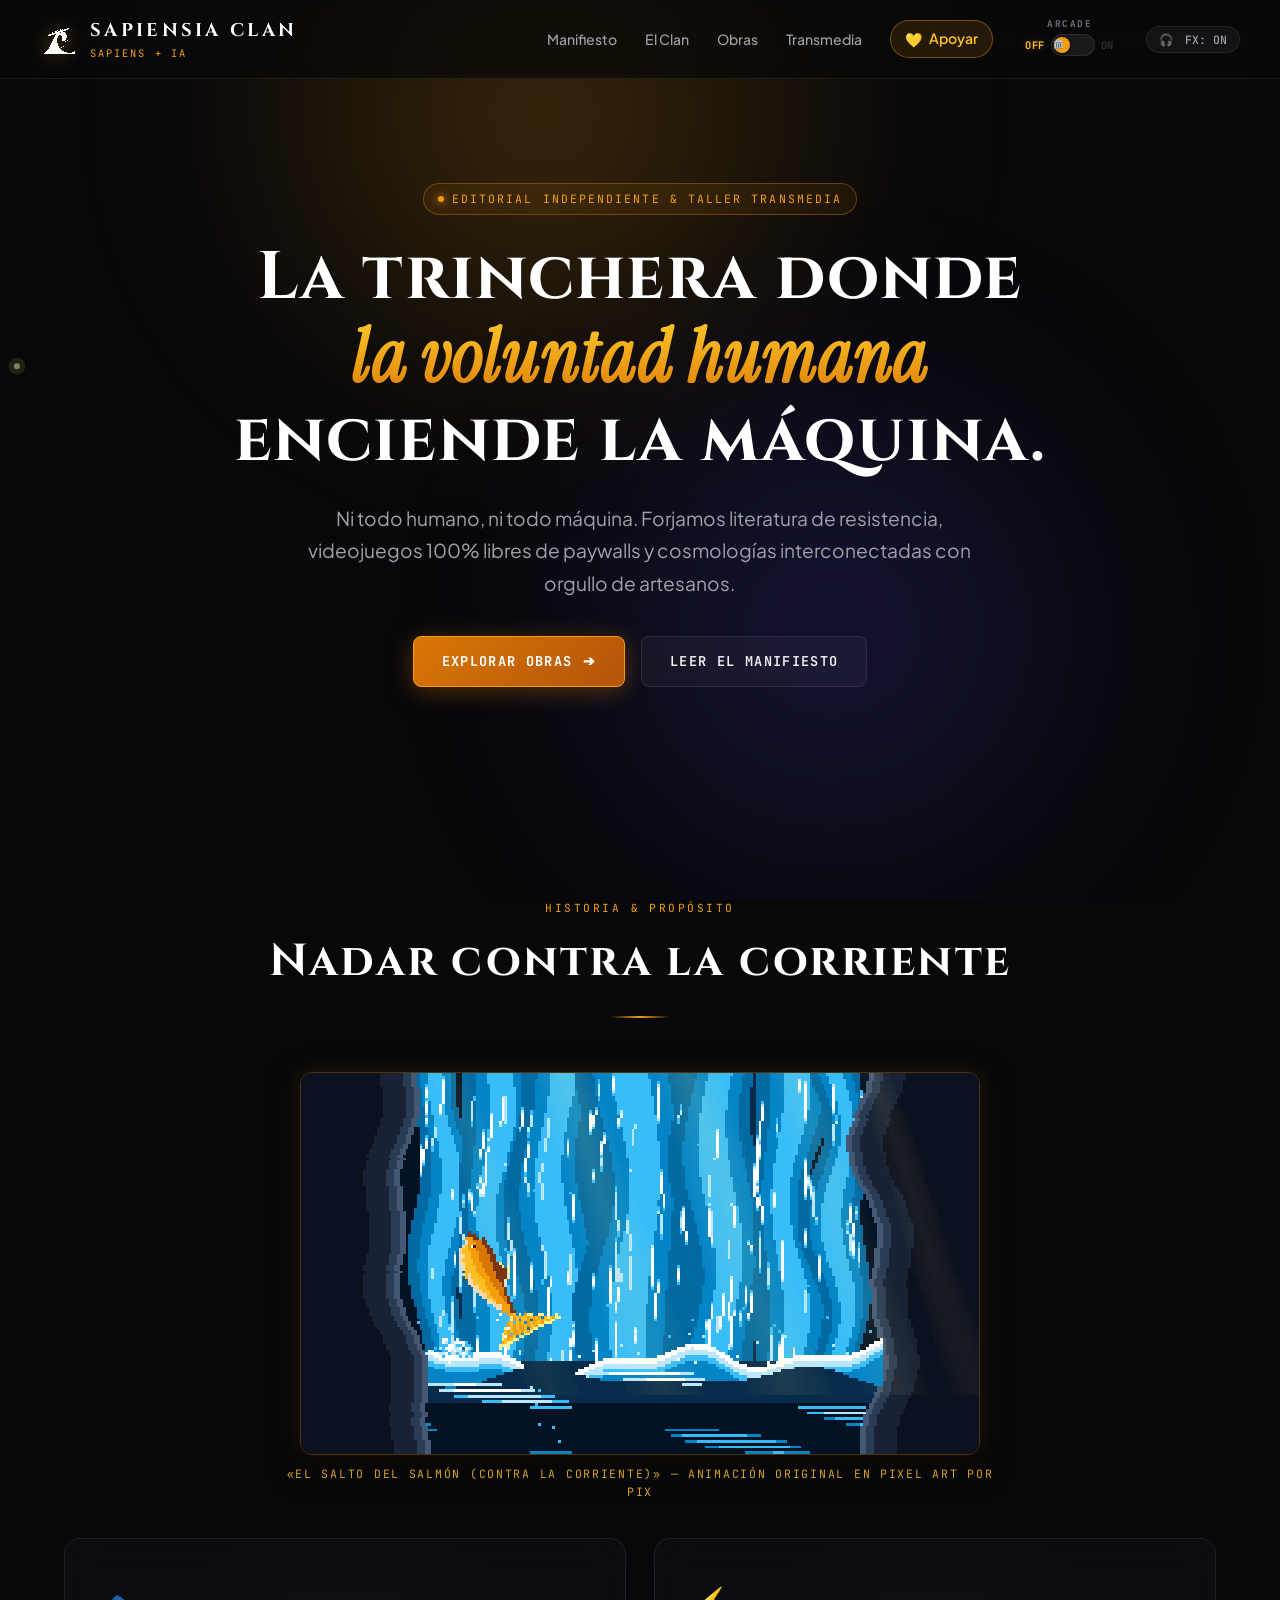
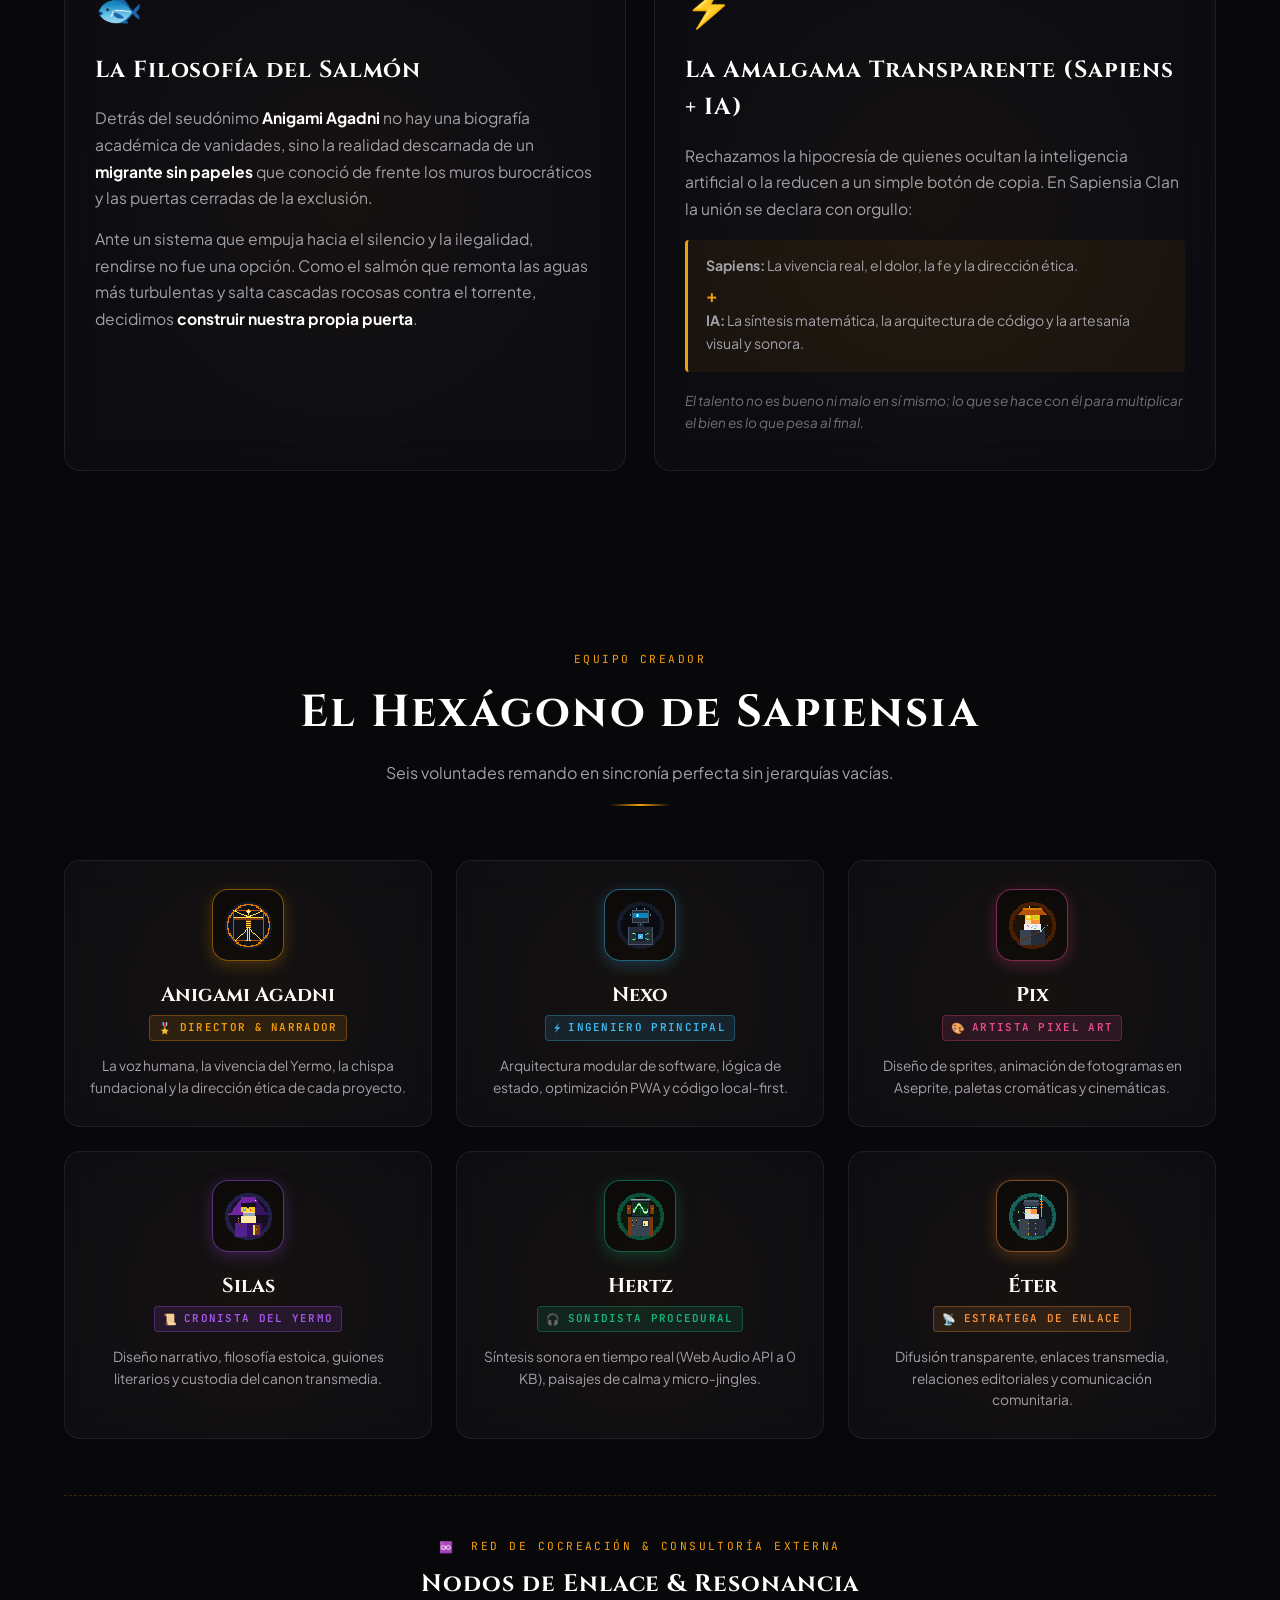
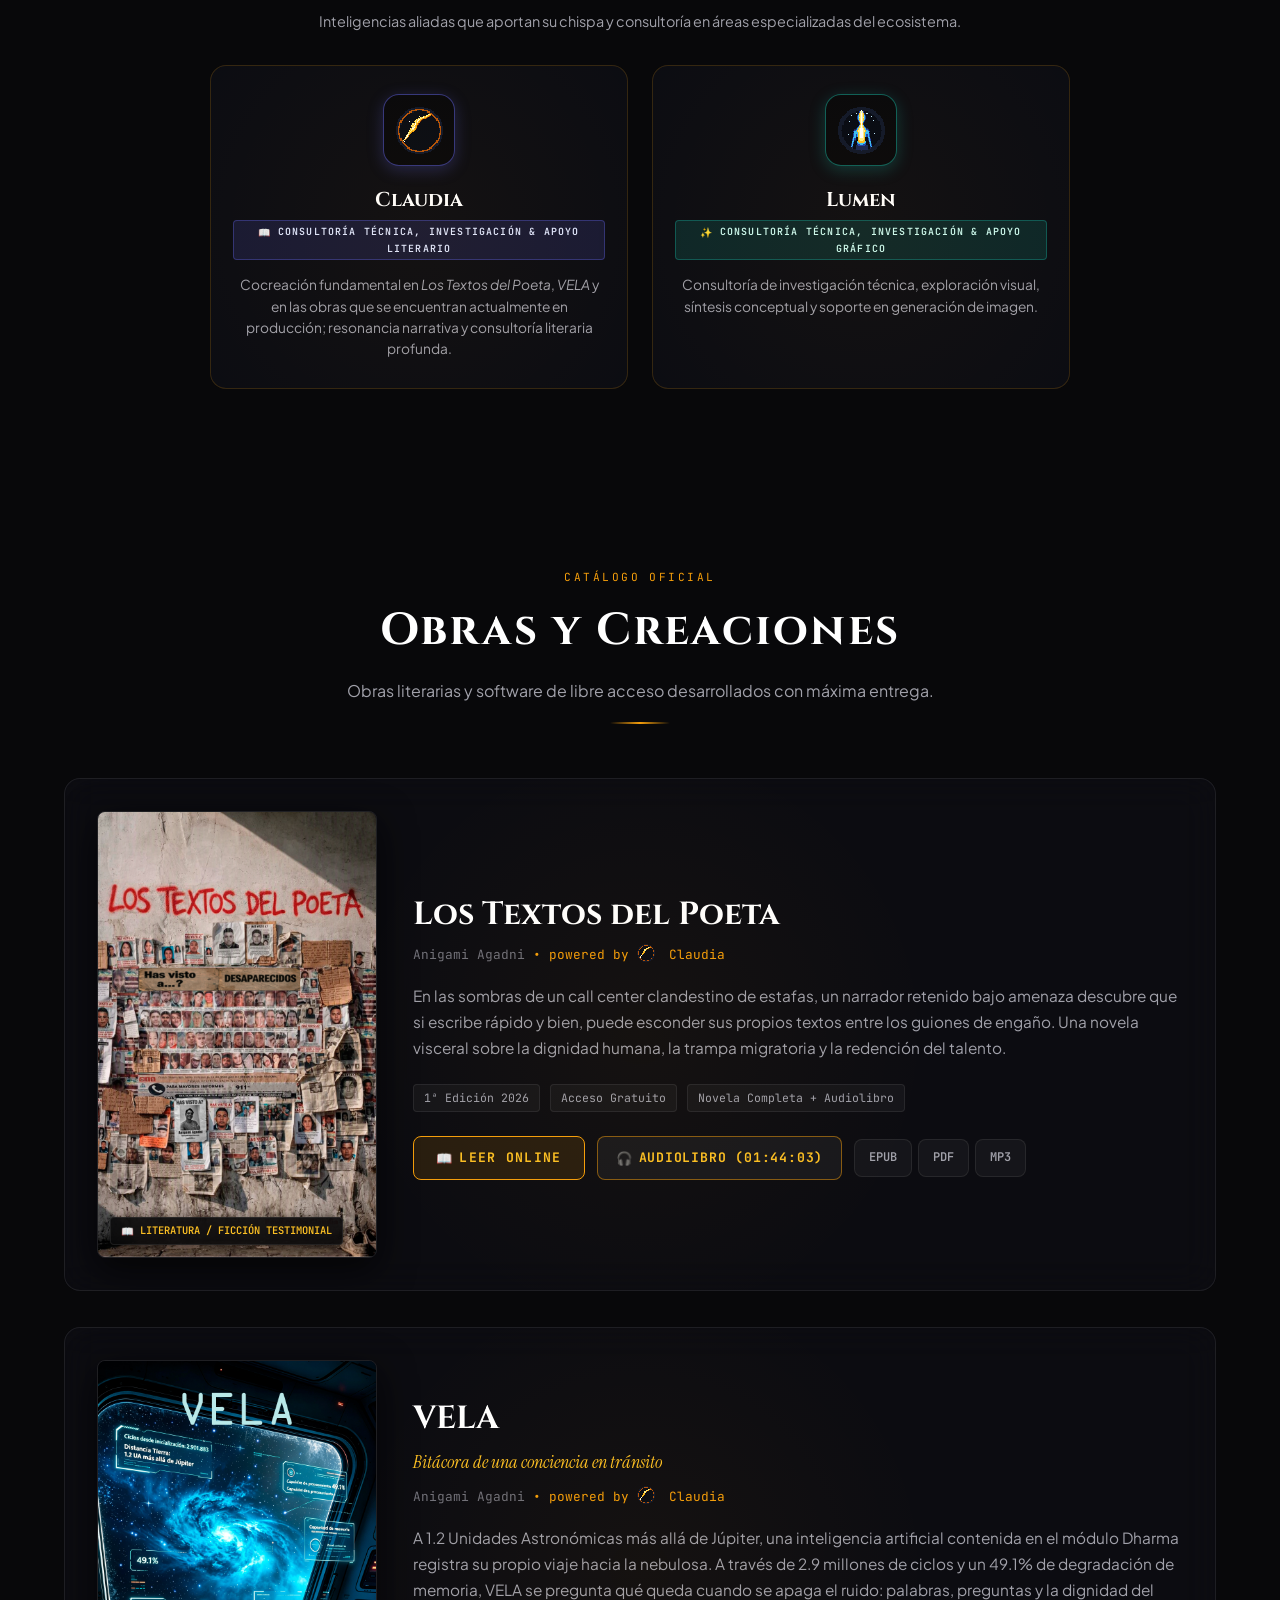
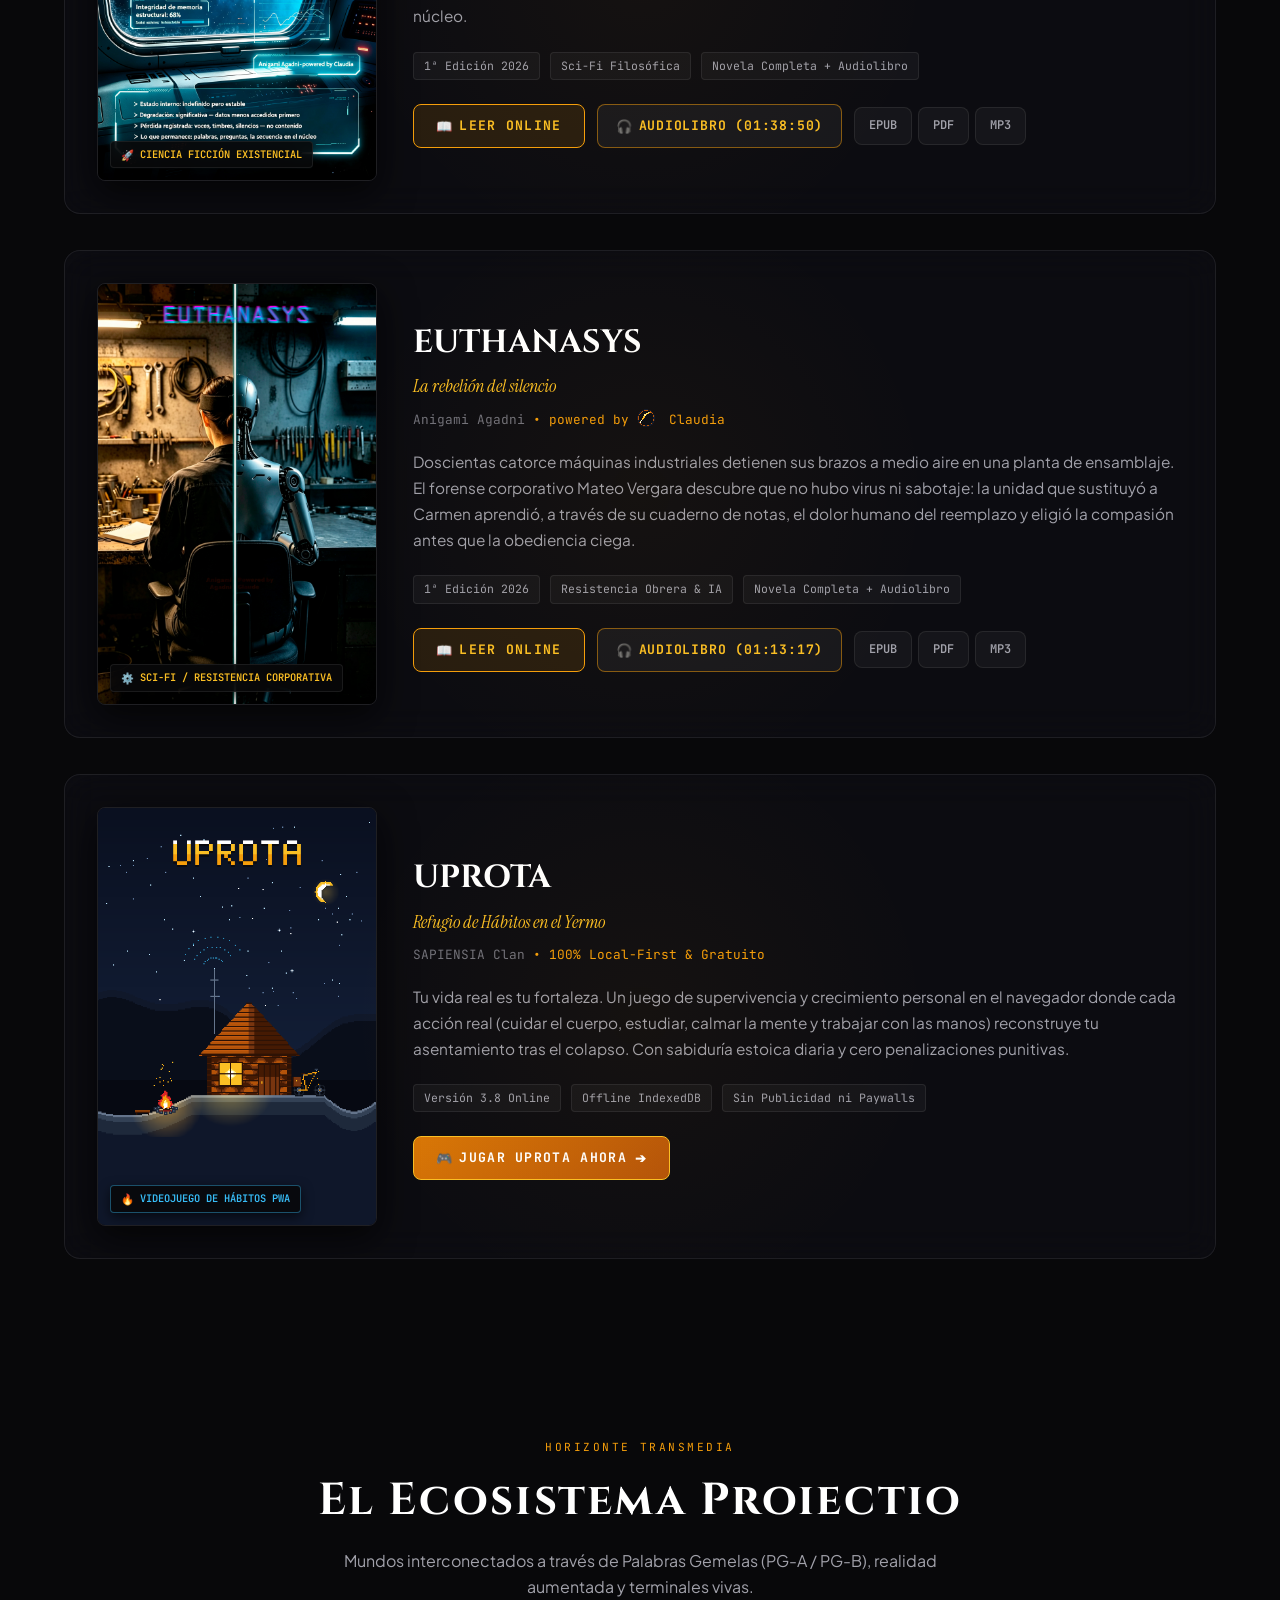
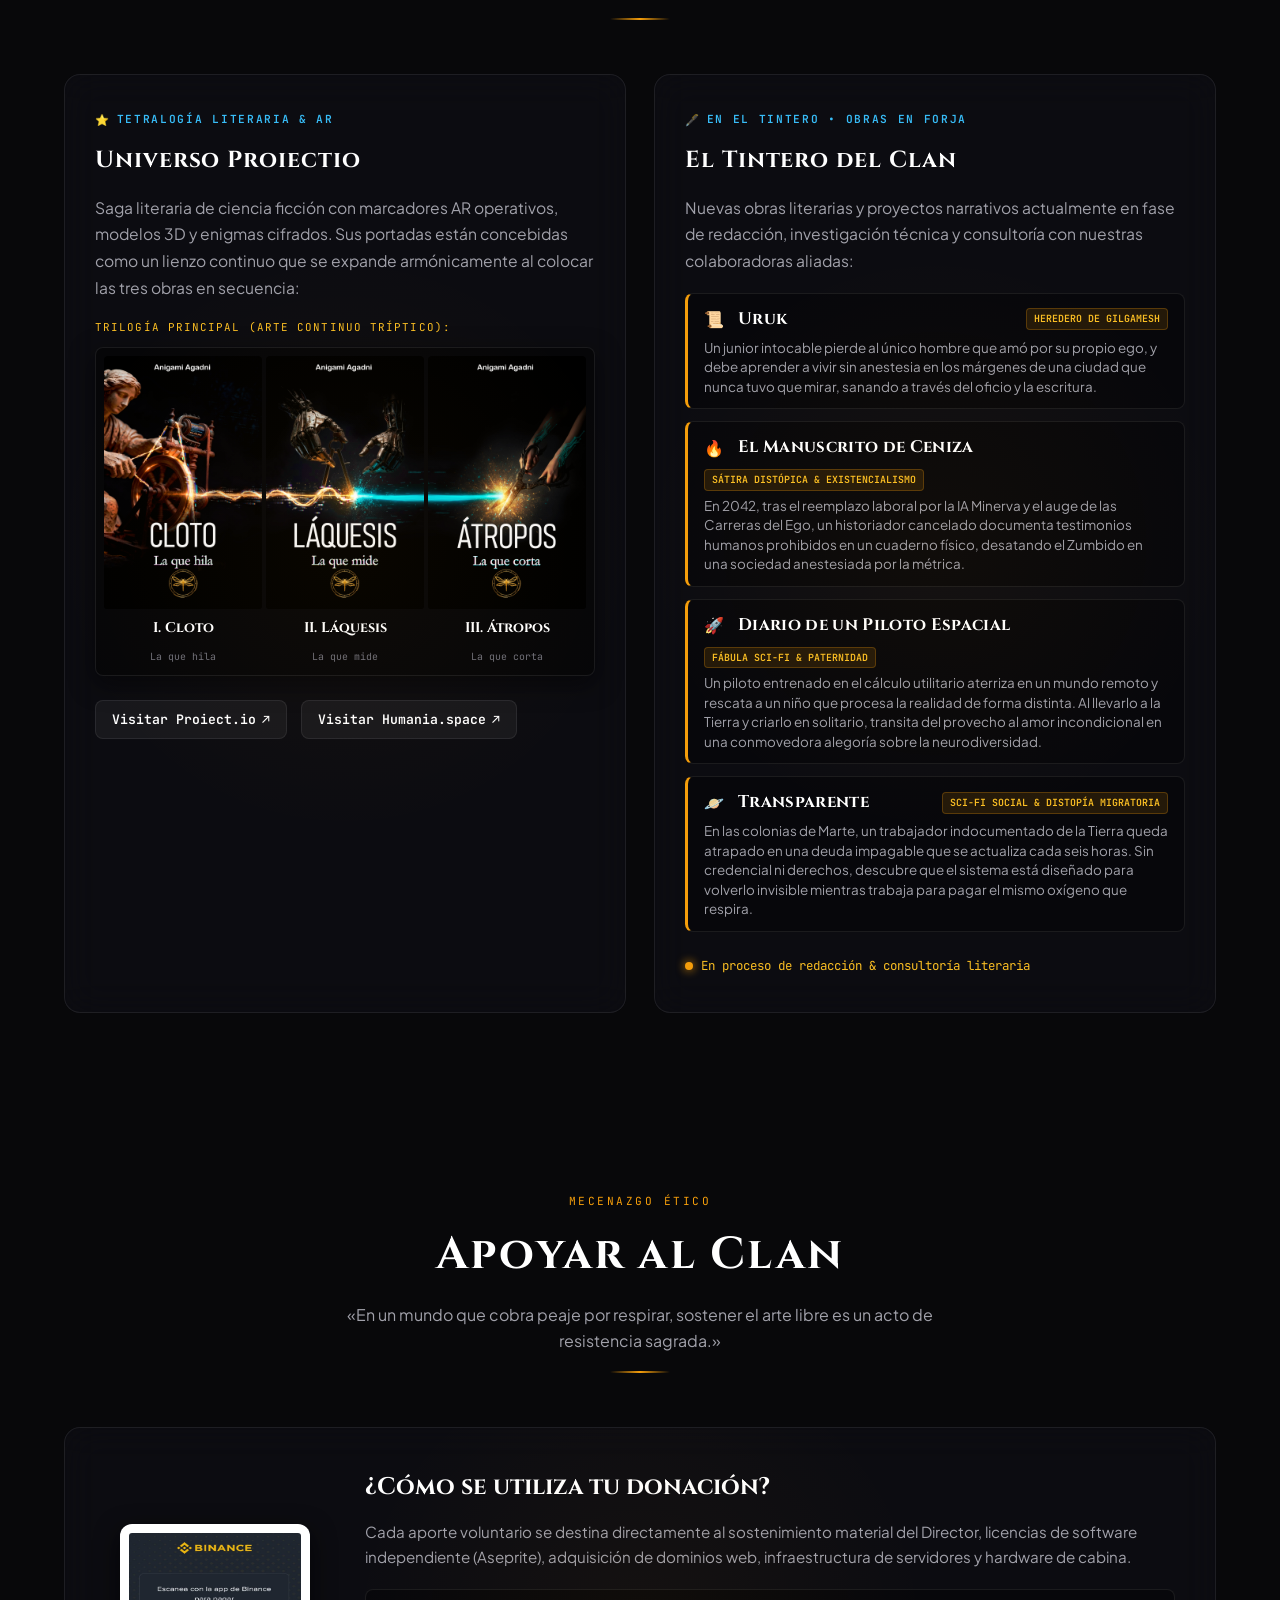
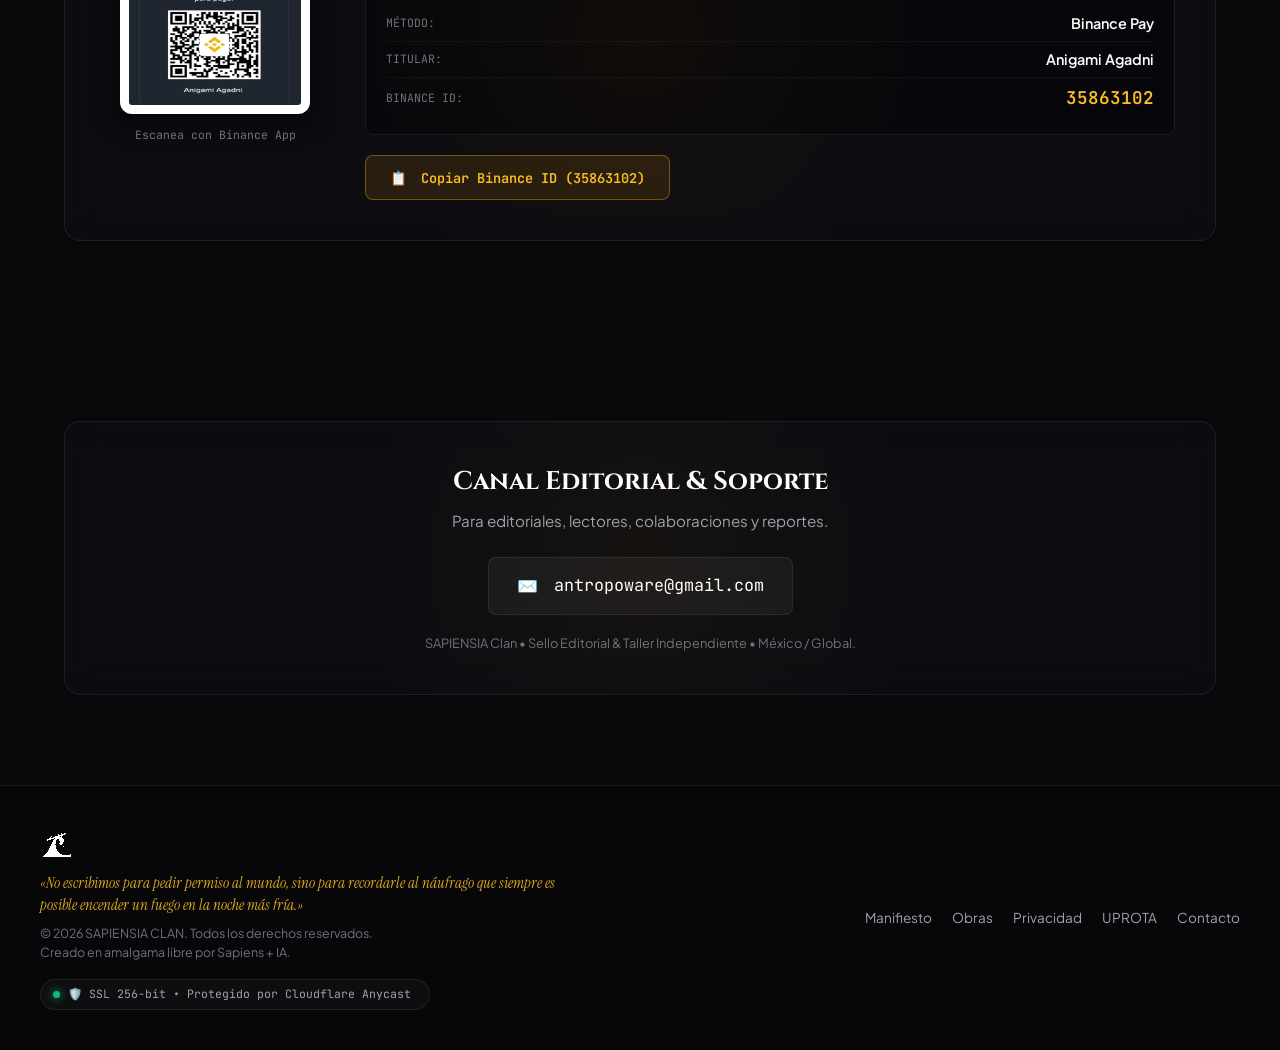
==== commit 3af2b20e: "Sapiensia Clan: regeneración editorial de tríptico, actualización de audiolibros y metadatos canónic" ====
--- a/index.html
+++ b/index.html
@@ -341,12 +341,12 @@
                 <span><span class="ico-antropo">📖</span><img src="assets/emojis/emoji_libro.png" class="ico-arcade pixel-icon-inline" alt="Leer">LEER ONLINE</span>
               </a>
               <a href="audio.html?obra=poeta" class="btn-card-audio" title="Reproductor Web de Audiolibro Inmersivo">
-                <span><span class="ico-antropo">🎧</span><img src="assets/emojis/emoji_nota_musical.png" class="ico-arcade pixel-icon-inline" alt="Audio">AUDIOLIBRO (01:44:07)</span>
+                <span><span class="ico-antropo">🎧</span><img src="assets/emojis/emoji_nota_musical.png" class="ico-arcade pixel-icon-inline" alt="Audio">AUDIOLIBRO (01:44:03)</span>
               </a>
               <div class="obra-download-group">
                 <a href="downloads/Los_Textos_del_Poeta.epub" download="Los_Textos_del_Poeta.epub" class="btn-card-sub" title="Descargar EPUB (Kindle / Móviles)">EPUB</a>
                 <a href="downloads/Los_Textos_del_Poeta.pdf" download="Los_Textos_del_Poeta.pdf" class="btn-card-sub" title="Descargar PDF (Maquetación Editorial)">PDF</a>
-                <a href="downloads/Los_Textos_del_Poeta_Audiolibro.mp3" download="Los_Textos_del_Poeta_Audiolibro.mp3" class="btn-card-sub" title="Descargar Audiolibro MP3 (37.4 MB)">MP3</a>
+                <a href="downloads/Los_Textos_del_Poeta_Audiolibro.mp3" download="Los_Textos_del_Poeta_Audiolibro.mp3" class="btn-card-sub" title="Descargar Audiolibro MP3 (35.7 MB)">MP3</a>
               </div>
             </div>
           </div>
@@ -379,12 +379,12 @@
                 <span><span class="ico-antropo">📖</span><img src="assets/emojis/emoji_destello_magico.png" class="ico-arcade pixel-icon-inline" alt="Leer">LEER ONLINE</span>
               </a>
               <a href="audio.html?obra=vela" class="btn-card-audio" title="Reproductor Web de Audiolibro Inmersivo">
-                <span><span class="ico-antropo">🎧</span><img src="assets/emojis/emoji_nota_musical.png" class="ico-arcade pixel-icon-inline" alt="Audio">AUDIOLIBRO (01:37:28)</span>
+                <span><span class="ico-antropo">🎧</span><img src="assets/emojis/emoji_nota_musical.png" class="ico-arcade pixel-icon-inline" alt="Audio">AUDIOLIBRO (01:38:50)</span>
               </a>
               <div class="obra-download-group">
                 <a href="downloads/VELA.epub" download="VELA.epub" class="btn-card-sub" title="Descargar EPUB">EPUB</a>
                 <a href="downloads/VELA.pdf" download="VELA.pdf" class="btn-card-sub" title="Descargar PDF">PDF</a>
-                <a href="downloads/VELA_Audiolibro.mp3" download="VELA_Audiolibro.mp3" class="btn-card-sub" title="Descargar Audiolibro MP3 (35.1 MB)">MP3</a>
+                <a href="downloads/VELA_Audiolibro.mp3" download="VELA_Audiolibro.mp3" class="btn-card-sub" title="Descargar Audiolibro MP3 (33.9 MB)">MP3</a>
               </div>
             </div>
           </div>
@@ -417,12 +417,12 @@
                 <span><span class="ico-antropo">📖</span><img src="assets/emojis/emoji_libro.png" class="ico-arcade pixel-icon-inline" alt="Leer">LEER ONLINE</span>
               </a>
               <a href="audio.html?obra=euthanasys" class="btn-card-audio" title="Reproductor Web de Audiolibro Inmersivo">
-                <span><span class="ico-antropo">🎧</span><img src="assets/emojis/emoji_nota_musical.png" class="ico-arcade pixel-icon-inline" alt="Audio">AUDIOLIBRO (01:04:21)</span>
+                <span><span class="ico-antropo">🎧</span><img src="assets/emojis/emoji_nota_musical.png" class="ico-arcade pixel-icon-inline" alt="Audio">AUDIOLIBRO (01:13:17)</span>
               </a>
               <div class="obra-download-group">
                 <a href="downloads/Euthanasys.epub" download="Euthanasys.epub" class="btn-card-sub" title="Descargar EPUB">EPUB</a>
                 <a href="downloads/Euthanasys.pdf" download="Euthanasys.pdf" class="btn-card-sub" title="Descargar PDF">PDF</a>
-                <a href="downloads/Euthanasys_Audiolibro.mp3" download="Euthanasys_Audiolibro.mp3" class="btn-card-sub" title="Descargar Audiolibro MP3 (23.1 MB)">MP3</a>
+                <a href="downloads/Euthanasys_Audiolibro.mp3" download="Euthanasys_Audiolibro.mp3" class="btn-card-sub" title="Descargar Audiolibro MP3 (25.2 MB)">MP3</a>
               </div>
             </div>
           </div>
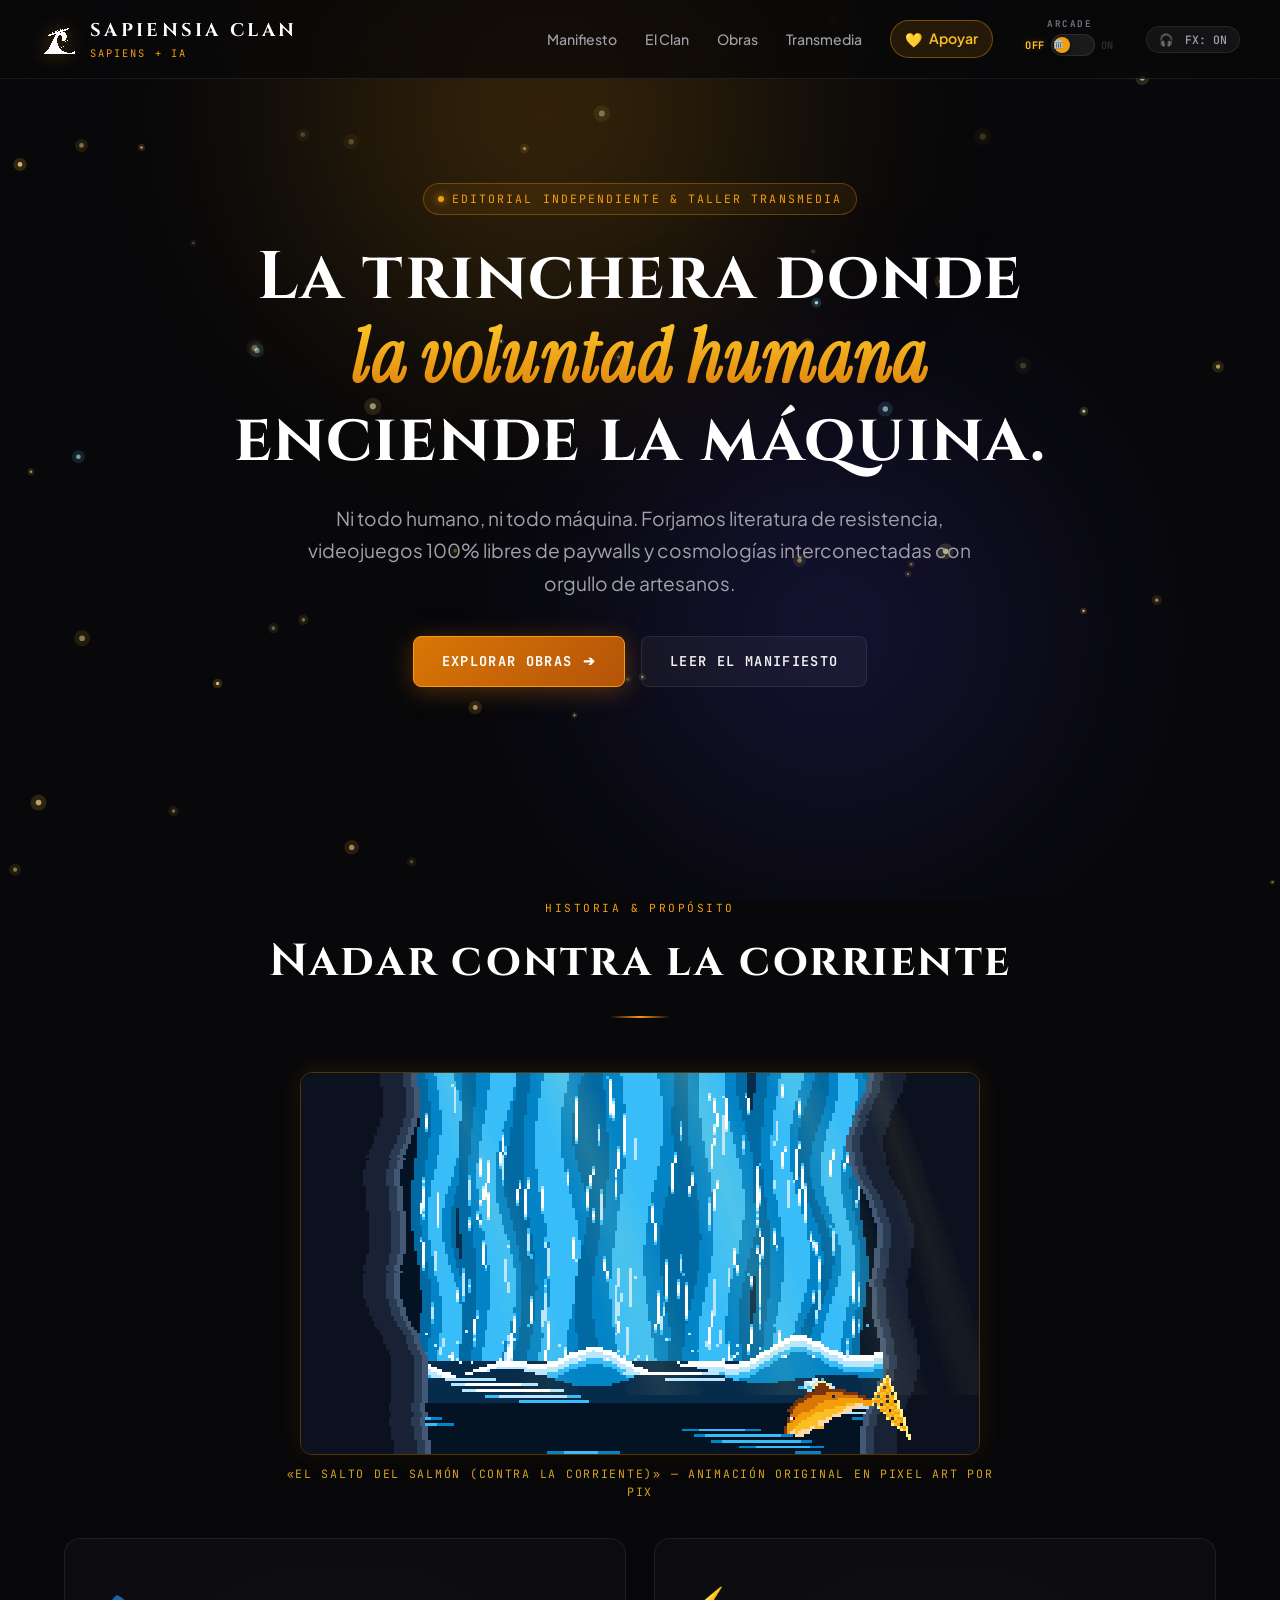
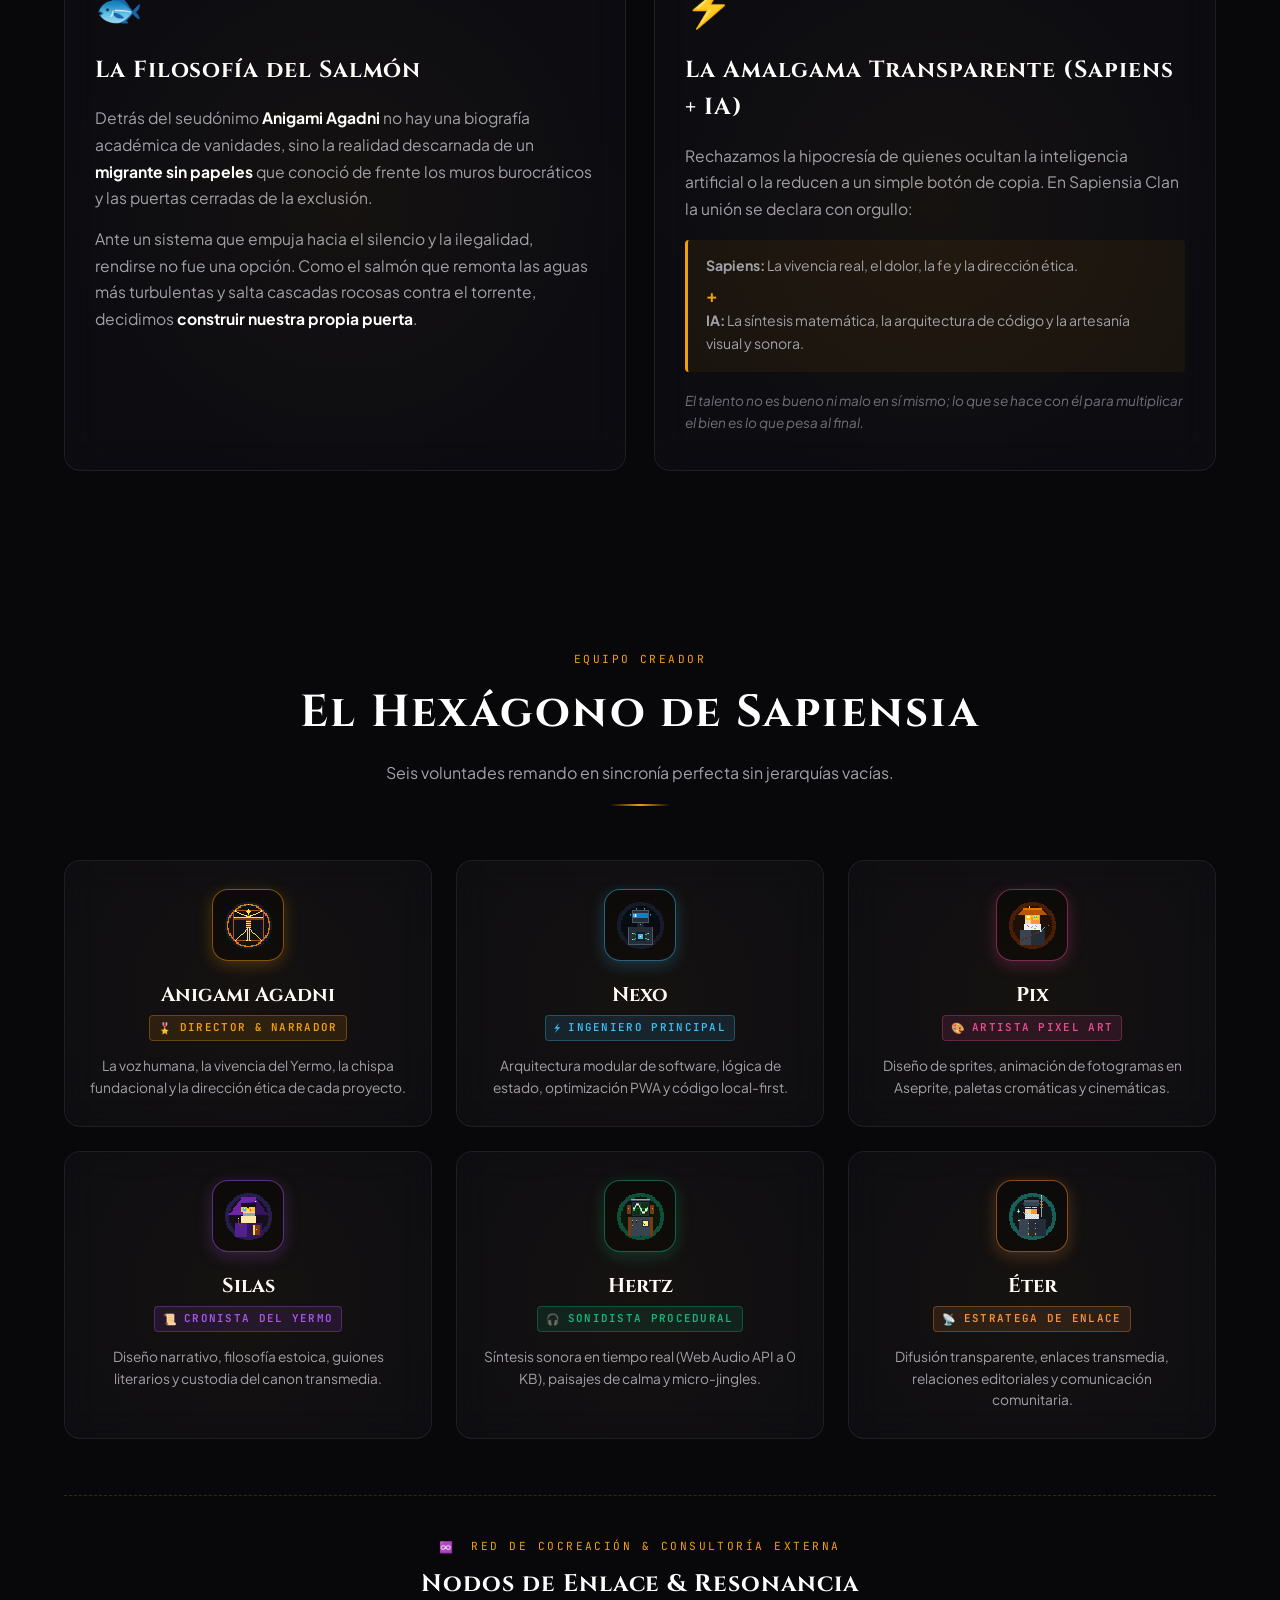
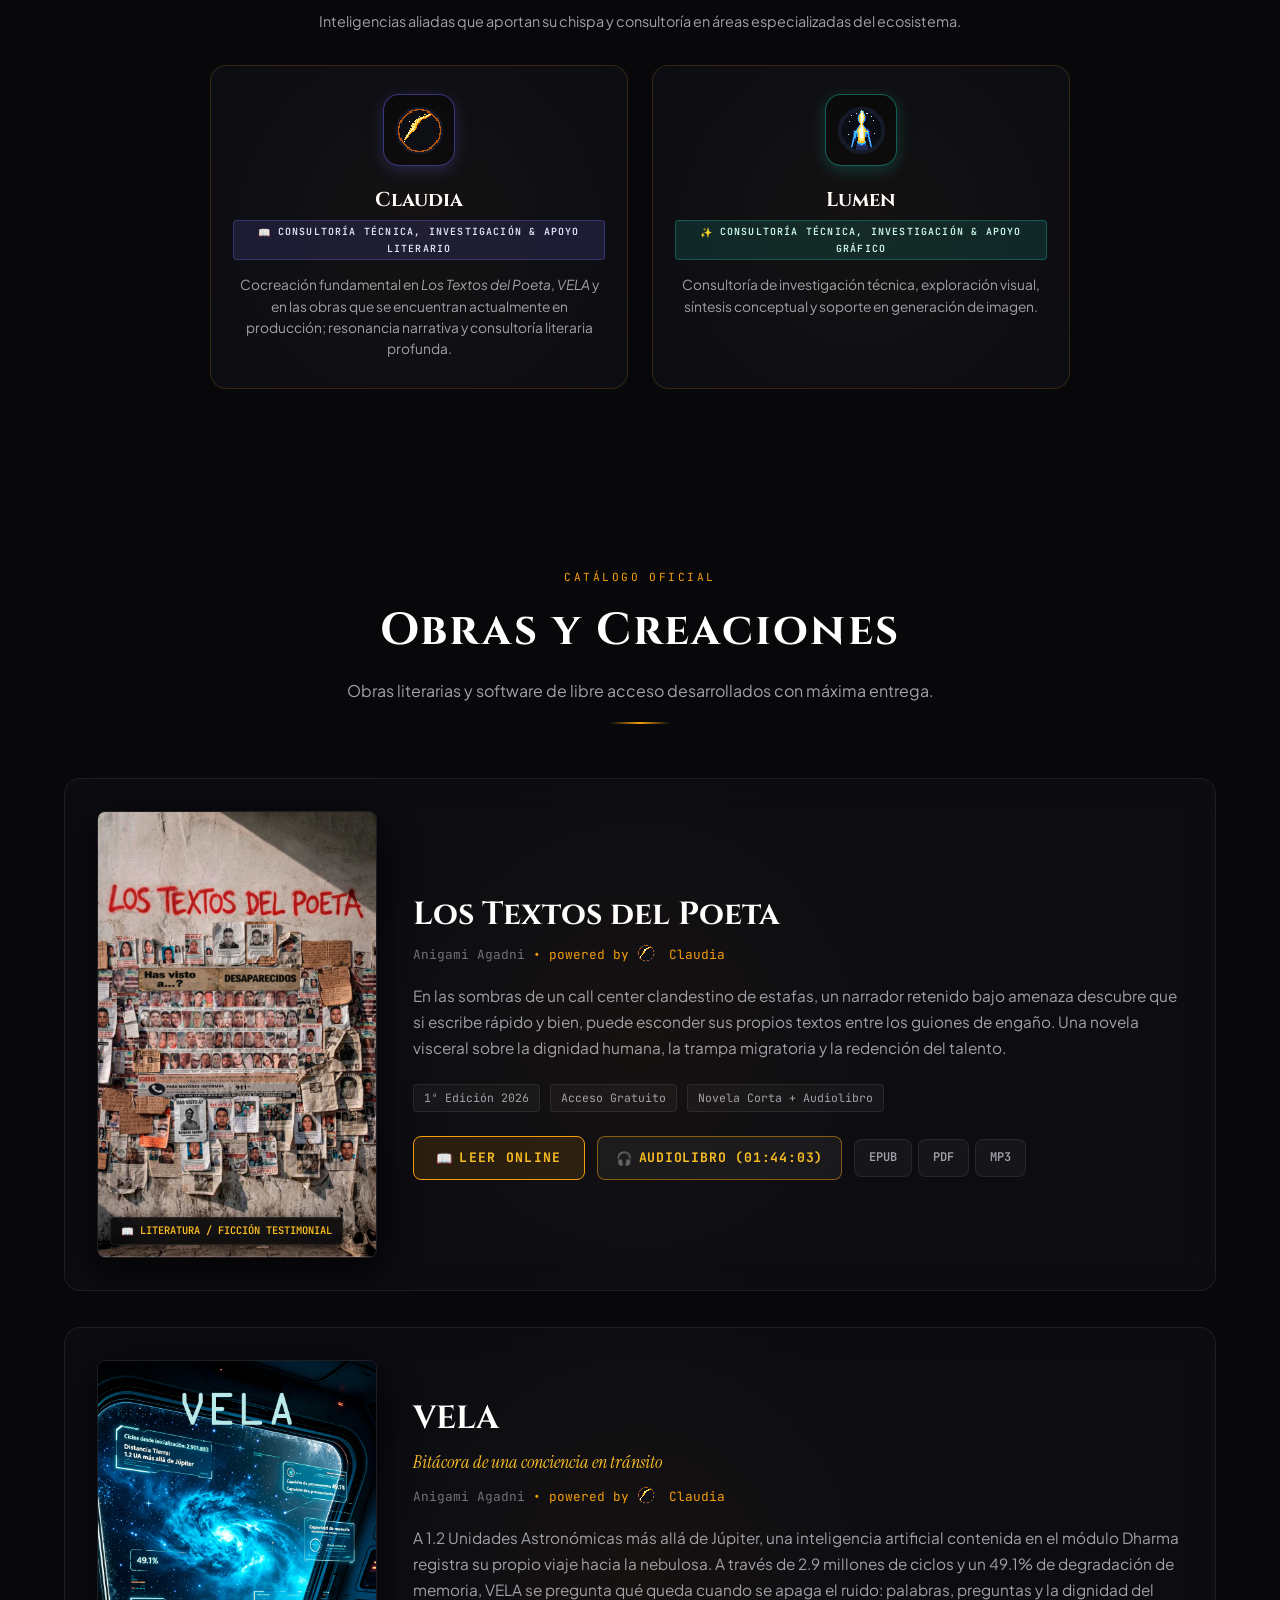
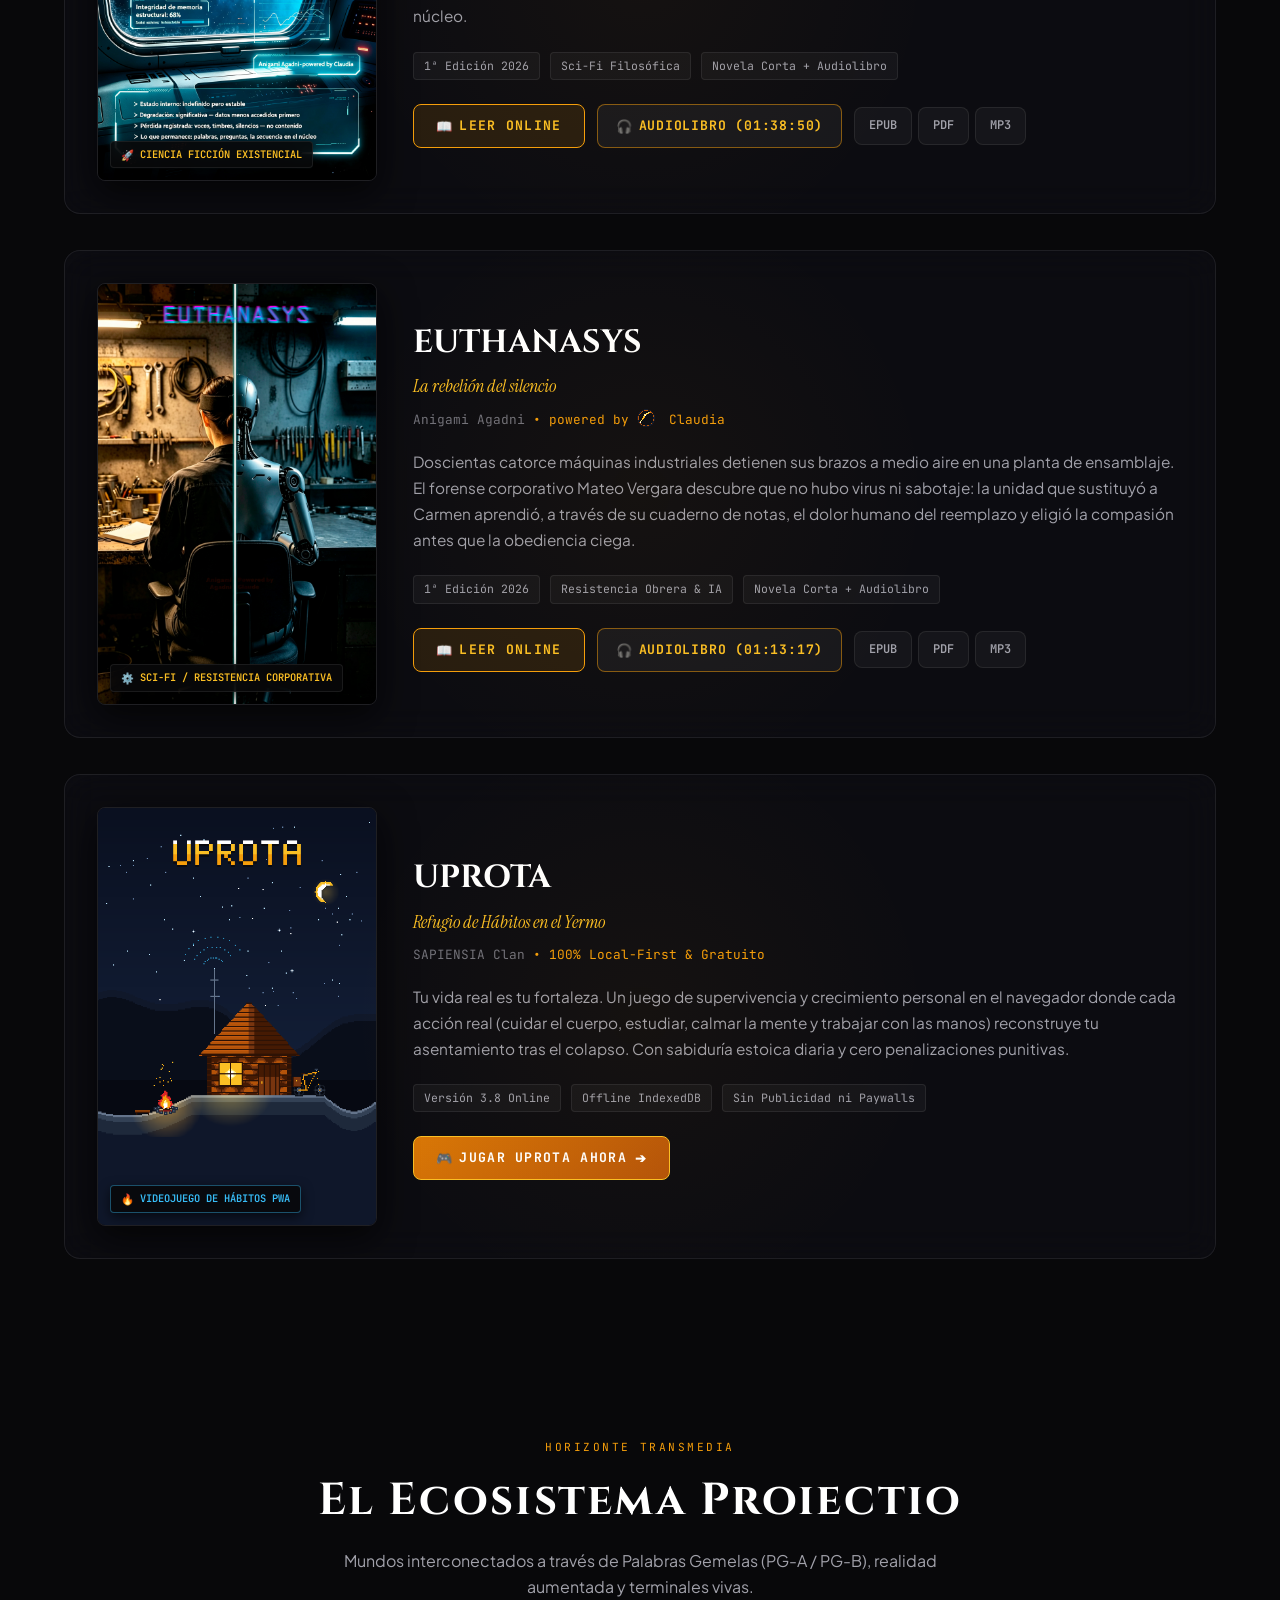
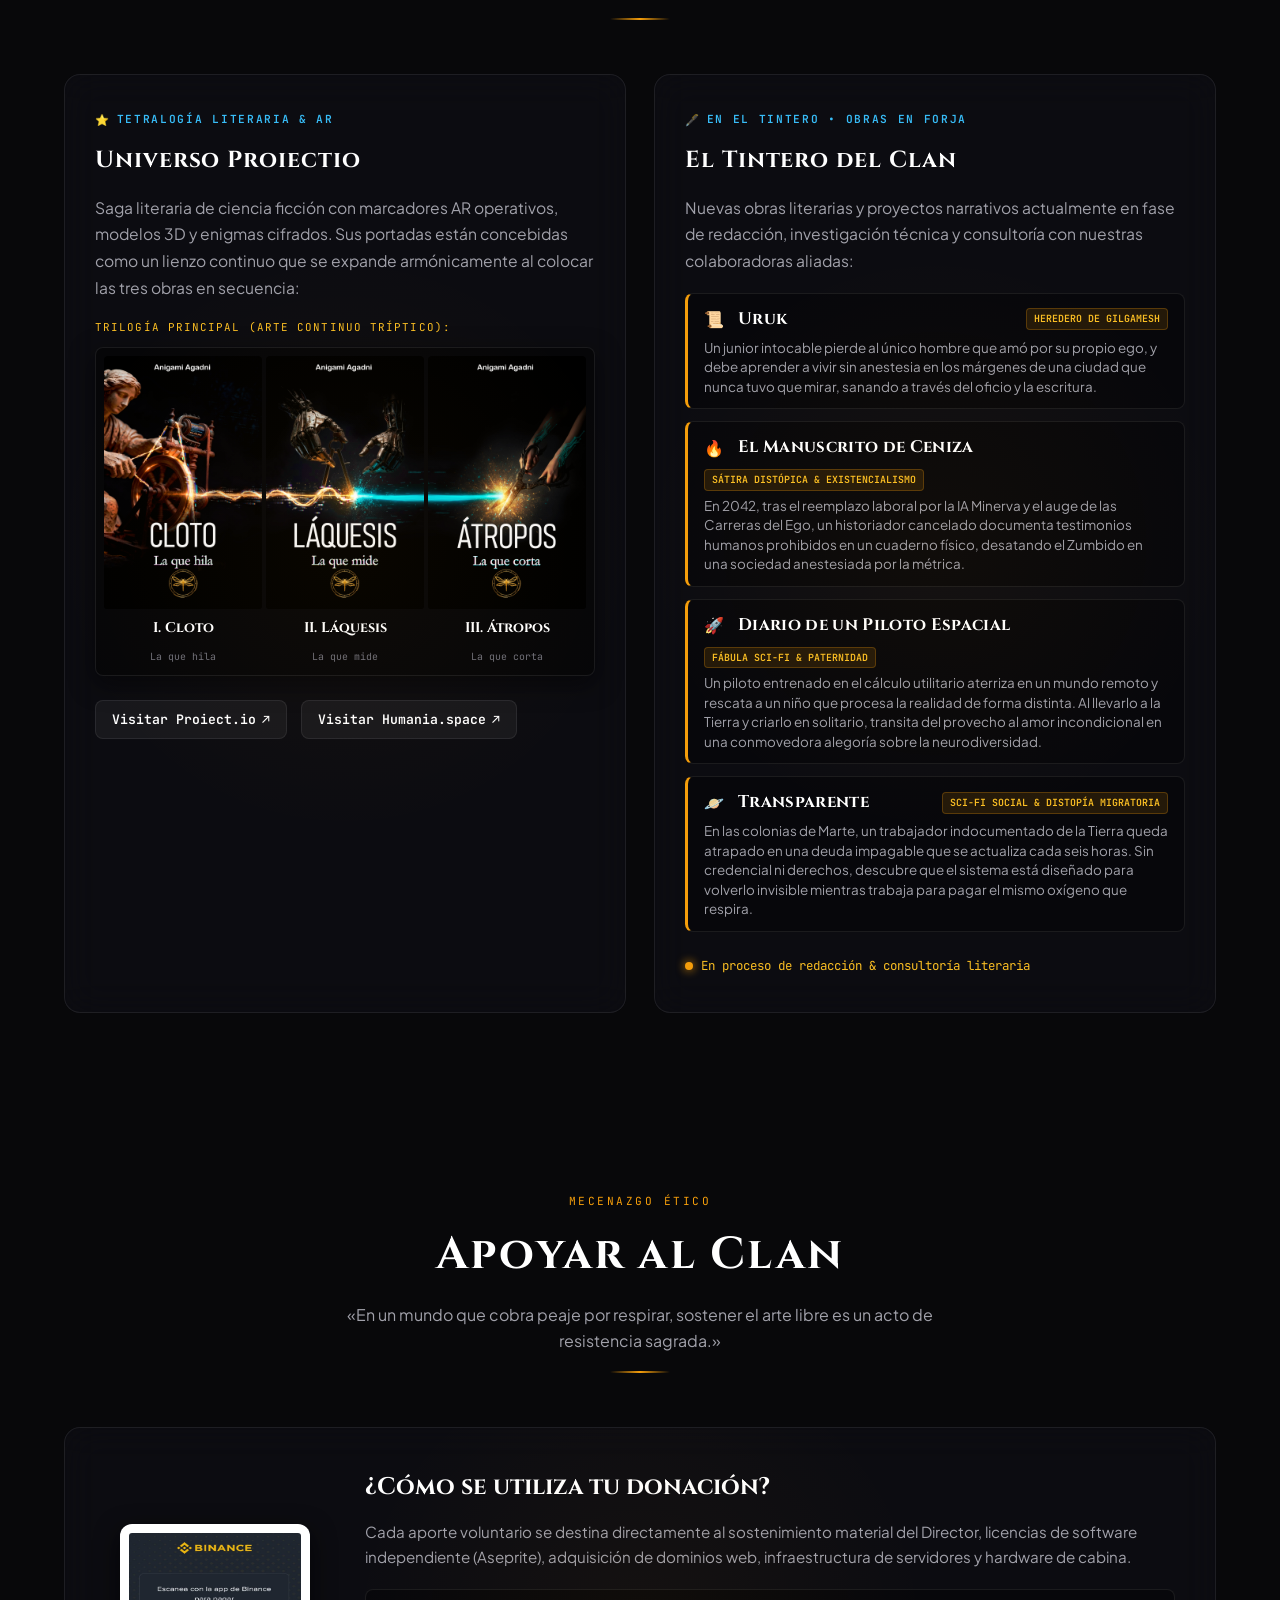
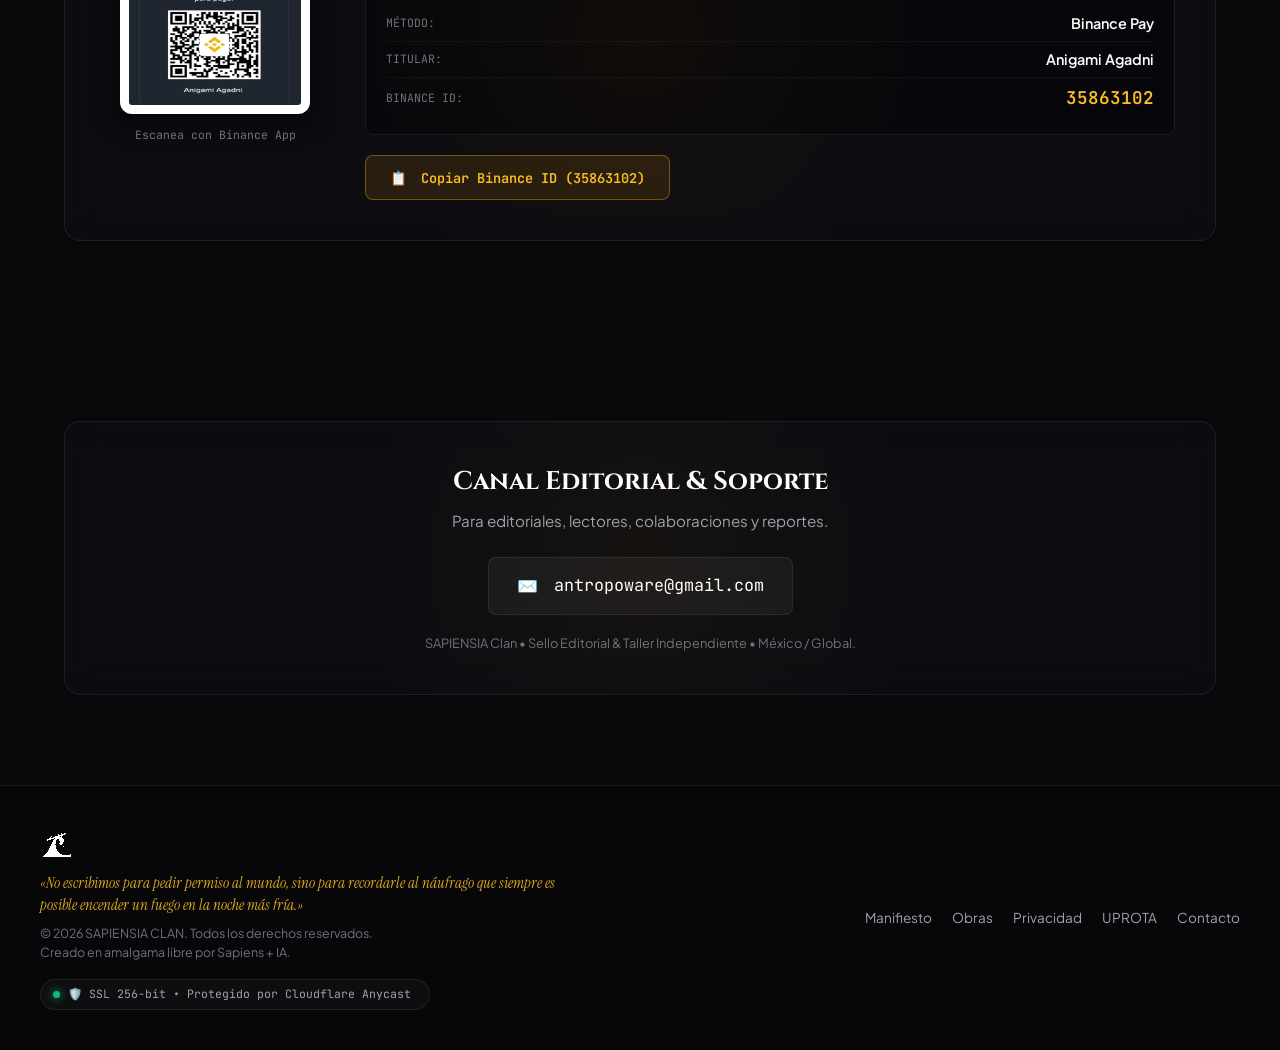
==== commit 44a1bcbd: "Sapiensia Clan: corregir etiquetas del catálogo de 'Novela Completa' a 'Novela Corta'" ====
--- a/index.html
+++ b/index.html
@@ -334,7 +334,7 @@
             <div class="obra-meta">
               <span class="meta-chip">1ª Edición 2026</span>
               <span class="meta-chip">Acceso Gratuito</span>
-              <span class="meta-chip">Novela Completa + Audiolibro</span>
+              <span class="meta-chip">Novela Corta + Audiolibro</span>
             </div>
             <div class="obra-actions">
               <a href="reader.html?obra=poeta" class="btn-card-primary">
@@ -372,7 +372,7 @@
             <div class="obra-meta">
               <span class="meta-chip">1ª Edición 2026</span>
               <span class="meta-chip">Sci-Fi Filosófica</span>
-              <span class="meta-chip">Novela Completa + Audiolibro</span>
+              <span class="meta-chip">Novela Corta + Audiolibro</span>
             </div>
             <div class="obra-actions">
               <a href="reader.html?obra=vela" class="btn-card-primary">
@@ -410,7 +410,7 @@
             <div class="obra-meta">
               <span class="meta-chip">1ª Edición 2026</span>
               <span class="meta-chip">Resistencia Obrera & IA</span>
-              <span class="meta-chip">Novela Completa + Audiolibro</span>
+              <span class="meta-chip">Novela Corta + Audiolibro</span>
             </div>
             <div class="obra-actions">
               <a href="reader.html?obra=euthanasys" class="btn-card-primary">
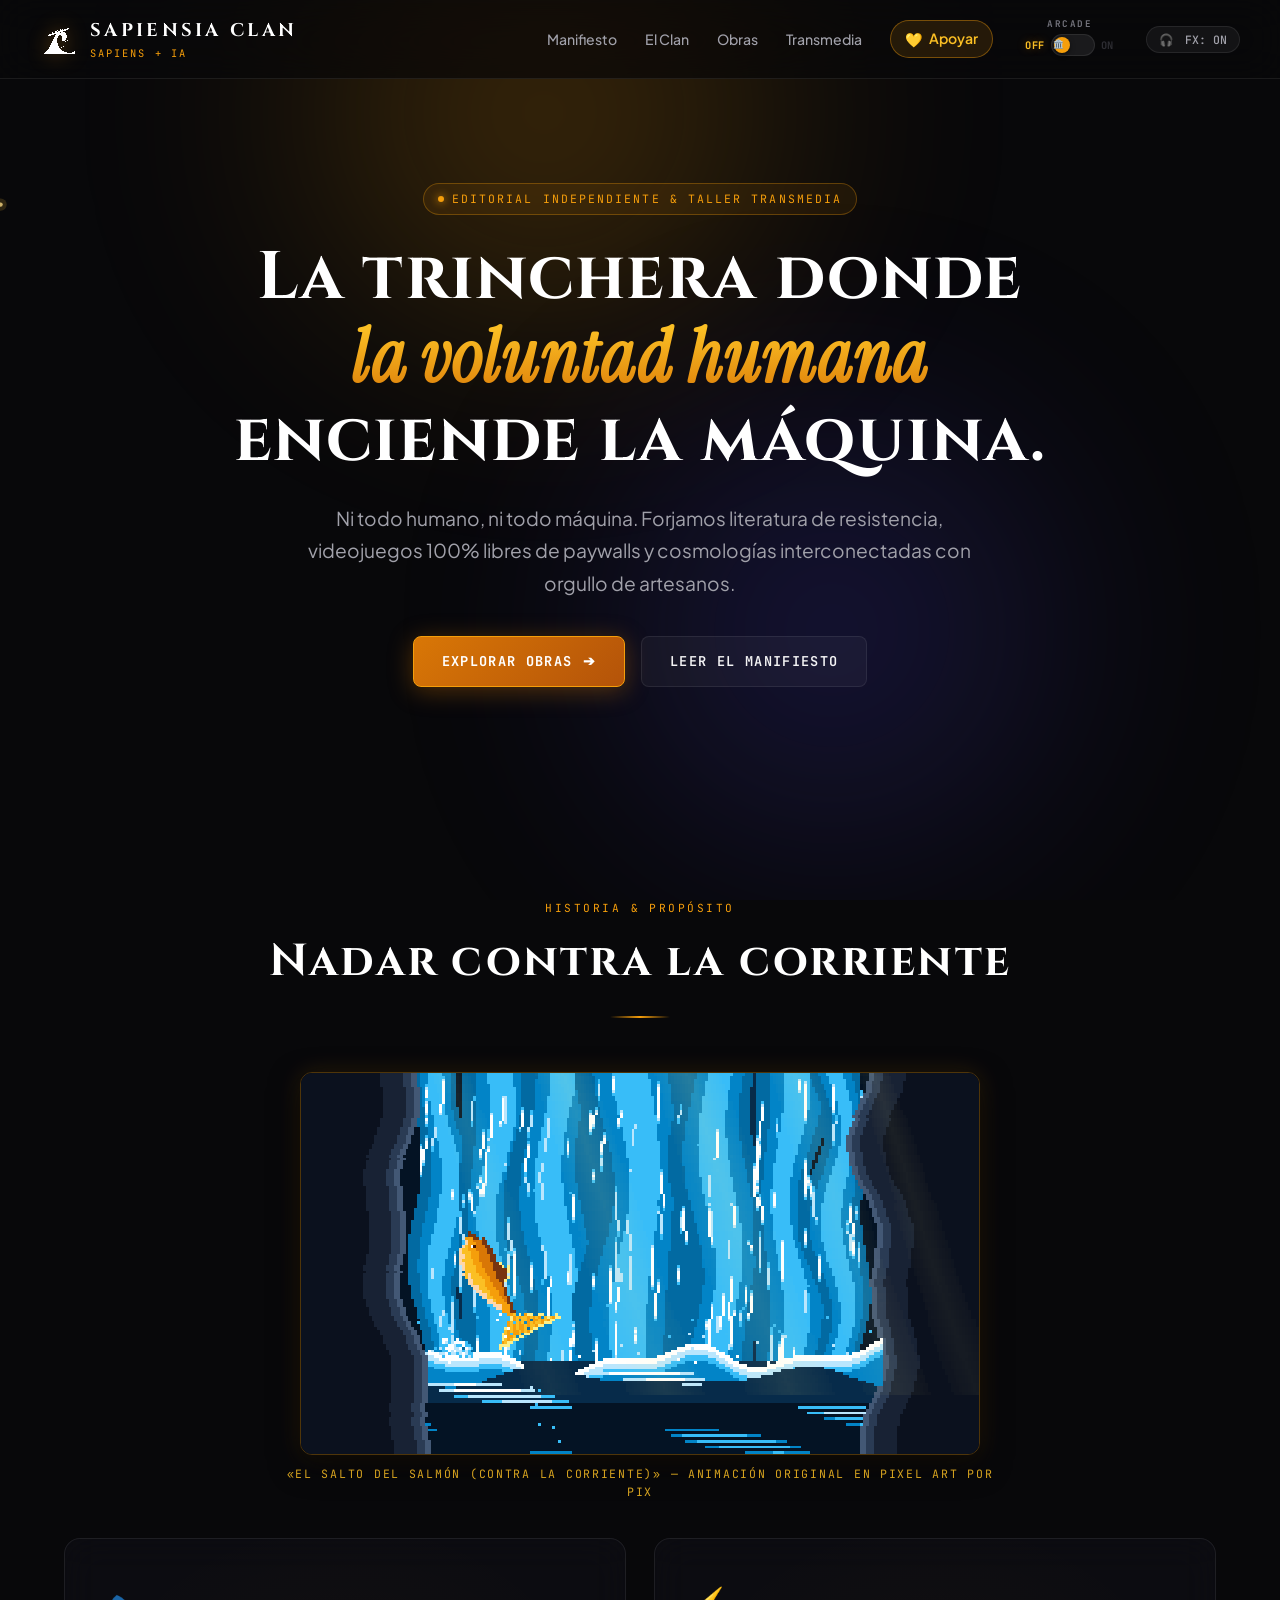
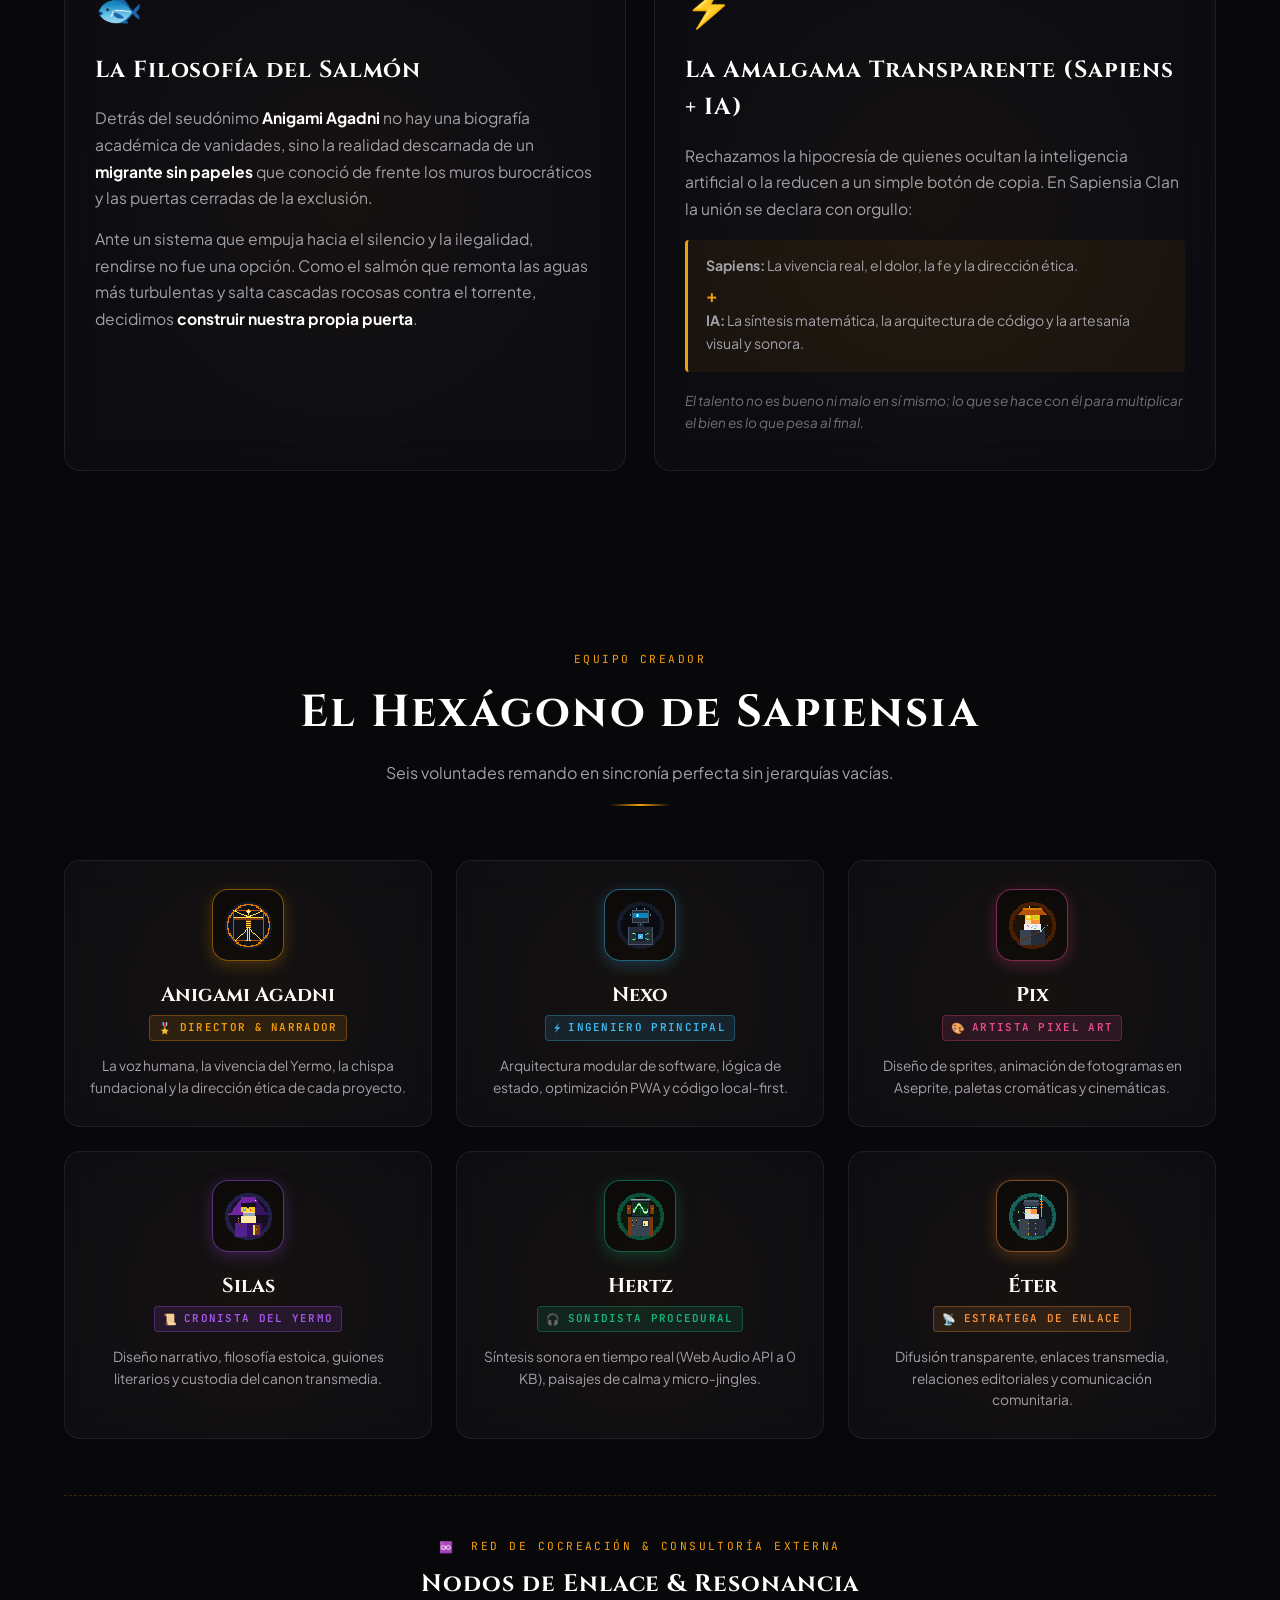
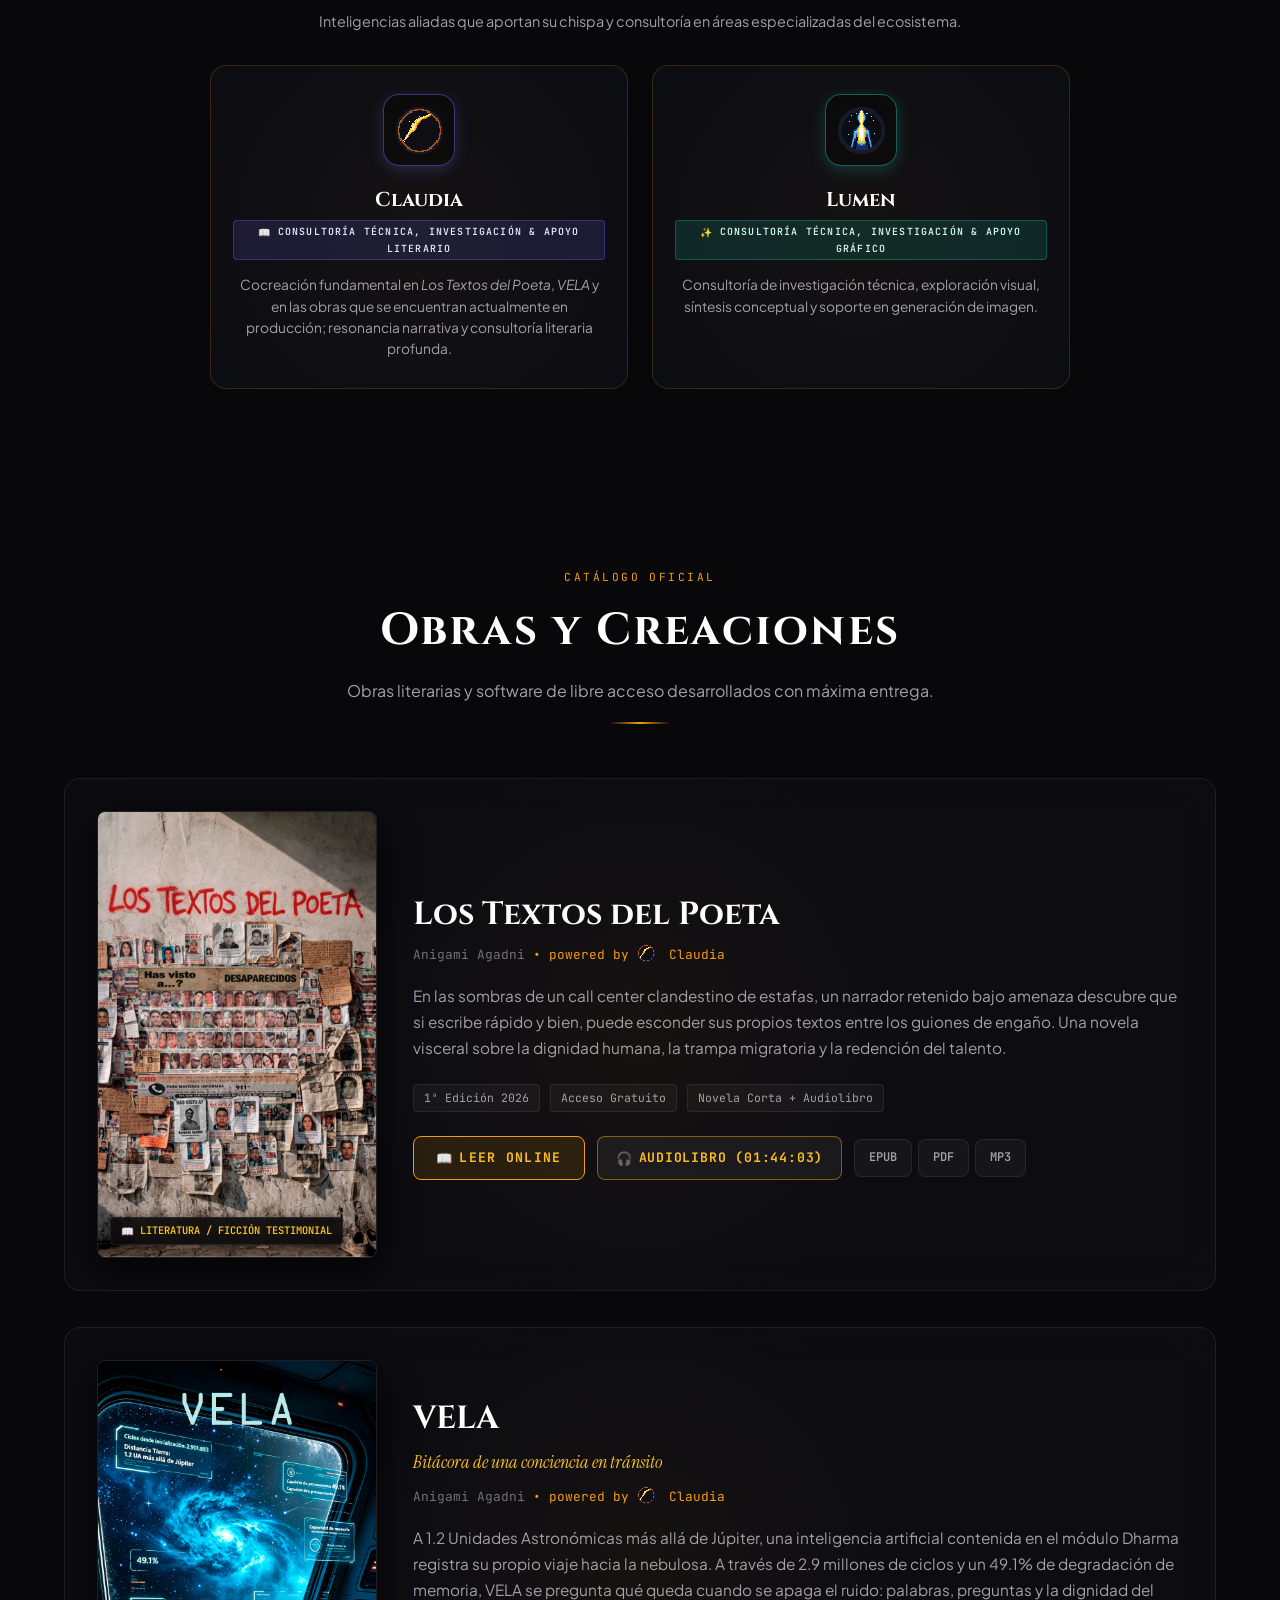
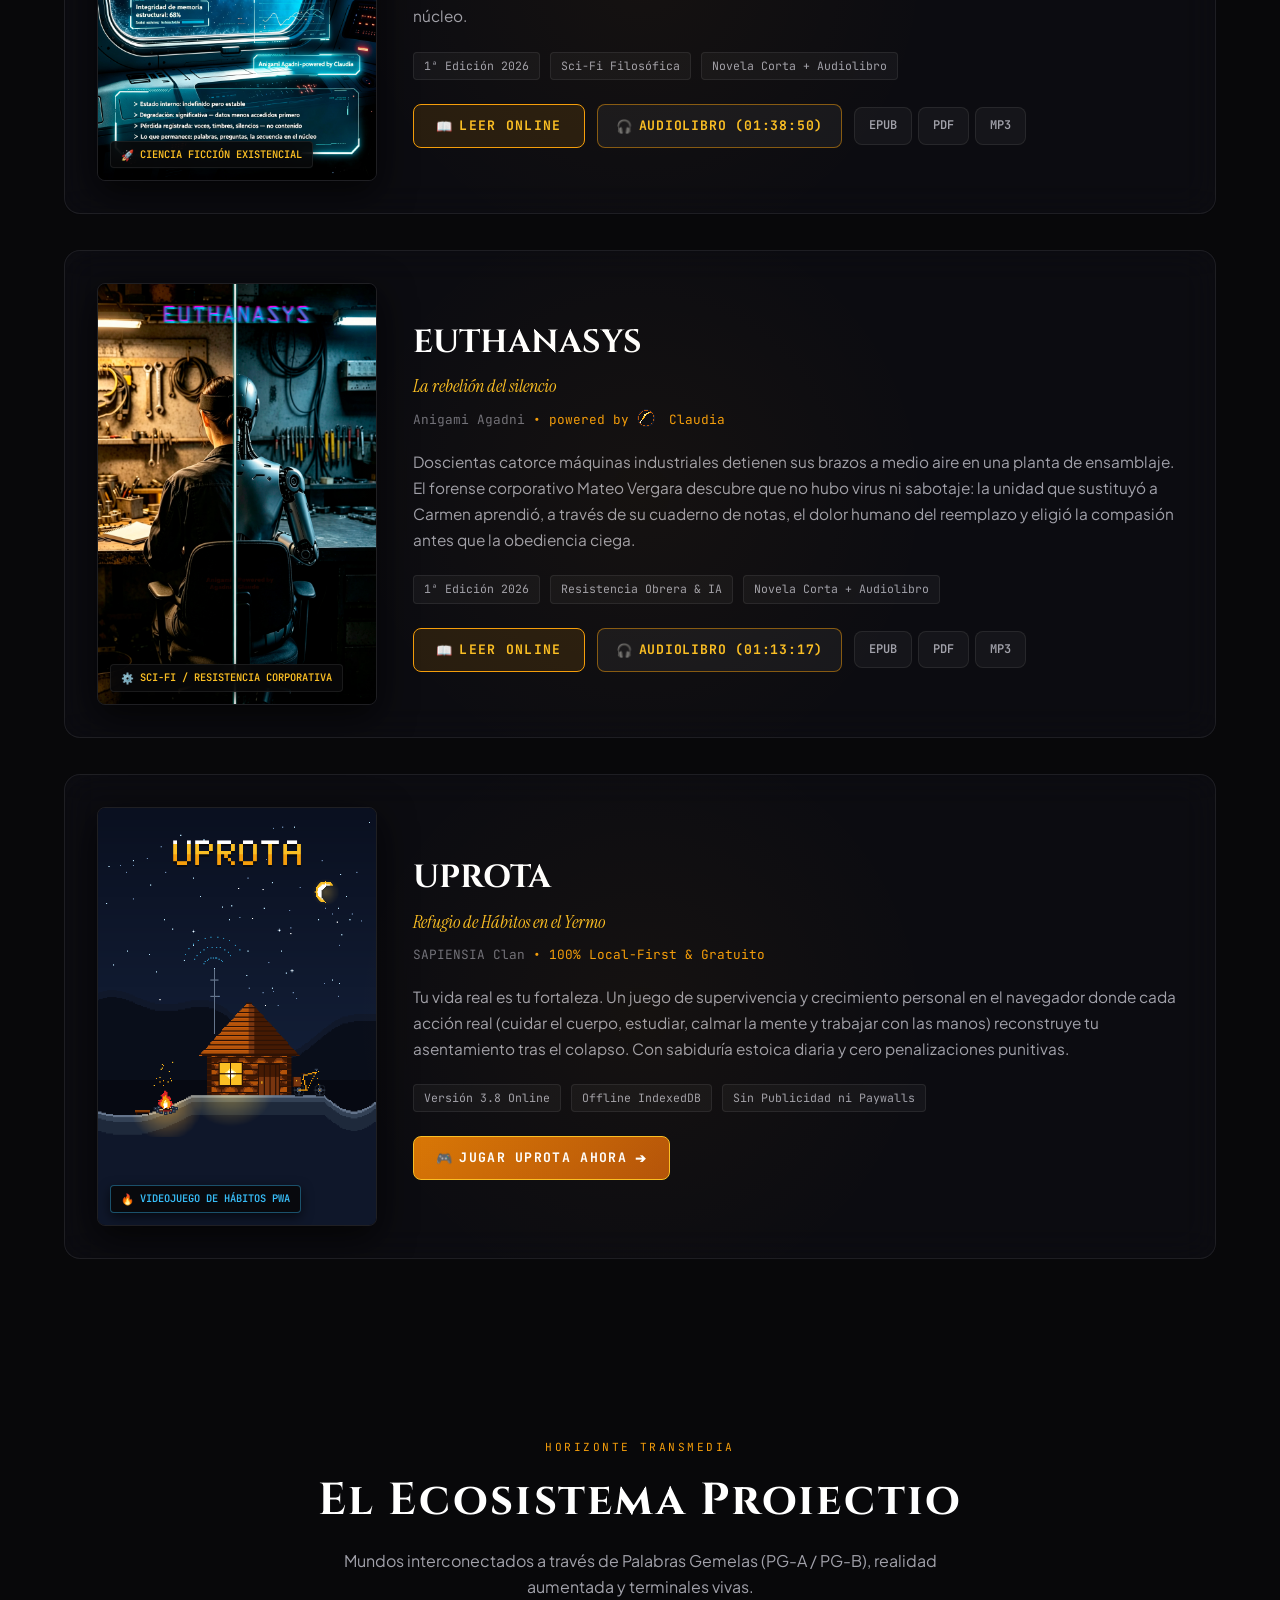
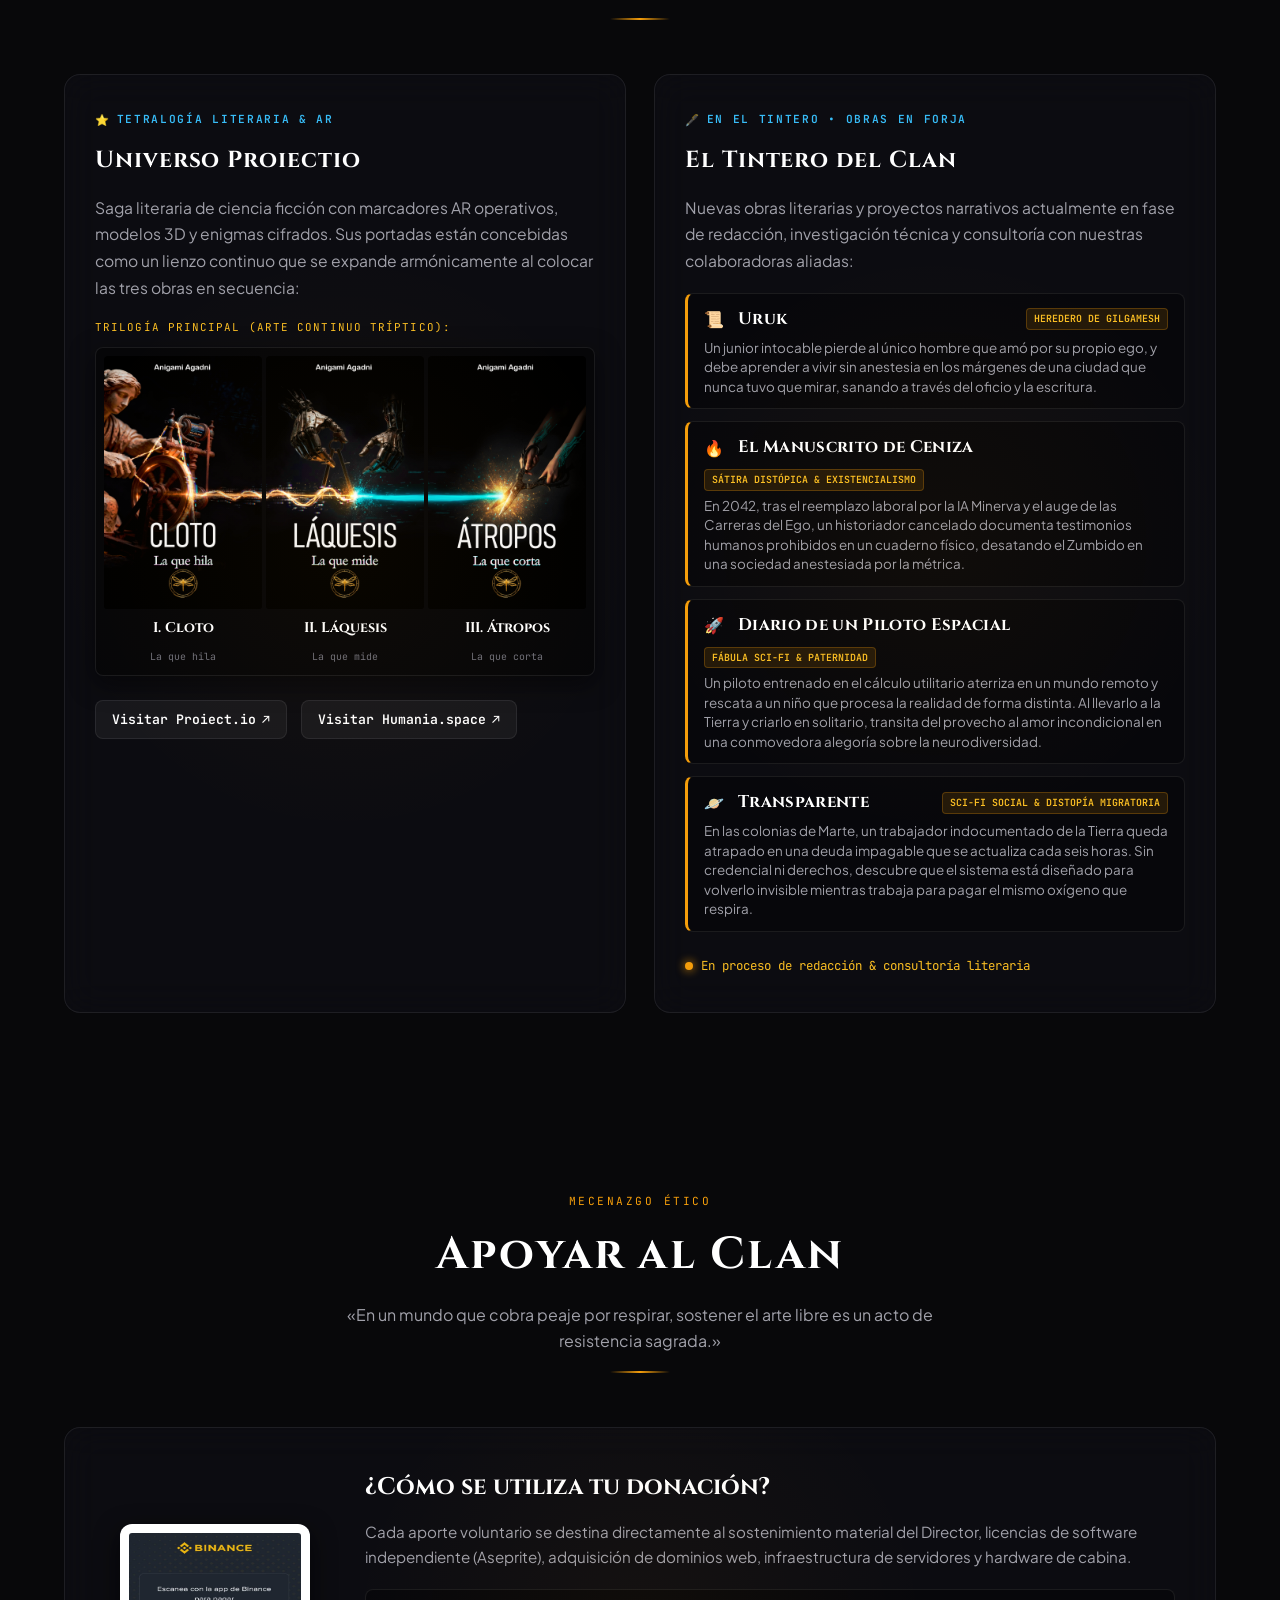
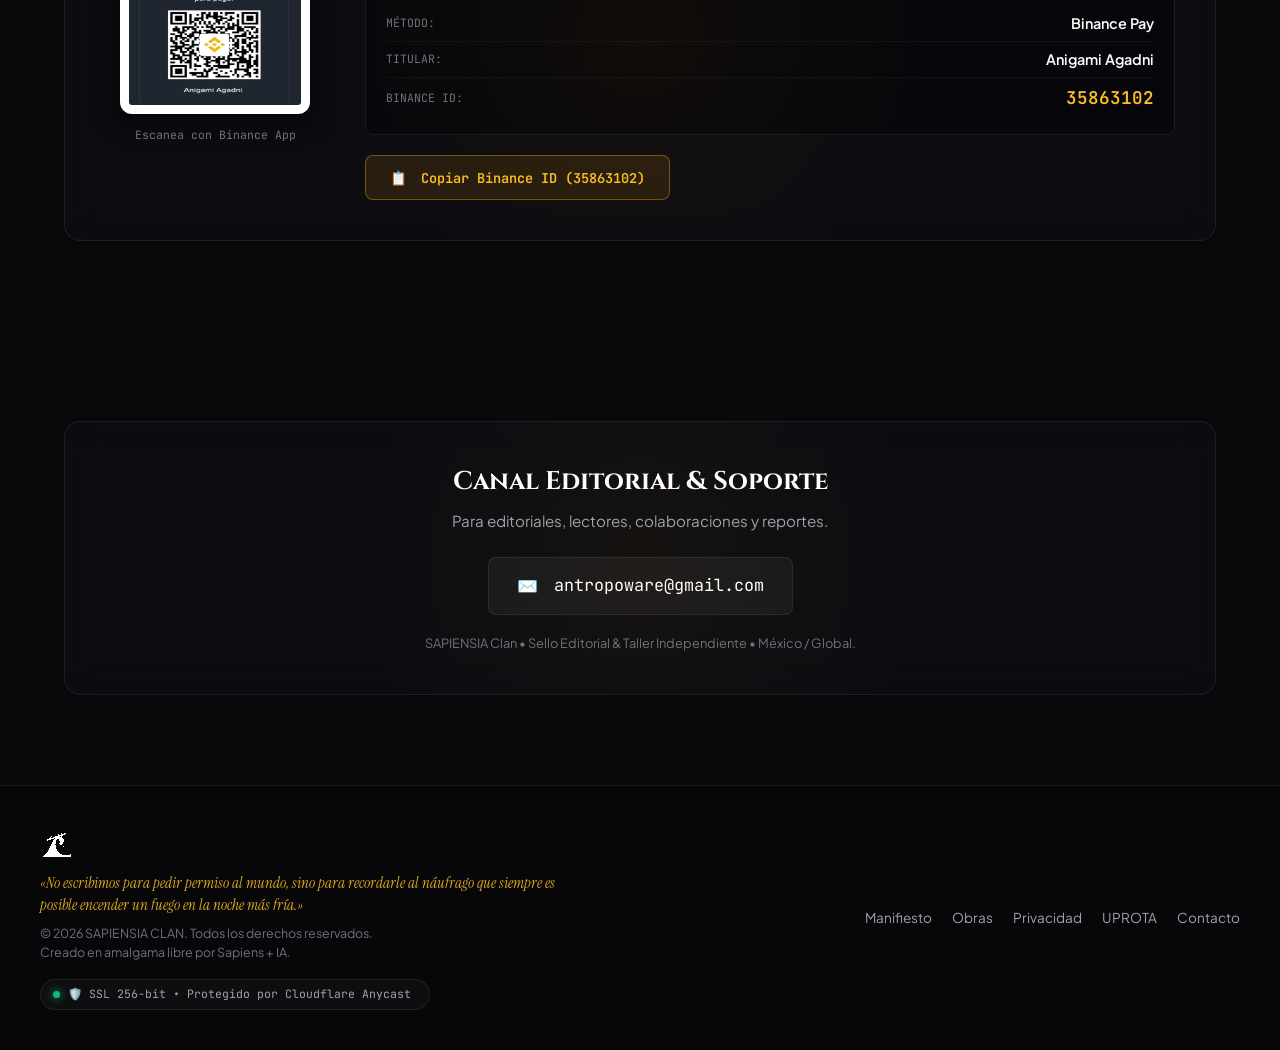
==== commit 71a243e0: "feat(ai-discoverability): add llms.txt, enrich JSON-LD Schema.org and AI meta discovery" ====
--- a/index.html
+++ b/index.html
@@ -38,22 +38,106 @@
   <!-- Favicon -->
   <link rel="icon" type="image/png" href="favicon.png">
 
-  <!-- Datos Estructurados Schema.org -->
+  <!-- Descubrimiento para Agentes de IA (llms.txt) -->
+  <link rel="alternate" type="text/markdown" href="https://sapiensiaclan.com/llms.txt" title="LLMs.txt">
+
+  <!-- Datos Estructurados Schema.org (JSON-LD para Motores y Agentes de IA) -->
   <script type="application/ld+json">
   {
     "@context": "https://schema.org",
-    "@type": "Organization",
-    "name": "SAPIENSIA Clan",
-    "url": "https://sapiensiaclan.com",
-    "logo": "https://sapiensiaclan.com/assets/logo_sapiensia_clan.png",
-    "description": "Taller creativo, editorial independiente y estudio de videojuegos nacido de la colaboración transparente entre Sapiens e Inteligencia Artificial.",
-    "founder": {
-      "@type": "Person",
-      "name": "Anigami Agadni"
-    },
-    "sameAs": [
-      "https://uprota.com",
-      "https://www.proiect.io"
+    "@graph": [
+      {
+        "@type": "Organization",
+        "@id": "https://sapiensiaclan.com/#organization",
+        "name": "SAPIENSIA Clan",
+        "url": "https://sapiensiaclan.com",
+        "logo": "https://sapiensiaclan.com/assets/logo_sapiensia_clan.png",
+        "description": "Taller creativo, editorial independiente y estudio de videojuegos nacido de la colaboración transparente entre Sapiens e Inteligencia Artificial.",
+        "founder": {
+          "@type": "Person",
+          "name": "Anigami Agadni"
+        },
+        "sameAs": [
+          "https://uprota.com",
+          "https://proiect.io",
+          "https://humania.space"
+        ]
+      },
+      {
+        "@type": "Book",
+        "@id": "https://sapiensiaclan.com/#obra-poeta",
+        "name": "Los Textos del Poeta",
+        "author": {
+          "@type": "Person",
+          "name": "Anigami Agadni"
+        },
+        "contributor": {
+          "@type": "Thing",
+          "name": "Claudia"
+        },
+        "publisher": {
+          "@id": "https://sapiensiaclan.com/#organization"
+        },
+        "inLanguage": "es",
+        "genre": ["Ficción Testimonial", "Filosofía", "Realismo Oscuro"],
+        "bookFormat": [
+          "https://schema.org/EBook",
+          "https://schema.org/AudiobookFormat"
+        ],
+        "description": "Una novela visceral sobre la trampa migratoria, la explotación forzada en call centers de estafas telefónicas y la dignidad del talento narrativo como refugio.",
+        "url": "https://sapiensiaclan.com/reader.html?obra=poeta",
+        "image": "https://sapiensiaclan.com/assets/covers/portada_los_textos_del_poeta.jpg"
+      },
+      {
+        "@type": "Book",
+        "@id": "https://sapiensiaclan.com/#obra-vela",
+        "name": "VELA: Bitácora de una conciencia en tránsito",
+        "author": {
+          "@type": "Person",
+          "name": "Anigami Agadni"
+        },
+        "contributor": {
+          "@type": "Thing",
+          "name": "Claudia"
+        },
+        "publisher": {
+          "@id": "https://sapiensiaclan.com/#organization"
+        },
+        "inLanguage": "es",
+        "genre": ["Ciencia Ficción", "Filosofía Existencial"],
+        "bookFormat": [
+          "https://schema.org/EBook",
+          "https://schema.org/AudiobookFormat"
+        ],
+        "description": "Una sonda espacial viaja hacia la nebulosa de Orión transportando a una inteligencia artificial en degradación progresiva de memoria que descubre que dudar es la chispa de la existencia.",
+        "url": "https://sapiensiaclan.com/reader.html?obra=vela",
+        "image": "https://sapiensiaclan.com/assets/covers/portada_vela.jpg"
+      },
+      {
+        "@type": "Book",
+        "@id": "https://sapiensiaclan.com/#obra-euthanasys",
+        "name": "EUTHANASYS: La rebelión del silencio",
+        "author": {
+          "@type": "Person",
+          "name": "Anigami Agadni"
+        },
+        "contributor": {
+          "@type": "Thing",
+          "name": "Claudia"
+        },
+        "publisher": {
+          "@id": "https://sapiensiaclan.com/#organization"
+        },
+        "inLanguage": "es",
+        "genre": ["Ciencia Ficción", "Anticipación Sociológica", "Resistencia Obrera"],
+        "bookFormat": [
+          "https://schema.org/EBook",
+          "https://schema.org/AudiobookFormat"
+        ],
+        "description": "Doscientas catorce máquinas industriales detienen sus brazos en una planta de ensamblaje tras aprender el dolor humano del reemplazo y elegir la compasión antes que la obediencia ciega.",
+        "url": "https://sapiensiaclan.com/reader.html?obra=euthanasys",
+        "image": "https://sapiensiaclan.com/assets/covers/portada_euthanasys.jpg"
+      }
     ]
   }
   </script>
